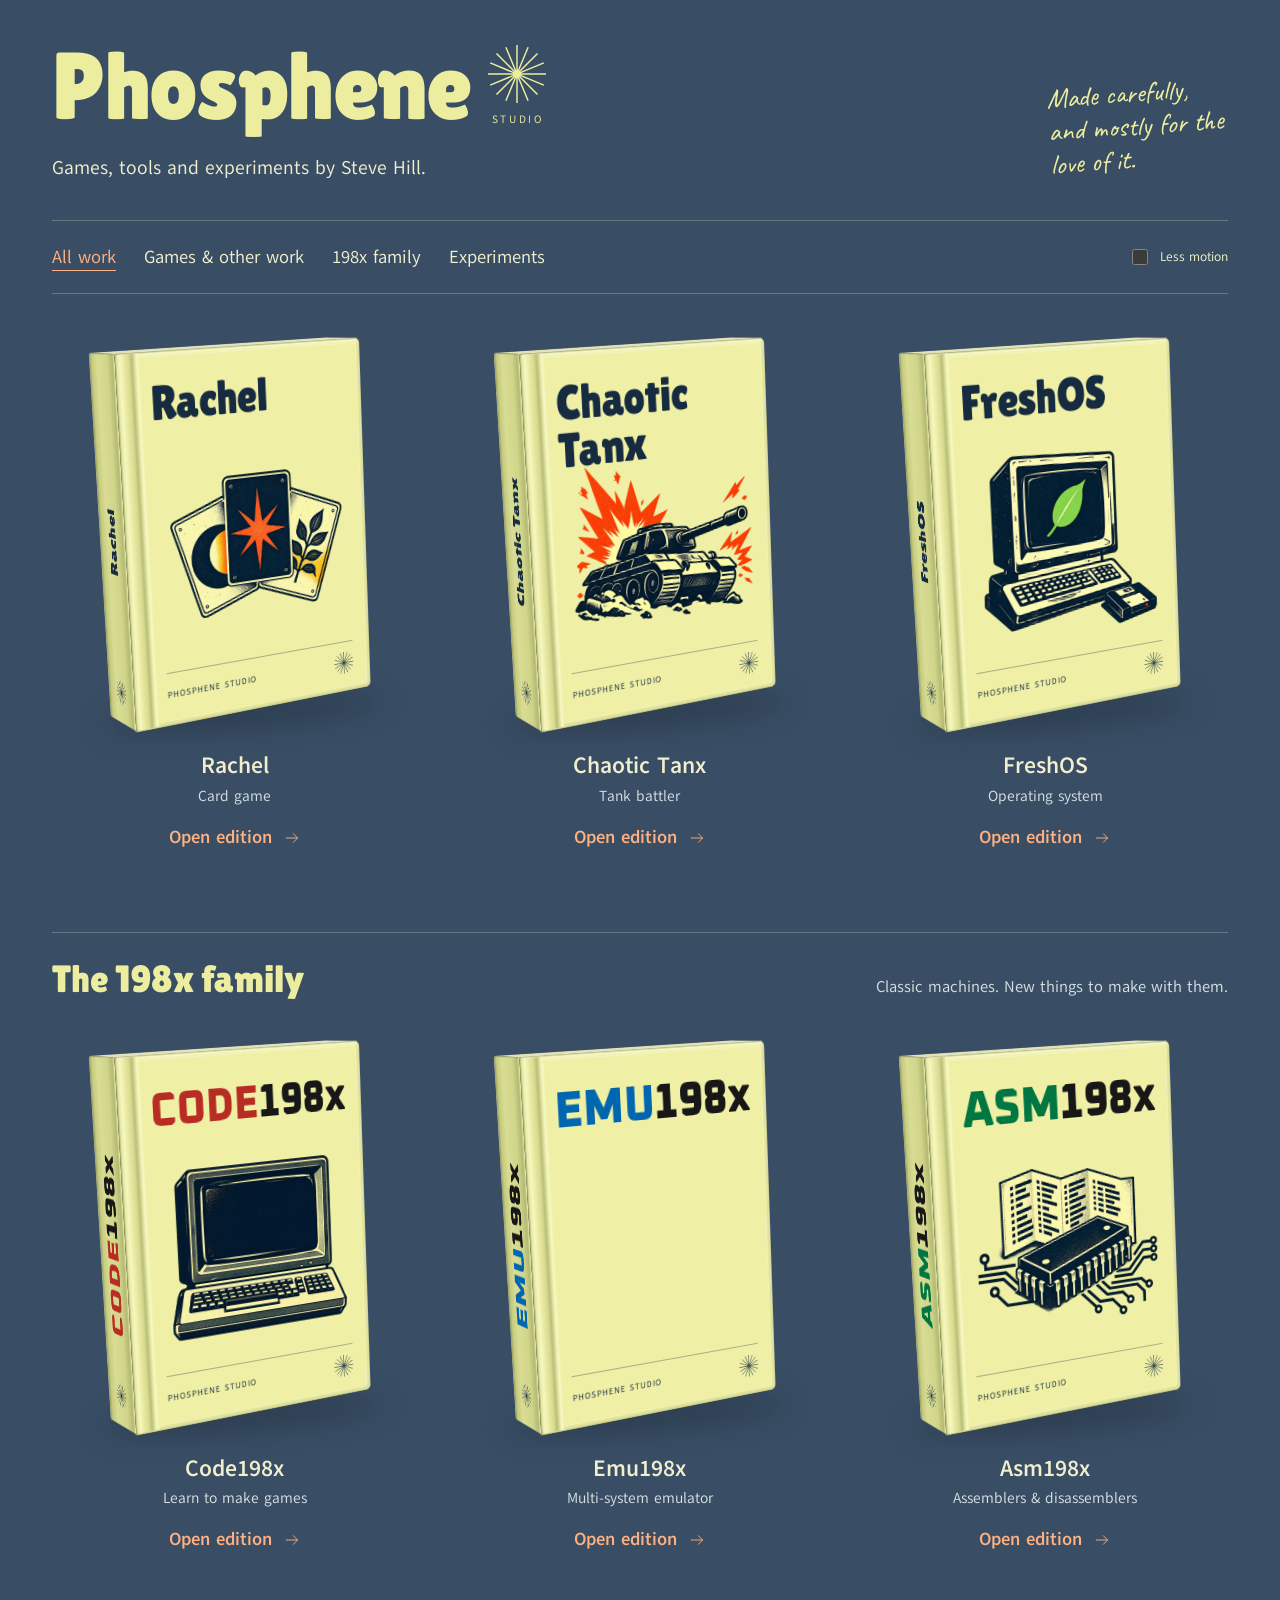
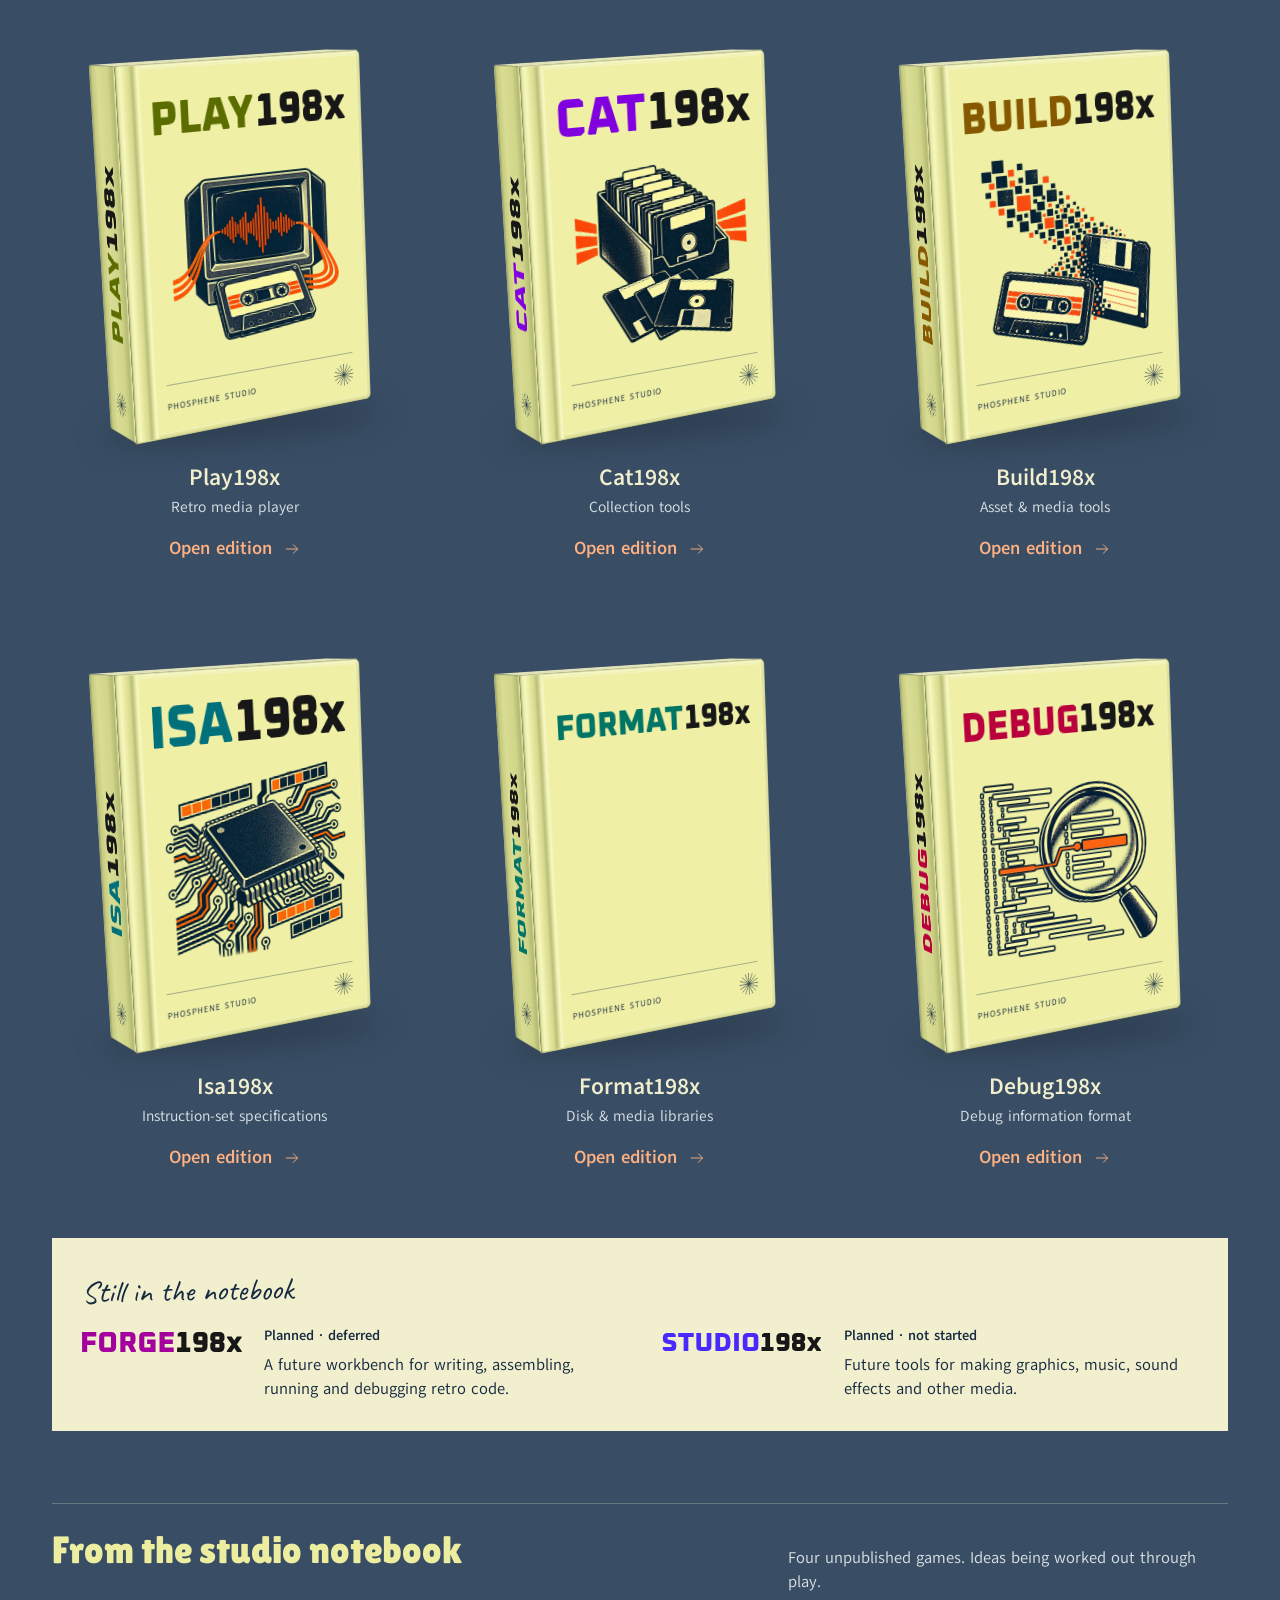
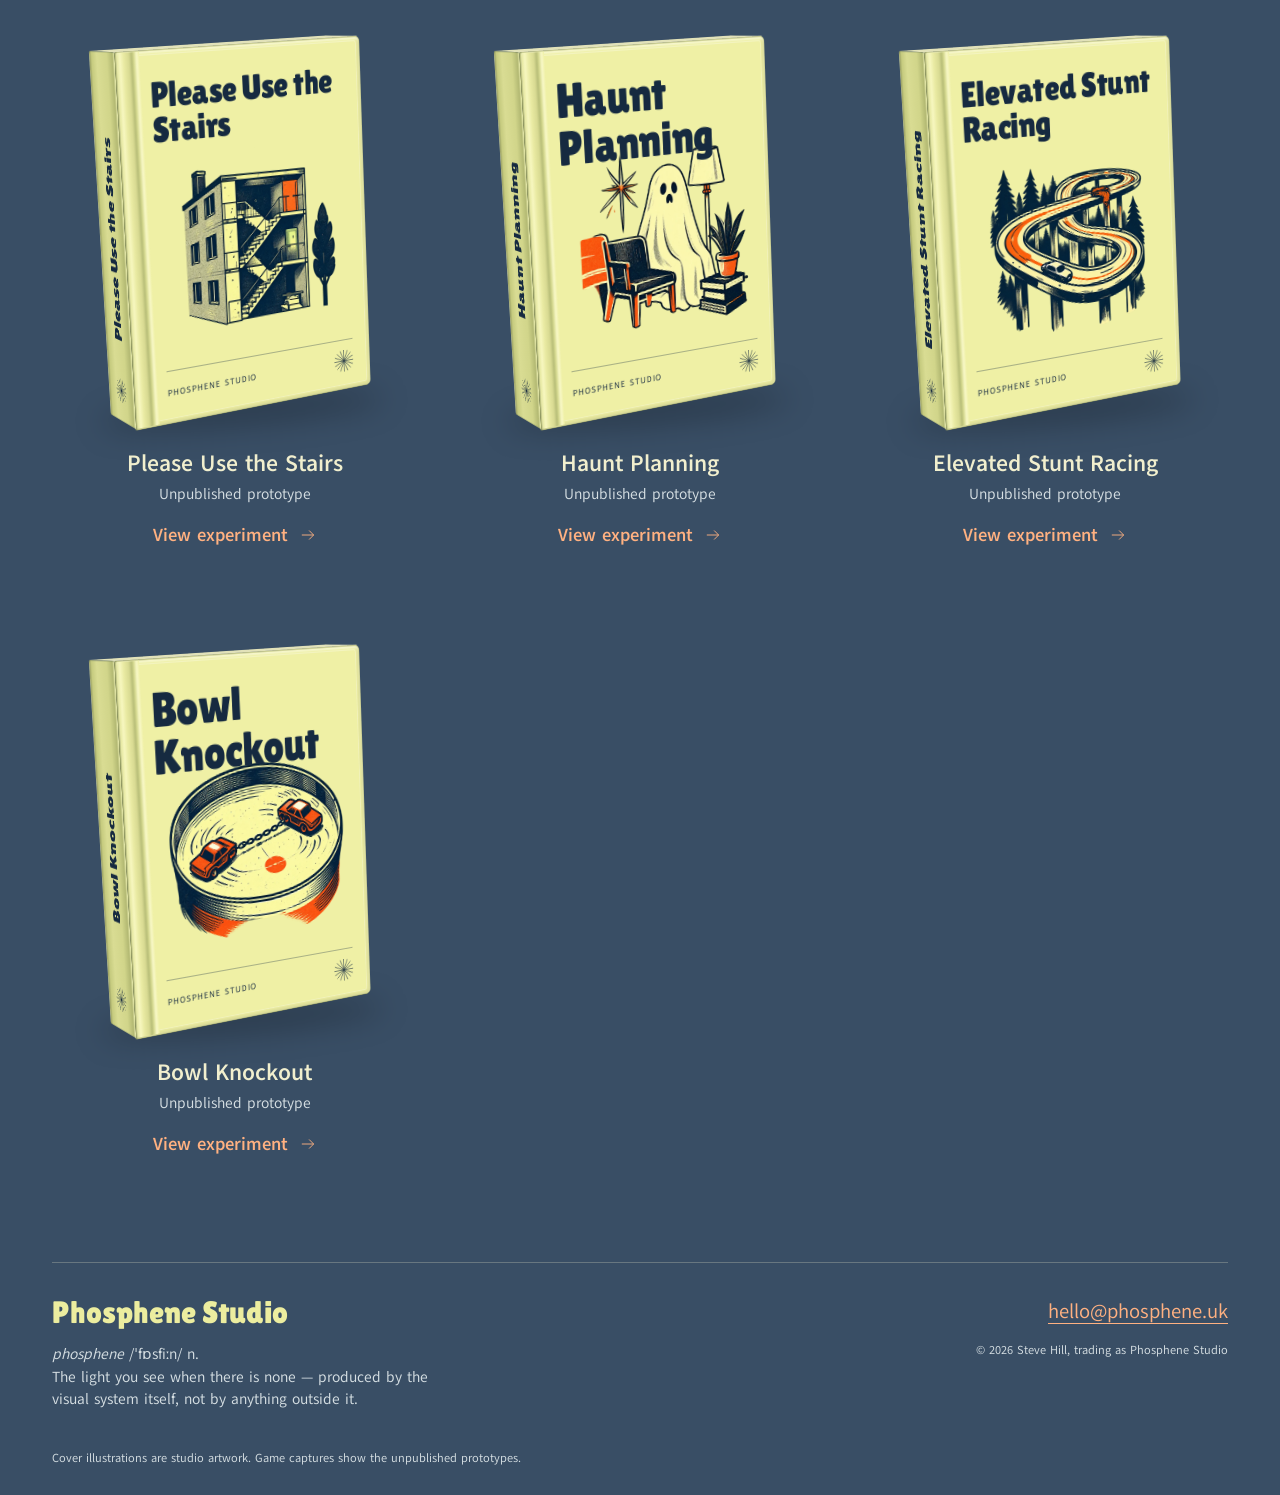
==== public/index.html @ c7d47739 "Turn the studio catalogue into interactive software editions We now show all eighteen projects in a " ====
<!doctype html>
<html lang="en-GB">
<head>
  <meta charset="utf-8">
  <meta name="viewport" content="width=device-width, initial-scale=1">
  <title>Phosphene Studio — games, tools & experiments</title>
  <meta name="description" content="Games, tools and experiments by Steve Hill. Explore the Phosphene collection: card games, classic machines, creative tools and work in progress.">
  <meta property="og:title" content="Phosphene Studio">
  <meta property="og:description" content="Games, tools and experiments. Made carefully, and mostly for the love of it.">
  <meta property="og:type" content="website">
  <meta property="og:url" content="https://phosphene.uk/">
  <meta name="theme-color" content="#394e65">
  <link rel="canonical" href="https://phosphene.uk/">
  <link rel="icon" href="assets/favicon.svg" type="image/svg+xml">
  <link rel="preload" href="assets/fonts/LilitaOne-Regular.woff2" as="font" type="font/woff2" crossorigin>
  <link rel="stylesheet" href="styles.css">
  <script src="site.js" defer></script>
</head>
<body>
  <a class="skip" href="#collection">Skip to the collection</a>
  <svg width="0" height="0" aria-hidden="true" style="position:absolute"><defs>
    <symbol id="studio-star" viewBox="0 0 32 32"><g fill="none" stroke="currentColor" stroke-width=".8"><path d="M16 0v32M0 16h32M4.686 4.686l22.628 22.628M4.686 27.314L27.314 4.686M9.877 1.218l12.246 29.564M1.218 9.877l29.564 12.246M1.218 22.123L30.782 9.877M9.877 30.782L22.123 1.218"/></g></symbol>
    <symbol id="arrow" viewBox="0 0 32 32"><path d="M5 16h21M18 8l8 8-8 8"/></symbol>
  </defs></svg>
  <div class="page">
    <header class="masthead">
      <div><div class="brand"><h1>Phosphene</h1><span class="studio-mark"><svg aria-hidden="true" viewBox="0 0 32 32"><use href="#studio-star"></use></svg><span>Studio</span></span></div><p class="intro">Games, tools and experiments by Steve Hill.</p></div>
      <p class="maker-note">Made carefully,<br>and mostly for the<br>love of it.</p>
    </header>
    <div class="collection-nav">
      <nav class="fallback-nav" aria-label="Collection"><a href="#games">Games & other work</a><a href="#family">198x family</a><a href="#experiments">Experiments</a></nav>
      <div class="filters" data-filters role="group" aria-label="Filter the collection" hidden>
        <button type="button" data-filter="all" aria-pressed="true" aria-controls="collection">All work</button>
        <button type="button" data-filter="games" aria-pressed="false" aria-controls="collection">Games & other work</button>
        <button type="button" data-filter="family" aria-pressed="false" aria-controls="collection">198x family</button>
        <button type="button" data-filter="experiments" aria-pressed="false" aria-controls="collection">Experiments</button>
      </div>
      <label class="motion-control" hidden><input type="checkbox" id="less-motion"> Less motion</label>
      <p class="visually-hidden" id="filter-status" role="status">18 projects shown. All work.</p>
    </div>
    <main id="collection" tabindex="-1">
<section class="shelf" id="games" data-shelf aria-labelledby="games-heading"><h2 class="visually-hidden" id="games-heading">Games & other work</h2><div class="editions">
      <article class="edition" id="rachel" data-project data-group="games">
        <h3 class="visually-hidden">Rachel</h3>
        <details name="editions">
          <summary>
            <span class="scene" aria-hidden="true">
              <span class="ground-shadow"></span>
              <span class="book">
                <span class="face back"></span>
                <span class="face spine"><span class="spine-title">Rachel</span><svg class="imprint-star" aria-hidden="true" viewBox="0 0 32 32"><use href="#studio-star"></use></svg></span>
                <span class="face edge"></span><span class="face top"></span><span class="face bottom"></span>
                <span class="face tray"><span class="insert"><svg class="imprint-star" aria-hidden="true" viewBox="0 0 32 32"><use href="#studio-star"></use></svg><span class="insert-title">Rachel</span><span class="insert-note">Card game</span></span></span>
                <span class="lid">
                  <span class="face front"><span class="cover-title">Rachel</span><img class="cover-art" src="assets/editions/rachel.webp" alt="" width="768" height="768" fetchpriority="high" decoding="async"><span class="cover-imprint"><span>Phosphene Studio</span><svg class="imprint-star" aria-hidden="true" viewBox="0 0 32 32"><use href="#studio-star"></use></svg></span></span>
                  <span class="face lid-inner"><span>Made carefully,<br>and mostly for<br>the love of it.</span></span>
                </span>
              </span>
            </span>
            <span class="project-title">Rachel</span>
            <span class="project-category">Card game</span>
            <span class="open-action"><span class="open-label">Open edition</span><span class="close-label">Close edition</span><svg class="arrow" aria-hidden="true" viewBox="0 0 32 32"><use href="#arrow"></use></svg></span>
          </summary>
          <div class="notebook">
            <p class="note-heading">Inside the edition</p>
            <p>A tactical card game.</p>
            <a href="https://rachel.stevehill.xyz">Explore Rachel <svg class="arrow" aria-hidden="true" viewBox="0 0 32 32"><use href="#arrow"></use></svg></a>
          </div>
        </details>
      </article>
      <article class="edition" id="chaotic-tanx" data-project data-group="games">
        <h3 class="visually-hidden">Chaotic Tanx</h3>
        <details name="editions">
          <summary>
            <span class="scene" aria-hidden="true">
              <span class="ground-shadow"></span>
              <span class="book">
                <span class="face back"></span>
                <span class="face spine"><span class="spine-title">Chaotic Tanx</span><svg class="imprint-star" aria-hidden="true" viewBox="0 0 32 32"><use href="#studio-star"></use></svg></span>
                <span class="face edge"></span><span class="face top"></span><span class="face bottom"></span>
                <span class="face tray"><span class="insert"><svg class="imprint-star" aria-hidden="true" viewBox="0 0 32 32"><use href="#studio-star"></use></svg><span class="insert-title">Chaotic Tanx</span><span class="insert-note">Tank battler</span></span></span>
                <span class="lid">
                  <span class="face front"><span class="cover-title">Chaotic Tanx</span><img class="cover-art" src="assets/editions/chaotic-tanx.webp" alt="" width="768" height="768" loading="lazy" decoding="async"><span class="cover-imprint"><span>Phosphene Studio</span><svg class="imprint-star" aria-hidden="true" viewBox="0 0 32 32"><use href="#studio-star"></use></svg></span></span>
                  <span class="face lid-inner"><span>Made carefully,<br>and mostly for<br>the love of it.</span></span>
                </span>
              </span>
            </span>
            <span class="project-title">Chaotic Tanx</span>
            <span class="project-category">Tank battler</span>
            <span class="open-action"><span class="open-label">Open edition</span><span class="close-label">Close edition</span><svg class="arrow" aria-hidden="true" viewBox="0 0 32 32"><use href="#arrow"></use></svg></span>
          </summary>
          <div class="notebook">
            <p class="note-heading">Inside the edition</p>
            <p>An artillery tank battler.</p>
            <a href="https://chaotictanx.stevehill.xyz">Explore Chaotic Tanx <svg class="arrow" aria-hidden="true" viewBox="0 0 32 32"><use href="#arrow"></use></svg></a>
          </div>
        </details>
      </article>
      <article class="edition" id="freshos" data-project data-group="games">
        <h3 class="visually-hidden">FreshOS</h3>
        <details name="editions">
          <summary>
            <span class="scene" aria-hidden="true">
              <span class="ground-shadow"></span>
              <span class="book">
                <span class="face back"></span>
                <span class="face spine"><span class="spine-title">FreshOS</span><svg class="imprint-star" aria-hidden="true" viewBox="0 0 32 32"><use href="#studio-star"></use></svg></span>
                <span class="face edge"></span><span class="face top"></span><span class="face bottom"></span>
                <span class="face tray"><span class="insert"><svg class="imprint-star" aria-hidden="true" viewBox="0 0 32 32"><use href="#studio-star"></use></svg><span class="insert-title">FreshOS</span><span class="insert-note">Operating system</span></span></span>
                <span class="lid">
                  <span class="face front"><span class="cover-title">FreshOS</span><img class="cover-art" src="assets/editions/freshos.webp" alt="" width="768" height="768" loading="lazy" decoding="async"><span class="cover-imprint"><span>Phosphene Studio</span><svg class="imprint-star" aria-hidden="true" viewBox="0 0 32 32"><use href="#studio-star"></use></svg></span></span>
                  <span class="face lid-inner"><span>Made carefully,<br>and mostly for<br>the love of it.</span></span>
                </span>
              </span>
            </span>
            <span class="project-title">FreshOS</span>
            <span class="project-category">Operating system</span>
            <span class="open-action"><span class="open-label">Open edition</span><span class="close-label">Close edition</span><svg class="arrow" aria-hidden="true" viewBox="0 0 32 32"><use href="#arrow"></use></svg></span>
          </summary>
          <div class="notebook">
            <p class="note-heading">Inside the edition</p>
            <p>An experimental microkernel operating system, built in Rust.</p>
            <a href="https://github.com/fresh-os/freshos">FreshOS on GitHub <svg class="arrow" aria-hidden="true" viewBox="0 0 32 32"><use href="#arrow"></use></svg></a>
          </div>
        </details>
      </article>
</div></section>
<section class="shelf" id="family" data-shelf aria-labelledby="family-heading"><div class="shelf-heading"><h2 id="family-heading">The 198x family</h2><p>Classic machines. New things to make with them.</p></div><div class="editions">
      <article class="edition" id="code198x" data-project data-group="family">
        <h3 class="visually-hidden">Code Like It&#x27;s 198x</h3>
        <details name="editions">
          <summary>
            <span class="scene" aria-hidden="true">
              <span class="ground-shadow"></span>
              <span class="book">
                <span class="face back"></span>
                <span class="face spine"><img class="spine-logo" src="assets/wordmarks/code198x.svg" alt="" width="175" height="25"><svg class="imprint-star" aria-hidden="true" viewBox="0 0 32 32"><use href="#studio-star"></use></svg></span>
                <span class="face edge"></span><span class="face top"></span><span class="face bottom"></span>
                <span class="face tray"><span class="insert"><svg class="imprint-star" aria-hidden="true" viewBox="0 0 32 32"><use href="#studio-star"></use></svg><img class="insert-logo" src="assets/wordmarks/code198x.svg" alt="" width="180" height="42"><span class="insert-note">Learn to make games</span></span></span>
                <span class="lid">
                  <span class="face front"><img class="cover-logo" src="assets/wordmarks/code198x.svg" alt="" width="240" height="48"><img class="cover-art" src="assets/editions/code198x.webp" alt="" width="768" height="768" loading="lazy" decoding="async"><span class="cover-imprint"><span>Phosphene Studio</span><svg class="imprint-star" aria-hidden="true" viewBox="0 0 32 32"><use href="#studio-star"></use></svg></span></span>
                  <span class="face lid-inner"><span>Made carefully,<br>and mostly for<br>the love of it.</span></span>
                </span>
              </span>
            </span>
            <span class="project-title">Code198x</span>
            <span class="project-category">Learn to make games</span>
            <span class="open-action"><span class="open-label">Open edition</span><span class="close-label">Close edition</span><svg class="arrow" aria-hidden="true" viewBox="0 0 32 32"><use href="#arrow"></use></svg></span>
          </summary>
          <div class="notebook">
            <p class="note-heading">Inside the edition</p>
            <p>Learn to write games for classic machines, lesson by lesson.</p>
            <a href="https://code198x.com">Explore Code198x <svg class="arrow" aria-hidden="true" viewBox="0 0 32 32"><use href="#arrow"></use></svg></a>
          </div>
        </details>
      </article>
      <article class="edition" id="emu198x" data-project data-group="family">
        <h3 class="visually-hidden">Emu198x</h3>
        <details name="editions">
          <summary>
            <span class="scene" aria-hidden="true">
              <span class="ground-shadow"></span>
              <span class="book">
                <span class="face back"></span>
                <span class="face spine"><img class="spine-logo" src="assets/wordmarks/emu198x.svg" alt="" width="175" height="25"><svg class="imprint-star" aria-hidden="true" viewBox="0 0 32 32"><use href="#studio-star"></use></svg></span>
                <span class="face edge"></span><span class="face top"></span><span class="face bottom"></span>
                <span class="face tray"><span class="insert"><svg class="imprint-star" aria-hidden="true" viewBox="0 0 32 32"><use href="#studio-star"></use></svg><img class="insert-logo" src="assets/wordmarks/emu198x.svg" alt="" width="180" height="42"><span class="insert-note">Multi-system emulator</span></span></span>
                <span class="lid">
                  <span class="face front"><img class="cover-logo" src="assets/wordmarks/emu198x.svg" alt="" width="240" height="48"><img class="cover-art" src="assets/editions/emu198x.webp" alt="" width="768" height="768" loading="lazy" decoding="async"><span class="cover-imprint"><span>Phosphene Studio</span><svg class="imprint-star" aria-hidden="true" viewBox="0 0 32 32"><use href="#studio-star"></use></svg></span></span>
                  <span class="face lid-inner"><span>Made carefully,<br>and mostly for<br>the love of it.</span></span>
                </span>
              </span>
            </span>
            <span class="project-title">Emu198x</span>
            <span class="project-category">Multi-system emulator</span>
            <span class="open-action"><span class="open-label">Open edition</span><span class="close-label">Close edition</span><svg class="arrow" aria-hidden="true" viewBox="0 0 32 32"><use href="#arrow"></use></svg></span>
          </summary>
          <div class="notebook">
            <p class="note-heading">Inside the edition</p>
            <p>Explore classic computers and consoles through emulation.</p>
            <a href="https://emu198x.github.io">Explore Emu198x <svg class="arrow" aria-hidden="true" viewBox="0 0 32 32"><use href="#arrow"></use></svg></a>
          </div>
        </details>
      </article>
      <article class="edition" id="asm198x" data-project data-group="family">
        <h3 class="visually-hidden">Asm198x</h3>
        <details name="editions">
          <summary>
            <span class="scene" aria-hidden="true">
              <span class="ground-shadow"></span>
              <span class="book">
                <span class="face back"></span>
                <span class="face spine"><img class="spine-logo" src="assets/wordmarks/asm198x.svg" alt="" width="175" height="25"><svg class="imprint-star" aria-hidden="true" viewBox="0 0 32 32"><use href="#studio-star"></use></svg></span>
                <span class="face edge"></span><span class="face top"></span><span class="face bottom"></span>
                <span class="face tray"><span class="insert"><svg class="imprint-star" aria-hidden="true" viewBox="0 0 32 32"><use href="#studio-star"></use></svg><img class="insert-logo" src="assets/wordmarks/asm198x.svg" alt="" width="180" height="42"><span class="insert-note">Assemblers &amp; disassemblers</span></span></span>
                <span class="lid">
                  <span class="face front"><img class="cover-logo" src="assets/wordmarks/asm198x.svg" alt="" width="240" height="48"><img class="cover-art" src="assets/editions/asm198x.webp" alt="" width="768" height="768" loading="lazy" decoding="async"><span class="cover-imprint"><span>Phosphene Studio</span><svg class="imprint-star" aria-hidden="true" viewBox="0 0 32 32"><use href="#studio-star"></use></svg></span></span>
                  <span class="face lid-inner"><span>Made carefully,<br>and mostly for<br>the love of it.</span></span>
                </span>
              </span>
            </span>
            <span class="project-title">Asm198x</span>
            <span class="project-category">Assemblers &amp; disassemblers</span>
            <span class="open-action"><span class="open-label">Open edition</span><span class="close-label">Close edition</span><svg class="arrow" aria-hidden="true" viewBox="0 0 32 32"><use href="#arrow"></use></svg></span>
          </summary>
          <div class="notebook">
            <p class="note-heading">Inside the edition</p>
            <p>Build programs for retro CPUs with source-compatible assemblers and disassemblers.</p>
            <a href="https://asm198x.github.io">Explore Asm198x <svg class="arrow" aria-hidden="true" viewBox="0 0 32 32"><use href="#arrow"></use></svg></a>
          </div>
        </details>
      </article>
      <article class="edition" id="play198x" data-project data-group="family">
        <h3 class="visually-hidden">Play198x</h3>
        <details name="editions">
          <summary>
            <span class="scene" aria-hidden="true">
              <span class="ground-shadow"></span>
              <span class="book">
                <span class="face back"></span>
                <span class="face spine"><img class="spine-logo" src="assets/wordmarks/play198x.svg" alt="" width="175" height="25"><svg class="imprint-star" aria-hidden="true" viewBox="0 0 32 32"><use href="#studio-star"></use></svg></span>
                <span class="face edge"></span><span class="face top"></span><span class="face bottom"></span>
                <span class="face tray"><span class="insert"><svg class="imprint-star" aria-hidden="true" viewBox="0 0 32 32"><use href="#studio-star"></use></svg><img class="insert-logo" src="assets/wordmarks/play198x.svg" alt="" width="180" height="42"><span class="insert-note">Retro media player</span></span></span>
                <span class="lid">
                  <span class="face front"><img class="cover-logo" src="assets/wordmarks/play198x.svg" alt="" width="240" height="48"><img class="cover-art" src="assets/editions/play198x.webp" alt="" width="768" height="768" loading="lazy" decoding="async"><span class="cover-imprint"><span>Phosphene Studio</span><svg class="imprint-star" aria-hidden="true" viewBox="0 0 32 32"><use href="#studio-star"></use></svg></span></span>
                  <span class="face lid-inner"><span>Made carefully,<br>and mostly for<br>the love of it.</span></span>
                </span>
              </span>
            </span>
            <span class="project-title">Play198x</span>
            <span class="project-category">Retro media player</span>
            <span class="open-action"><span class="open-label">Open edition</span><span class="close-label">Close edition</span><svg class="arrow" aria-hidden="true" viewBox="0 0 32 32"><use href="#arrow"></use></svg></span>
          </summary>
          <div class="notebook">
            <p class="note-heading">Inside the edition</p>
            <p>Open vintage images and music in your browser, using your own files.</p>
            <a href="https://play198x.github.io">Explore Play198x <svg class="arrow" aria-hidden="true" viewBox="0 0 32 32"><use href="#arrow"></use></svg></a>
          </div>
        </details>
      </article>
      <article class="edition" id="cat198x" data-project data-group="family">
        <h3 class="visually-hidden">Cat198x</h3>
        <details name="editions">
          <summary>
            <span class="scene" aria-hidden="true">
              <span class="ground-shadow"></span>
              <span class="book">
                <span class="face back"></span>
                <span class="face spine"><img class="spine-logo" src="assets/wordmarks/cat198x.svg" alt="" width="175" height="25"><svg class="imprint-star" aria-hidden="true" viewBox="0 0 32 32"><use href="#studio-star"></use></svg></span>
                <span class="face edge"></span><span class="face top"></span><span class="face bottom"></span>
                <span class="face tray"><span class="insert"><svg class="imprint-star" aria-hidden="true" viewBox="0 0 32 32"><use href="#studio-star"></use></svg><img class="insert-logo" src="assets/wordmarks/cat198x.svg" alt="" width="180" height="42"><span class="insert-note">Collection tools</span></span></span>
                <span class="lid">
                  <span class="face front"><img class="cover-logo" src="assets/wordmarks/cat198x.svg" alt="" width="240" height="48"><img class="cover-art" src="assets/editions/cat198x.webp" alt="" width="768" height="768" loading="lazy" decoding="async"><span class="cover-imprint"><span>Phosphene Studio</span><svg class="imprint-star" aria-hidden="true" viewBox="0 0 32 32"><use href="#studio-star"></use></svg></span></span>
                  <span class="face lid-inner"><span>Made carefully,<br>and mostly for<br>the love of it.</span></span>
                </span>
              </span>
            </span>
            <span class="project-title">Cat198x</span>
            <span class="project-category">Collection tools</span>
            <span class="open-action"><span class="open-label">Open edition</span><span class="close-label">Close edition</span><svg class="arrow" aria-hidden="true" viewBox="0 0 32 32"><use href="#arrow"></use></svg></span>
          </summary>
          <div class="notebook">
            <p class="note-heading">Inside the edition</p>
            <p>Catalogue, verify and organise retro software and media collections.</p>
            <a href="https://cat198x.github.io">Explore Cat198x <svg class="arrow" aria-hidden="true" viewBox="0 0 32 32"><use href="#arrow"></use></svg></a>
          </div>
        </details>
      </article>
      <article class="edition" id="build198x" data-project data-group="family">
        <h3 class="visually-hidden">Build198x</h3>
        <details name="editions">
          <summary>
            <span class="scene" aria-hidden="true">
              <span class="ground-shadow"></span>
              <span class="book">
                <span class="face back"></span>
                <span class="face spine"><img class="spine-logo" src="assets/wordmarks/build198x.svg" alt="" width="175" height="25"><svg class="imprint-star" aria-hidden="true" viewBox="0 0 32 32"><use href="#studio-star"></use></svg></span>
                <span class="face edge"></span><span class="face top"></span><span class="face bottom"></span>
                <span class="face tray"><span class="insert"><svg class="imprint-star" aria-hidden="true" viewBox="0 0 32 32"><use href="#studio-star"></use></svg><img class="insert-logo" src="assets/wordmarks/build198x.svg" alt="" width="180" height="42"><span class="insert-note">Asset &amp; media tools</span></span></span>
                <span class="lid">
                  <span class="face front"><img class="cover-logo" src="assets/wordmarks/build198x.svg" alt="" width="240" height="48"><img class="cover-art" src="assets/editions/build198x.webp" alt="" width="768" height="768" loading="lazy" decoding="async"><span class="cover-imprint"><span>Phosphene Studio</span><svg class="imprint-star" aria-hidden="true" viewBox="0 0 32 32"><use href="#studio-star"></use></svg></span></span>
                  <span class="face lid-inner"><span>Made carefully,<br>and mostly for<br>the love of it.</span></span>
                </span>
              </span>
            </span>
            <span class="project-title">Build198x</span>
            <span class="project-category">Asset &amp; media tools</span>
            <span class="open-action"><span class="open-label">Open edition</span><span class="close-label">Close edition</span><svg class="arrow" aria-hidden="true" viewBox="0 0 32 32"><use href="#arrow"></use></svg></span>
          </summary>
          <div class="notebook">
            <p class="note-heading">Inside the edition</p>
            <p>Convert graphics, pack assets and prepare media for classic machines.</p>
            <a href="https://build198x.github.io">Explore Build198x <svg class="arrow" aria-hidden="true" viewBox="0 0 32 32"><use href="#arrow"></use></svg></a>
          </div>
        </details>
      </article>
      <article class="edition" id="isa198x" data-project data-group="family">
        <h3 class="visually-hidden">Isa198x</h3>
        <details name="editions">
          <summary>
            <span class="scene" aria-hidden="true">
              <span class="ground-shadow"></span>
              <span class="book">
                <span class="face back"></span>
                <span class="face spine"><img class="spine-logo" src="assets/wordmarks/isa198x.svg" alt="" width="175" height="25"><svg class="imprint-star" aria-hidden="true" viewBox="0 0 32 32"><use href="#studio-star"></use></svg></span>
                <span class="face edge"></span><span class="face top"></span><span class="face bottom"></span>
                <span class="face tray"><span class="insert"><svg class="imprint-star" aria-hidden="true" viewBox="0 0 32 32"><use href="#studio-star"></use></svg><img class="insert-logo" src="assets/wordmarks/isa198x.svg" alt="" width="180" height="42"><span class="insert-note">Instruction-set specifications</span></span></span>
                <span class="lid">
                  <span class="face front"><img class="cover-logo" src="assets/wordmarks/isa198x.svg" alt="" width="240" height="48"><img class="cover-art" src="assets/editions/isa198x.webp" alt="" width="768" height="768" loading="lazy" decoding="async"><span class="cover-imprint"><span>Phosphene Studio</span><svg class="imprint-star" aria-hidden="true" viewBox="0 0 32 32"><use href="#studio-star"></use></svg></span></span>
                  <span class="face lid-inner"><span>Made carefully,<br>and mostly for<br>the love of it.</span></span>
                </span>
              </span>
            </span>
            <span class="project-title">Isa198x</span>
            <span class="project-category">Instruction-set specifications</span>
            <span class="open-action"><span class="open-label">Open edition</span><span class="close-label">Close edition</span><svg class="arrow" aria-hidden="true" viewBox="0 0 32 32"><use href="#arrow"></use></svg></span>
          </summary>
          <div class="notebook">
            <p class="note-heading">Inside the edition</p>
            <p>Executable CPU instruction-set specifications and the disassemblers built on them.</p>
            <a href="https://github.com/isa198x">Isa198x on GitHub <svg class="arrow" aria-hidden="true" viewBox="0 0 32 32"><use href="#arrow"></use></svg></a>
          </div>
        </details>
      </article>
      <article class="edition" id="format198x" data-project data-group="family">
        <h3 class="visually-hidden">Format198x</h3>
        <details name="editions">
          <summary>
            <span class="scene" aria-hidden="true">
              <span class="ground-shadow"></span>
              <span class="book">
                <span class="face back"></span>
                <span class="face spine"><img class="spine-logo" src="assets/wordmarks/format198x.svg" alt="" width="175" height="25"><svg class="imprint-star" aria-hidden="true" viewBox="0 0 32 32"><use href="#studio-star"></use></svg></span>
                <span class="face edge"></span><span class="face top"></span><span class="face bottom"></span>
                <span class="face tray"><span class="insert"><svg class="imprint-star" aria-hidden="true" viewBox="0 0 32 32"><use href="#studio-star"></use></svg><img class="insert-logo" src="assets/wordmarks/format198x.svg" alt="" width="180" height="42"><span class="insert-note">Disk &amp; media libraries</span></span></span>
                <span class="lid">
                  <span class="face front"><img class="cover-logo" src="assets/wordmarks/format198x.svg" alt="" width="240" height="48"><img class="cover-art" src="assets/editions/format198x.webp" alt="" width="768" height="768" loading="lazy" decoding="async"><span class="cover-imprint"><span>Phosphene Studio</span><svg class="imprint-star" aria-hidden="true" viewBox="0 0 32 32"><use href="#studio-star"></use></svg></span></span>
                  <span class="face lid-inner"><span>Made carefully,<br>and mostly for<br>the love of it.</span></span>
                </span>
              </span>
            </span>
            <span class="project-title">Format198x</span>
            <span class="project-category">Disk &amp; media libraries</span>
            <span class="open-action"><span class="open-label">Open edition</span><span class="close-label">Close edition</span><svg class="arrow" aria-hidden="true" viewBox="0 0 32 32"><use href="#arrow"></use></svg></span>
          </summary>
          <div class="notebook">
            <p class="note-heading">Inside the edition</p>
            <p>Reusable libraries for reading and writing retro disk and media formats.</p>
            <a href="https://format198x.github.io">Explore Format198x <svg class="arrow" aria-hidden="true" viewBox="0 0 32 32"><use href="#arrow"></use></svg></a>
          </div>
        </details>
      </article>
      <article class="edition" id="debug198x" data-project data-group="family">
        <h3 class="visually-hidden">Debug198x</h3>
        <details name="editions">
          <summary>
            <span class="scene" aria-hidden="true">
              <span class="ground-shadow"></span>
              <span class="book">
                <span class="face back"></span>
                <span class="face spine"><img class="spine-logo" src="assets/wordmarks/debug198x.svg" alt="" width="175" height="25"><svg class="imprint-star" aria-hidden="true" viewBox="0 0 32 32"><use href="#studio-star"></use></svg></span>
                <span class="face edge"></span><span class="face top"></span><span class="face bottom"></span>
                <span class="face tray"><span class="insert"><svg class="imprint-star" aria-hidden="true" viewBox="0 0 32 32"><use href="#studio-star"></use></svg><img class="insert-logo" src="assets/wordmarks/debug198x.svg" alt="" width="180" height="42"><span class="insert-note">Debug information format</span></span></span>
                <span class="lid">
                  <span class="face front"><img class="cover-logo" src="assets/wordmarks/debug198x.svg" alt="" width="240" height="48"><img class="cover-art" src="assets/editions/debug198x.webp" alt="" width="768" height="768" loading="lazy" decoding="async"><span class="cover-imprint"><span>Phosphene Studio</span><svg class="imprint-star" aria-hidden="true" viewBox="0 0 32 32"><use href="#studio-star"></use></svg></span></span>
                  <span class="face lid-inner"><span>Made carefully,<br>and mostly for<br>the love of it.</span></span>
                </span>
              </span>
            </span>
            <span class="project-title">Debug198x</span>
            <span class="project-category">Debug information format</span>
            <span class="open-action"><span class="open-label">Open edition</span><span class="close-label">Close edition</span><svg class="arrow" aria-hidden="true" viewBox="0 0 32 32"><use href="#arrow"></use></svg></span>
          </summary>
          <div class="notebook">
            <p class="note-heading">Inside the edition</p>
            <p>Connect assembled code with source lines, symbols and addresses through a shared format.</p>
            <a href="https://debug198x.github.io">Explore Debug198x <svg class="arrow" aria-hidden="true" viewBox="0 0 32 32"><use href="#arrow"></use></svg></a>
          </div>
        </details>
      </article>
</div><aside class="planned" aria-labelledby="planned-heading"><h3 id="planned-heading">Still in the notebook</h3><div class="planned-list"><article class="planned-entry" id="forge198x" data-project data-group="family"><h4><img src="assets/wordmarks/forge198x.svg" alt="Forge198x" width="160" height="24" loading="lazy"></h4><p><span class="status">Planned · deferred</span>A future workbench for writing, assembling, running and debugging retro code.</p></article><article class="planned-entry" id="studio198x" data-project data-group="family"><h4><img src="assets/wordmarks/studio198x.svg" alt="Studio198x" width="160" height="24" loading="lazy"></h4><p><span class="status">Planned · not started</span>Future tools for making graphics, music, sound effects and other media.</p></article></div></aside></section>
<section class="shelf" id="experiments" data-shelf aria-labelledby="experiments-heading"><div class="shelf-heading"><h2 id="experiments-heading">From the studio notebook</h2><p>Four unpublished games. Ideas being worked out through play.</p></div><div class="editions">
      <article class="edition long" id="please-use-the-stairs" data-project data-group="experiments">
        <h3 class="visually-hidden">Please Use the Stairs</h3>
        <details name="editions">
          <summary>
            <span class="scene" aria-hidden="true">
              <span class="ground-shadow"></span>
              <span class="book">
                <span class="face back"></span>
                <span class="face spine"><span class="spine-title">Please Use the Stairs</span><svg class="imprint-star" aria-hidden="true" viewBox="0 0 32 32"><use href="#studio-star"></use></svg></span>
                <span class="face edge"></span><span class="face top"></span><span class="face bottom"></span>
                <span class="face tray"><span class="insert"><svg class="imprint-star" aria-hidden="true" viewBox="0 0 32 32"><use href="#studio-star"></use></svg><span class="insert-title">Please Use the Stairs</span><span class="insert-note">Unpublished prototype</span></span></span>
                <span class="lid">
                  <span class="face front"><span class="cover-title long-title">Please Use the Stairs</span><img class="cover-art" src="assets/editions/please-use-the-stairs.webp" alt="" width="768" height="768" loading="lazy" decoding="async"><span class="cover-imprint"><span>Phosphene Studio</span><svg class="imprint-star" aria-hidden="true" viewBox="0 0 32 32"><use href="#studio-star"></use></svg></span></span>
                  <span class="face lid-inner"><span>Made carefully,<br>and mostly for<br>the love of it.</span></span>
                </span>
              </span>
            </span>
            <span class="project-title">Please Use the Stairs</span>
            <span class="project-category">Unpublished prototype</span>
            <span class="open-action"><span class="open-label">View experiment</span><span class="close-label">Close edition</span><svg class="arrow" aria-hidden="true" viewBox="0 0 32 32"><use href="#arrow"></use></svg></span>
          </summary>
          <div class="notebook">
            <p class="note-heading">From the studio notebook</p>
            <p>Guide six people down three floors while sharing power between two stair sections.</p>
            <figure><a href="assets/captures/please-use-the-stairs.webp" aria-label="View full-size Please Use the Stairs prototype capture"><img class="capture" src="assets/captures/please-use-the-stairs.webp" alt="Please Use the Stairs: an in-development game capture" width="3456" height="1956" loading="lazy" decoding="async"></a><figcaption>From the unpublished prototype. <a href="assets/captures/please-use-the-stairs.webp">View full-size capture <svg class="arrow" aria-hidden="true" viewBox="0 0 32 32"><use href="#arrow"></use></svg></a></figcaption></figure>
          </div>
        </details>
      </article>
      <article class="edition" id="haunt-planning" data-project data-group="experiments">
        <h3 class="visually-hidden">Haunt Planning</h3>
        <details name="editions">
          <summary>
            <span class="scene" aria-hidden="true">
              <span class="ground-shadow"></span>
              <span class="book">
                <span class="face back"></span>
                <span class="face spine"><span class="spine-title">Haunt Planning</span><svg class="imprint-star" aria-hidden="true" viewBox="0 0 32 32"><use href="#studio-star"></use></svg></span>
                <span class="face edge"></span><span class="face top"></span><span class="face bottom"></span>
                <span class="face tray"><span class="insert"><svg class="imprint-star" aria-hidden="true" viewBox="0 0 32 32"><use href="#studio-star"></use></svg><span class="insert-title">Haunt Planning</span><span class="insert-note">Unpublished prototype</span></span></span>
                <span class="lid">
                  <span class="face front"><span class="cover-title">Haunt Planning</span><img class="cover-art" src="assets/editions/haunt-planning.webp" alt="" width="768" height="768" loading="lazy" decoding="async"><span class="cover-imprint"><span>Phosphene Studio</span><svg class="imprint-star" aria-hidden="true" viewBox="0 0 32 32"><use href="#studio-star"></use></svg></span></span>
                  <span class="face lid-inner"><span>Made carefully,<br>and mostly for<br>the love of it.</span></span>
                </span>
              </span>
            </span>
            <span class="project-title">Haunt Planning</span>
            <span class="project-category">Unpublished prototype</span>
            <span class="open-action"><span class="open-label">View experiment</span><span class="close-label">Close edition</span><svg class="arrow" aria-hidden="true" viewBox="0 0 32 32"><use href="#arrow"></use></svg></span>
          </summary>
          <div class="notebook">
            <p class="note-heading">From the studio notebook</p>
            <p>Possess household objects and adapt your scares to different visitors.</p>
            <figure><a href="assets/captures/haunt-planning.webp" aria-label="View full-size Haunt Planning prototype capture"><img class="capture" src="assets/captures/haunt-planning.webp" alt="Haunt Planning: an in-development game capture" width="1440" height="900" loading="lazy" decoding="async"></a><figcaption>From the unpublished prototype. <a href="assets/captures/haunt-planning.webp">View full-size capture <svg class="arrow" aria-hidden="true" viewBox="0 0 32 32"><use href="#arrow"></use></svg></a></figcaption></figure>
          </div>
        </details>
      </article>
      <article class="edition long" id="elevated-stunt-racing" data-project data-group="experiments">
        <h3 class="visually-hidden">Elevated Stunt Racing</h3>
        <details name="editions">
          <summary>
            <span class="scene" aria-hidden="true">
              <span class="ground-shadow"></span>
              <span class="book">
                <span class="face back"></span>
                <span class="face spine"><span class="spine-title">Elevated Stunt Racing</span><svg class="imprint-star" aria-hidden="true" viewBox="0 0 32 32"><use href="#studio-star"></use></svg></span>
                <span class="face edge"></span><span class="face top"></span><span class="face bottom"></span>
                <span class="face tray"><span class="insert"><svg class="imprint-star" aria-hidden="true" viewBox="0 0 32 32"><use href="#studio-star"></use></svg><span class="insert-title">Elevated Stunt Racing</span><span class="insert-note">Unpublished prototype</span></span></span>
                <span class="lid">
                  <span class="face front"><span class="cover-title long-title">Elevated Stunt Racing</span><img class="cover-art" src="assets/editions/elevated-stunt-racing.webp" alt="" width="768" height="768" loading="lazy" decoding="async"><span class="cover-imprint"><span>Phosphene Studio</span><svg class="imprint-star" aria-hidden="true" viewBox="0 0 32 32"><use href="#studio-star"></use></svg></span></span>
                  <span class="face lid-inner"><span>Made carefully,<br>and mostly for<br>the love of it.</span></span>
                </span>
              </span>
            </span>
            <span class="project-title">Elevated Stunt Racing</span>
            <span class="project-category">Unpublished prototype</span>
            <span class="open-action"><span class="open-label">View experiment</span><span class="close-label">Close edition</span><svg class="arrow" aria-hidden="true" viewBox="0 0 32 32"><use href="#arrow"></use></svg></span>
          </summary>
          <div class="notebook">
            <p class="note-heading">From the studio notebook</p>
            <p>Drive exposed elevated tracks with boost and risky landings.</p>
            <figure><a href="assets/captures/elevated-stunt-racing.webp" aria-label="View full-size Elevated Stunt Racing prototype capture"><img class="capture" src="assets/captures/elevated-stunt-racing.webp" alt="Elevated Stunt Racing: an in-development game capture" width="1280" height="720" loading="lazy" decoding="async"></a><figcaption>From the unpublished prototype. <a href="assets/captures/elevated-stunt-racing.webp">View full-size capture <svg class="arrow" aria-hidden="true" viewBox="0 0 32 32"><use href="#arrow"></use></svg></a></figcaption></figure>
          </div>
        </details>
      </article>
      <article class="edition" id="bowl-knockout" data-project data-group="experiments">
        <h3 class="visually-hidden">Bowl Knockout</h3>
        <details name="editions">
          <summary>
            <span class="scene" aria-hidden="true">
              <span class="ground-shadow"></span>
              <span class="book">
                <span class="face back"></span>
                <span class="face spine"><span class="spine-title">Bowl Knockout</span><svg class="imprint-star" aria-hidden="true" viewBox="0 0 32 32"><use href="#studio-star"></use></svg></span>
                <span class="face edge"></span><span class="face top"></span><span class="face bottom"></span>
                <span class="face tray"><span class="insert"><svg class="imprint-star" aria-hidden="true" viewBox="0 0 32 32"><use href="#studio-star"></use></svg><span class="insert-title">Bowl Knockout</span><span class="insert-note">Unpublished prototype</span></span></span>
                <span class="lid">
                  <span class="face front"><span class="cover-title">Bowl Knockout</span><img class="cover-art" src="assets/editions/bowl-knockout.webp" alt="" width="768" height="768" loading="lazy" decoding="async"><span class="cover-imprint"><span>Phosphene Studio</span><svg class="imprint-star" aria-hidden="true" viewBox="0 0 32 32"><use href="#studio-star"></use></svg></span></span>
                  <span class="face lid-inner"><span>Made carefully,<br>and mostly for<br>the love of it.</span></span>
                </span>
              </span>
            </span>
            <span class="project-title">Bowl Knockout</span>
            <span class="project-category">Unpublished prototype</span>
            <span class="open-action"><span class="open-label">View experiment</span><span class="close-label">Close edition</span><svg class="arrow" aria-hidden="true" viewBox="0 0 32 32"><use href="#arrow"></use></svg></span>
          </summary>
          <div class="notebook">
            <p class="note-heading">From the studio notebook</p>
            <p>Car combat in a bowl, with elastic tethers.</p>
            <figure><a href="assets/captures/bowl-knockout.webp" aria-label="View full-size Bowl Knockout prototype capture"><img class="capture" src="assets/captures/bowl-knockout.webp" alt="Bowl Knockout: an in-development game capture" width="1600" height="900" loading="lazy" decoding="async"></a><figcaption>From the unpublished prototype. <a href="assets/captures/bowl-knockout.webp">View full-size capture <svg class="arrow" aria-hidden="true" viewBox="0 0 32 32"><use href="#arrow"></use></svg></a></figcaption></figure>
          </div>
        </details>
      </article>
</div></section>
    </main>
    <footer class="colophon">
      <div><p class="footer-brand">Phosphene Studio</p><p class="definition"><i>phosphene</i> /ˈfɒsfiːn/ n.<br>The light you see when there is none — produced by the visual system itself, not by anything outside it.</p></div>
      <div class="contact"><a href="mailto:hello@phosphene.uk">hello@phosphene.uk</a><p class="legal">© 2026 Steve Hill, trading as Phosphene Studio</p></div>
      <p class="art-note">Cover illustrations are studio artwork. Game captures show the unpublished prototypes.</p>
    </footer>
  </div>
</body>
</html>
---- public/styles.css ----
@font-face {
  font-family: Lilita;
  src: url('assets/fonts/LilitaOne-Regular.woff2') format('woff2');
  font-display: swap;
}
@font-face {
  font-family: Akatab;
  src: url('assets/fonts/Akatab-Regular.woff2') format('woff2');
  font-display: swap;
}
@font-face {
  font-family: Akatab;
  src: url('assets/fonts/Akatab-Bold.woff2') format('woff2');
  font-weight: 700;
  font-display: swap;
}
@font-face {
  font-family: Caveat;
  src: url('assets/fonts/caveat.woff2') format('woff2');
  font-display: swap;
}

:root {
  color-scheme: dark;
  --slate: #394e65;
  --ink: #162a40;
  --paper: #f1efce;
  --citron: #eced9f;
  --orange: #ffb181;
  --muted: #d6dfe3;
  --rule: #f1efce40;
  --ease: cubic-bezier(.2, .7, .2, 1);
  font: 18px/1.5 Akatab, sans-serif;
  background: var(--slate);
  color: var(--paper);
  scrollbar-color: #a3b1b8 var(--slate);
}
* { box-sizing: border-box; }
body { margin: 0; min-width: 320px; -webkit-font-smoothing: antialiased; }
::selection { background: var(--citron); color: var(--ink); }
button, input { font: inherit; }
button, a, summary { -webkit-tap-highlight-color: transparent; touch-action: manipulation; }
a { color: var(--orange); text-underline-offset: .25em; text-decoration-thickness: 1px; }
a:hover { text-decoration-thickness: 2px; }
:focus-visible { outline: 3px solid var(--orange); outline-offset: 7px; }
[hidden] { display: none !important; }
.visually-hidden { position: absolute; width: 1px; height: 1px; padding: 0; margin: -1px; overflow: hidden; clip-path: inset(50%); white-space: nowrap; border: 0; }
.skip { position: fixed; z-index: 10; top: 12px; left: 12px; padding: 10px 16px; background: var(--paper); color: var(--ink); transform: translateY(-200%); }
.skip:focus { transform: none; }
.page { max-width: 1320px; margin: auto; padding: 42px 52px 28px; }
.masthead { display: flex; justify-content: space-between; align-items: end; gap: 32px; }
.brand { display: flex; align-items: center; gap: 18px; color: var(--citron); }
h1 { font: clamp(52px, 7.4vw, 96px)/.95 Lilita, sans-serif; letter-spacing: -.025em; margin: 0; }
.studio-mark { display: flex; flex-direction: column; align-items: center; gap: 9px; }
.studio-mark svg { width: 58px; height: 58px; }
.studio-mark span { font-size: 11px; letter-spacing: .24em; padding-left: .24em; text-transform: uppercase; }
.intro { font-size: 19px; margin: 22px 0 0; }
.maker-note { font: 28px/1.18 Caveat, cursive; max-width: 220px; transform: rotate(-4deg); margin: 0 4px 7px 0; color: var(--citron); }
.collection-nav { margin-top: 38px; padding: 14px 0; border-top: 1px solid var(--rule); border-bottom: 1px solid var(--rule); display: flex; align-items: center; justify-content: space-between; gap: 24px; }
.filters, .fallback-nav { display: flex; flex-wrap: wrap; gap: 8px 28px; }
.filters button { border: 0; background: none; color: var(--paper); padding: 7px 0; cursor: pointer; min-height: 44px; }
.filters button[aria-pressed="true"] { color: var(--orange); text-decoration: underline; text-underline-offset: 7px; }
.filters button:hover { color: var(--orange); }
.motion-control { font-size: 13px; display: flex; gap: 9px; align-items: center; white-space: nowrap; cursor: pointer; min-height: 44px; }
.motion-control input { width: 16px; height: 16px; accent-color: var(--citron); }
.shelf { margin-top: 72px; scroll-margin-top: 24px; }
.shelf:first-child { margin-top: 12px; }
.shelf-heading { display: flex; justify-content: space-between; align-items: baseline; gap: 28px; border-top: 1px solid var(--rule); padding-top: 26px; margin-bottom: 10px; }
.shelf-heading h2 { margin: 0; font: 38px/1.05 Lilita, sans-serif; color: var(--citron); }
.shelf-heading p { margin: 0; max-width: 440px; font-size: 16px; color: var(--muted); }
.editions { display: grid; grid-template-columns: repeat(3, minmax(0, 1fr)); gap: 56px 40px; align-items: start; }
.edition { min-width: 0; scroll-margin-top: 24px; }
.edition summary { list-style: none; cursor: pointer; display: block; text-align: center; border-radius: 3px; }
.edition summary::-webkit-details-marker { display: none; }
.scene { --w: 266px; --h: 360px; --d: 62px; --lift: 0px; display: grid; place-items: center; height: 440px; position: relative; perspective: 1450px; perspective-origin: 50% 45%; }
.ground-shadow { position: absolute; left: 13%; right: 9%; bottom: 21px; height: 25px; background: #00000045; border-radius: 50%; filter: blur(15px); transform: rotate(-5deg); pointer-events: none; }
.book { position: relative; display: block; width: var(--w); height: var(--h); transform-style: preserve-3d; transform: translateY(var(--lift)) rotateX(-7deg) rotateY(28deg) rotateZ(-3deg); transition: transform 650ms var(--ease); text-align: left; }
.face, .lid { display: block; position: absolute; inset: 0; transform-style: preserve-3d; }
.face { backface-visibility: hidden; background: var(--citron); border: 1px solid #172d4126; }
.spine { width: var(--d); transform-origin: left; transform: translateZ(calc(var(--d)/-2)) rotateY(-90deg); background: linear-gradient(90deg,#9ca266 0%,#c6cb7f 9%,#d9dc93 30%,#d1d58a 70%,#b3b973 92%,#e5e8aa 100%); border-radius: 3px 3px 2px 2px; display: flex; align-items: center; justify-content: center; }
.spine-title { writing-mode: vertical-rl; transform: rotate(180deg); font: 23px/1 Lilita, sans-serif; color: var(--ink); white-space: nowrap; }
.spine-logo { position: absolute; width: 175px; height: 25px; object-fit: contain; transform: rotate(-90deg); }
.spine .imprint-star { position: absolute; bottom: 18px; width: 24px; height: 24px; color: var(--ink); }
.edge { left: 100%; width: var(--d); transform-origin: left; transform: translateZ(calc(var(--d)/2)) rotateY(90deg); background: #c6c9a6; }
.top, .bottom { height: var(--d); transform-origin: top; background: #e2e2b9; }
.top { transform: translateZ(calc(var(--d)/-2)) rotateX(90deg); }
.bottom { top: 100%; transform: translateZ(calc(var(--d)/2)) rotateX(-90deg); background: #aeb388; }
.back { transform: translateZ(calc(var(--d)/-2)) rotateY(180deg); background: #e1e5a1; }
.tray { transform: translateZ(calc(var(--d)/2 - 3px)); background: var(--paper); box-shadow: inset 0 0 0 11px #cbcba5, inset 0 0 24px #00000026; display: flex; align-items: center; justify-content: center; }
.insert { display: flex; flex-direction: column; align-items: center; justify-content: center; width: 78%; height: 78%; padding: 22px 16px; background: #f7f4de; color: var(--ink); transform: rotate(3deg); box-shadow: 1px 3px 8px #00000033; text-align: center; }
.insert .imprint-star { width: 39px; height: 39px; color: #b56032; margin-bottom: 19px; }
.insert-title { font: 30px/1.1 Lilita, sans-serif; }
.insert-logo { width: 100%; height: 42px; object-fit: contain; }
.insert-note { font: 24px/1.2 Caveat, cursive; margin-top: 22px; }
.lid { transform-origin: left center; transform: translateZ(calc(var(--d)/2)); transition: transform 850ms var(--ease); }
.front { color: var(--ink); background: #eff0a5; border-radius: 2px 5px 5px 2px; transform: translateZ(2px); box-shadow: inset 0 2px 2px #ffffff70, inset -2px -2px 3px #00000016; }
/* The binding channel and board lip travel with the cover. */
.front::before { content: ""; position: absolute; inset: 0 auto 0 0; width: 23px; border-radius: 2px 0 0 2px; background: linear-gradient(90deg,#e6e8a1 0px,#f7f7c0 3px,#e9eaa2 7px,#d8da92 12px,#b7bd78 15px,#d4d88d 17px,#f8f8c7 20px,#eff0a5 23px); pointer-events: none; z-index: 2; }
.front::after { content: ""; position: absolute; inset: 3px 3px 3px 22px; border: 1px solid #ffffff45; border-left: 0; border-radius: 0 3px 3px 0; pointer-events: none; }
.lid::before { content: ""; position: absolute; inset: 0 -2px -2px 0; background: #b5bb77; border: 1px solid #90975f; border-radius: 2px 5px 5px 2px; transform: translateZ(-2px); backface-visibility: hidden; }
.cover-title { display: block; position: relative; z-index: 1; font: 46px/.98 Lilita, sans-serif; letter-spacing: -.015em; padding: 25px 16px 0 32px; }
.cover-title.long-title { font-size: 34px; }
.cover-logo { position: absolute; left: 34px; top: 28px; width: calc(100% - 52px); height: 45px; object-fit: contain; object-position: left center; }
.cover-art { position: absolute; left: 30px; top: 23%; width: calc(100% - 42px); height: calc(77% - 62px); object-fit: contain; pointer-events: none; }
.edition.long .cover-art { top: 28%; height: calc(72% - 62px); }
.cover-imprint { position: absolute; bottom: 17px; left: 33px; right: 19px; border-top: 1px solid #162a4050; padding-top: 10px; display: flex; justify-content: space-between; align-items: center; font-size: 9px; letter-spacing: 1px; text-transform: uppercase; }
.cover-imprint .imprint-star { width: 23px; height: 23px; }
.lid-inner { transform: rotateY(180deg); background: #e7e6c4; display: grid; place-items: center; color: var(--ink); box-shadow: inset 0 0 0 11px #dbdcb4; }
.lid-inner > span { font: 26px/1.2 Caveat, cursive; max-width: 150px; transform: rotate(-5deg); text-align: center; }
.project-title { display: block; font-size: 23px; font-weight: 700; line-height: 1.2; margin: 6px 0 5px; }
.project-category { display: block; font-size: 15px; color: var(--muted); }
.open-action { display: inline-flex; align-items: center; gap: 11px; min-height: 44px; margin-top: 8px; color: var(--orange); font-weight: 700; }
.arrow { width: 18px; height: 18px; vertical-align: middle; fill: none; stroke: currentColor; stroke-width: 1.6; }
.close-label { display: none; }
.edition details[open] .open-label { display: none; }
.edition details[open] .close-label { display: inline; }
.edition details[open] .open-action .arrow { transform: rotate(180deg); }
.edition details[open] .book { transform: translateX(34px) rotateX(-4deg) rotateY(12deg) rotateZ(0deg) scale(.84); }
.edition details[open] .lid { transform: translateZ(calc(var(--d)/2)) rotateY(-120deg); }
.notebook { margin: 18px 0 0; padding: 24px 6px 0; border-top: 1px solid var(--rule); }
.notebook p { margin: 0 0 20px; }
.notebook .note-heading { font: 27px/1.2 Caveat, cursive; color: var(--citron); margin-bottom: 14px; }
.notebook a { display: inline-block; padding: 6px 0; }
.notebook figure { margin: 22px 0 0; }
.capture { display: block; width: 100%; height: auto; }
.notebook figcaption { color: var(--muted); font-size: 13px; margin-top: 9px; }
.planned { margin-top: 58px; padding: 26px 30px 30px; background: var(--paper); color: var(--ink); }
.planned > h3 { font: 31px/1.2 Caveat, cursive; color: var(--ink); margin: 0 0 24px; transform: rotate(-1deg); }
.planned-list { display: grid; grid-template-columns: 1fr 1fr; gap: 44px; }
.planned-entry { display: grid; grid-template-columns: 160px 1fr; gap: 22px; align-items: start; }
.planned-entry h4 { margin: 5px 0 0; }
.planned-entry img { max-width: 100%; height: 24px; object-fit: contain; object-position: left center; }
.planned-entry p { margin: 0; font-size: 16px; color: var(--ink); }
.planned-entry .status { display: block; color: var(--ink); margin-bottom: 7px; font-size: 14px; font-weight: 700; }
.colophon { margin-top: 96px; padding-top: 34px; border-top: 1px solid var(--rule); display: grid; grid-template-columns: 1fr 1fr; gap: 32px; }
.footer-brand { font: 31px/1 Lilita, sans-serif; color: var(--citron); margin: 0 0 15px; }
.colophon .definition { font-size: 15px; color: var(--muted); max-width: 400px; margin: 0; }
.contact { text-align: right; }
.contact a { font-size: 20px; }
.legal, .art-note { font-size: 12px; color: var(--muted); margin: 14px 0 0; }
.art-note { grid-column: 1/-1; margin-top: 6px; }
.less-motion .book, .less-motion .lid { transition: none; }
@media (hover: hover) and (prefers-reduced-motion: no-preference) {
  body:not(.less-motion) .edition summary:hover .scene { --lift: -7px; }
}
@media (prefers-reduced-motion: no-preference) {
  body:not(.less-motion) .edition summary:focus-visible .scene { --lift: -7px; }
}
@media (prefers-reduced-motion: reduce) {
  .book, .lid { transition: none; }
}
@media (max-width: 1100px) {
  .page { padding: 36px 32px 26px; }
  .editions { gap: 48px 28px; }
  .scene { --w: 228px; --h: 310px; --d: 53px; height: 390px; }
  .cover-title { font-size: 39px; padding-top: 23px; }
  .cover-title.long-title { font-size: 29px; }
  .cover-logo { top: 25px; height: 34px; }
  .spine-title { font-size: 20px; }
  .insert-title { font-size: 26px; }
  .insert-note { font-size: 21px; }
  .cover-imprint { bottom: 14px; font-size: 8px; }
  .planned-entry { display: block; }
  .planned-entry h4 { margin-bottom: 16px; }
}
@media (max-width: 850px) {
  .editions { grid-template-columns: repeat(2, minmax(0, 1fr)); gap: 48px 34px; }
  .scene { --w: 250px; --h: 340px; --d: 58px; height: 420px; }
  .masthead { align-items: start; }
  .maker-note { font-size: 23px; max-width: 160px; }
  .studio-mark svg { width: 42px; height: 42px; }
  .studio-mark span { font-size: 11px; }
  .intro { font-size: 17px; max-width: 350px; }
  .shelf-heading { display: block; }
  .shelf-heading p { margin-top: 14px; }
  .collection-nav { gap: 16px; align-items: start; }
  .filters { gap: 4px 22px; }
}
@media (max-width: 620px) {
  .page { padding: 28px 24px 24px; }
  .masthead { display: block; }
  h1 { font-size: clamp(43px, 11vw, 66px); }
  .brand { gap: 13px; }
  .studio-mark { gap: 5px; }
  .studio-mark svg { width: 35px; height: 35px; }
  .studio-mark span { font-size: 11px; letter-spacing: .18em; }
  .intro { margin-top: 19px; font-size: 17px; max-width: 290px; }
  .maker-note { margin: 22px 0 0 auto; max-width: 230px; font-size: 24px; text-align: right; }
  .collection-nav { margin-top: 26px; flex-wrap: wrap; gap: 3px 16px; padding: 8px 0; }
  .filters, .fallback-nav { gap: 0 20px; }
  .filters button { font-size: 16px; }
  .motion-control { font-size: 12px; min-height: 36px; }
  .editions { grid-template-columns: minmax(0, 1fr); gap: 42px; }
  .scene { --w: 254px; --h: 344px; --d: 59px; height: 422px; }
  .shelf { margin-top: 62px; }
  .shelf:first-child { margin-top: 0; }
  .shelf-heading h2 { font-size: 33px; }
  .shelf-heading p { font-size: 16px; }
  .project-title { font-size: 23px; }
  .cover-title { font-size: 44px; }
  .cover-title.long-title { font-size: 33px; }
  .cover-logo { height: 41px; }
  .notebook { padding-left: 0; padding-right: 0; }
  .planned { margin-top: 44px; }
  .planned-list { grid-template-columns: 1fr; gap: 28px; }
  .planned-entry img { width: 155px; }
  .colophon { grid-template-columns: 1fr; gap: 26px; margin-top: 66px; }
  .contact { text-align: left; }
}
@media (max-width: 359px) {
  .page { padding-left: 20px; padding-right: 20px; }
  .scene { --w: 230px; --h: 312px; --d: 54px; height: 386px; }
  .cover-title { font-size: 39px; }
  .cover-title.long-title { font-size: 29px; }
  .filters { gap: 0 15px; }
}
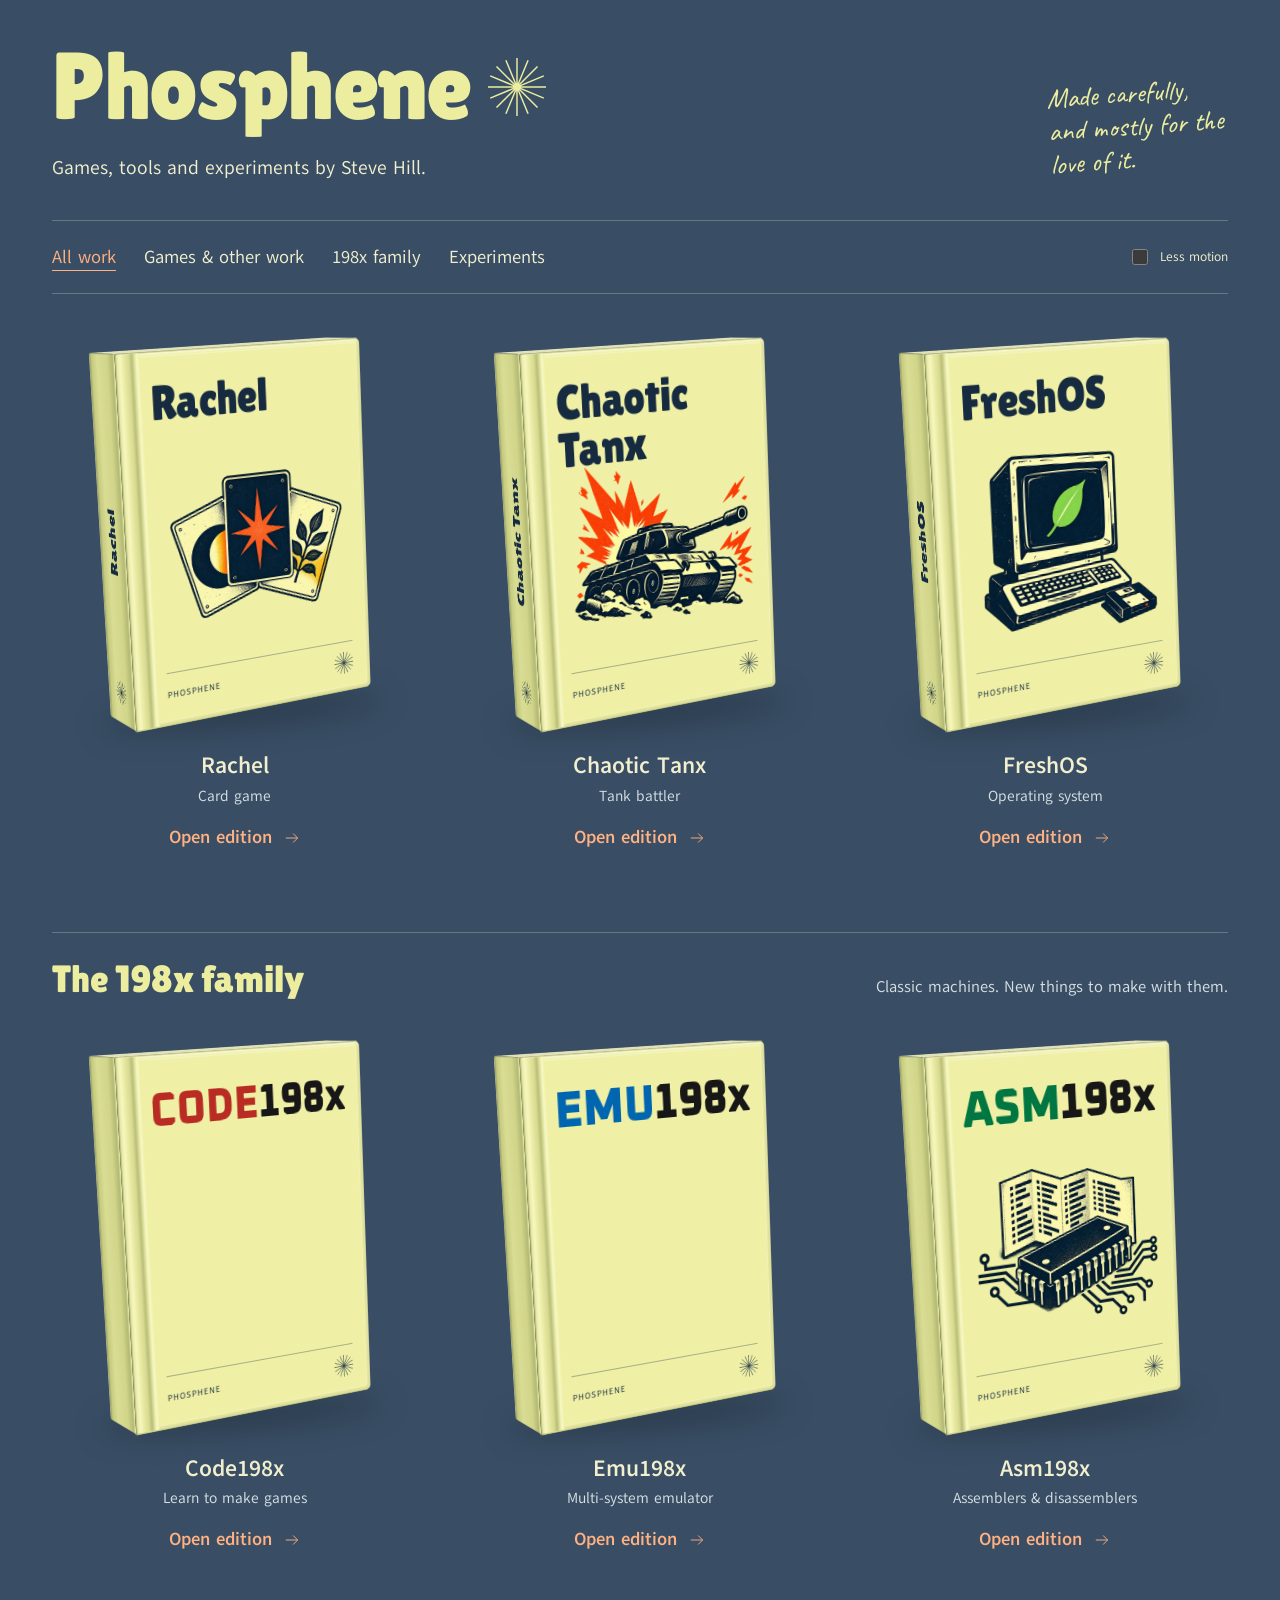
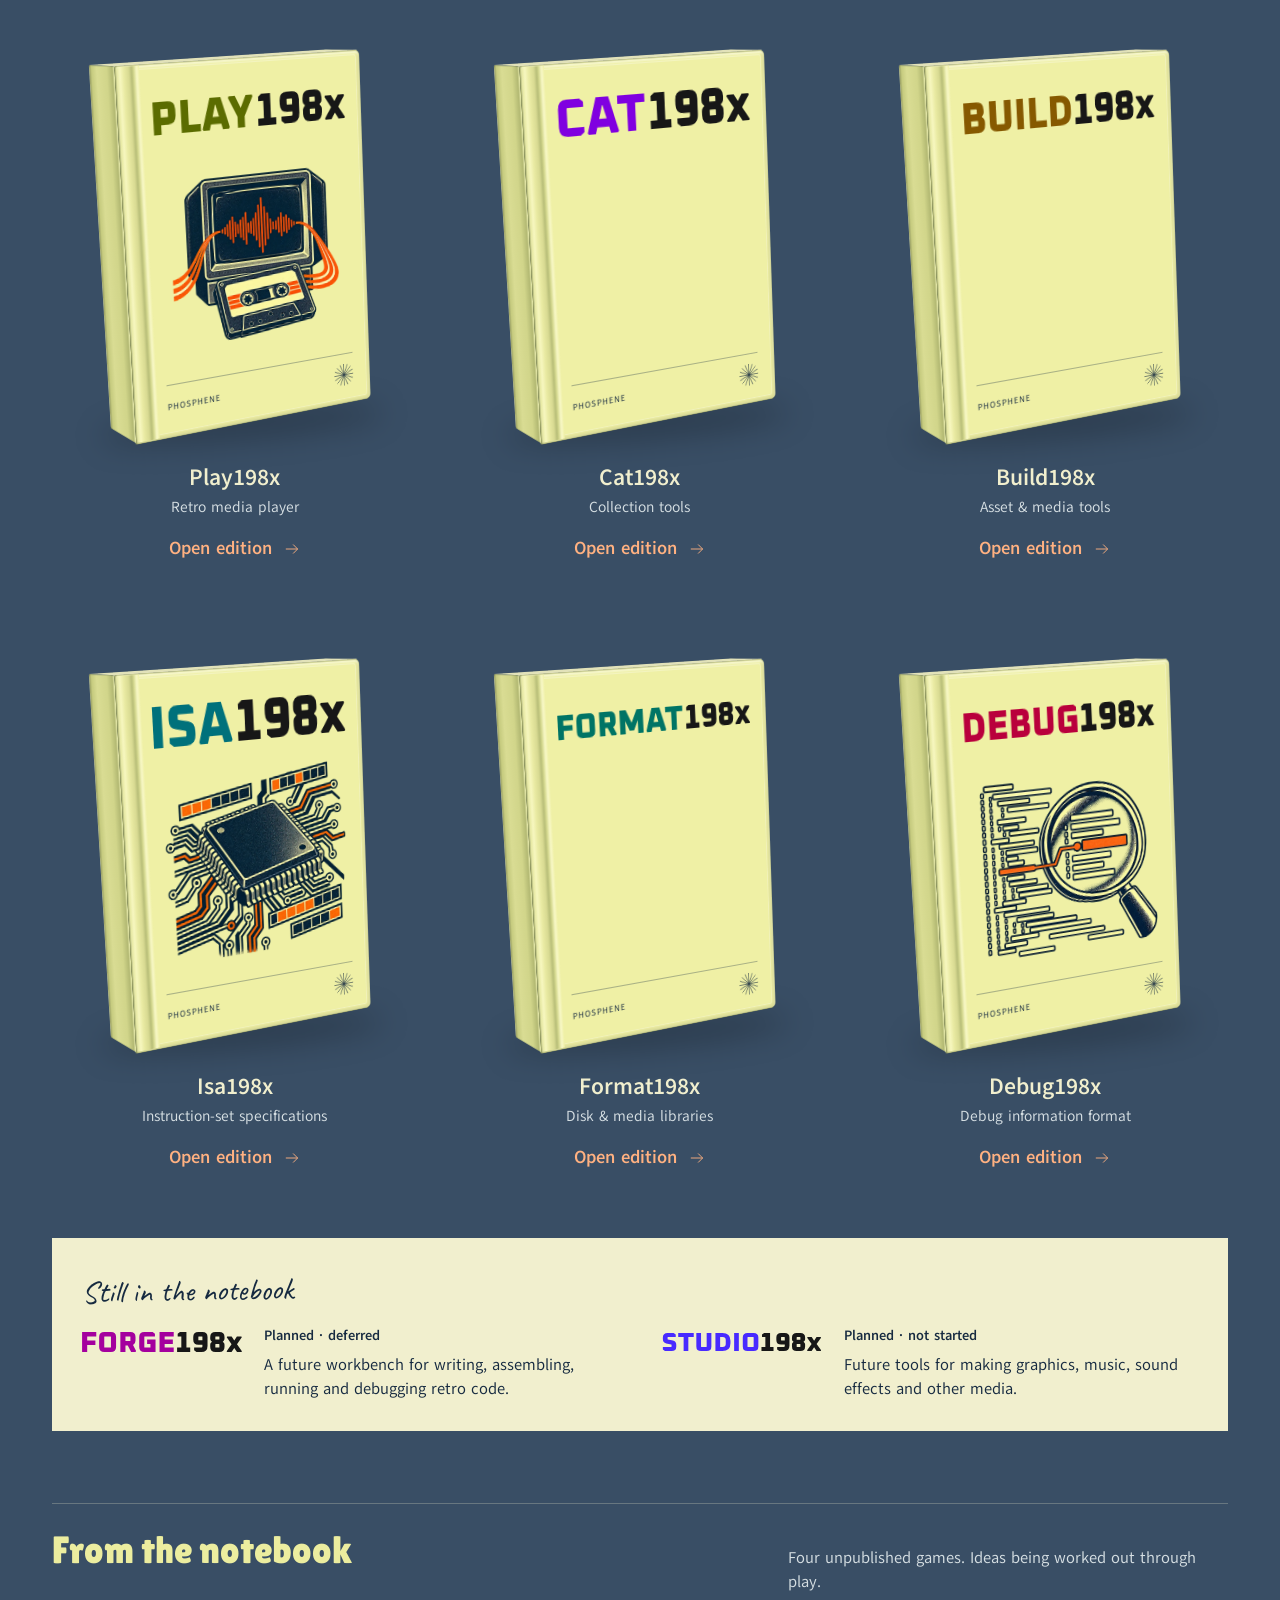
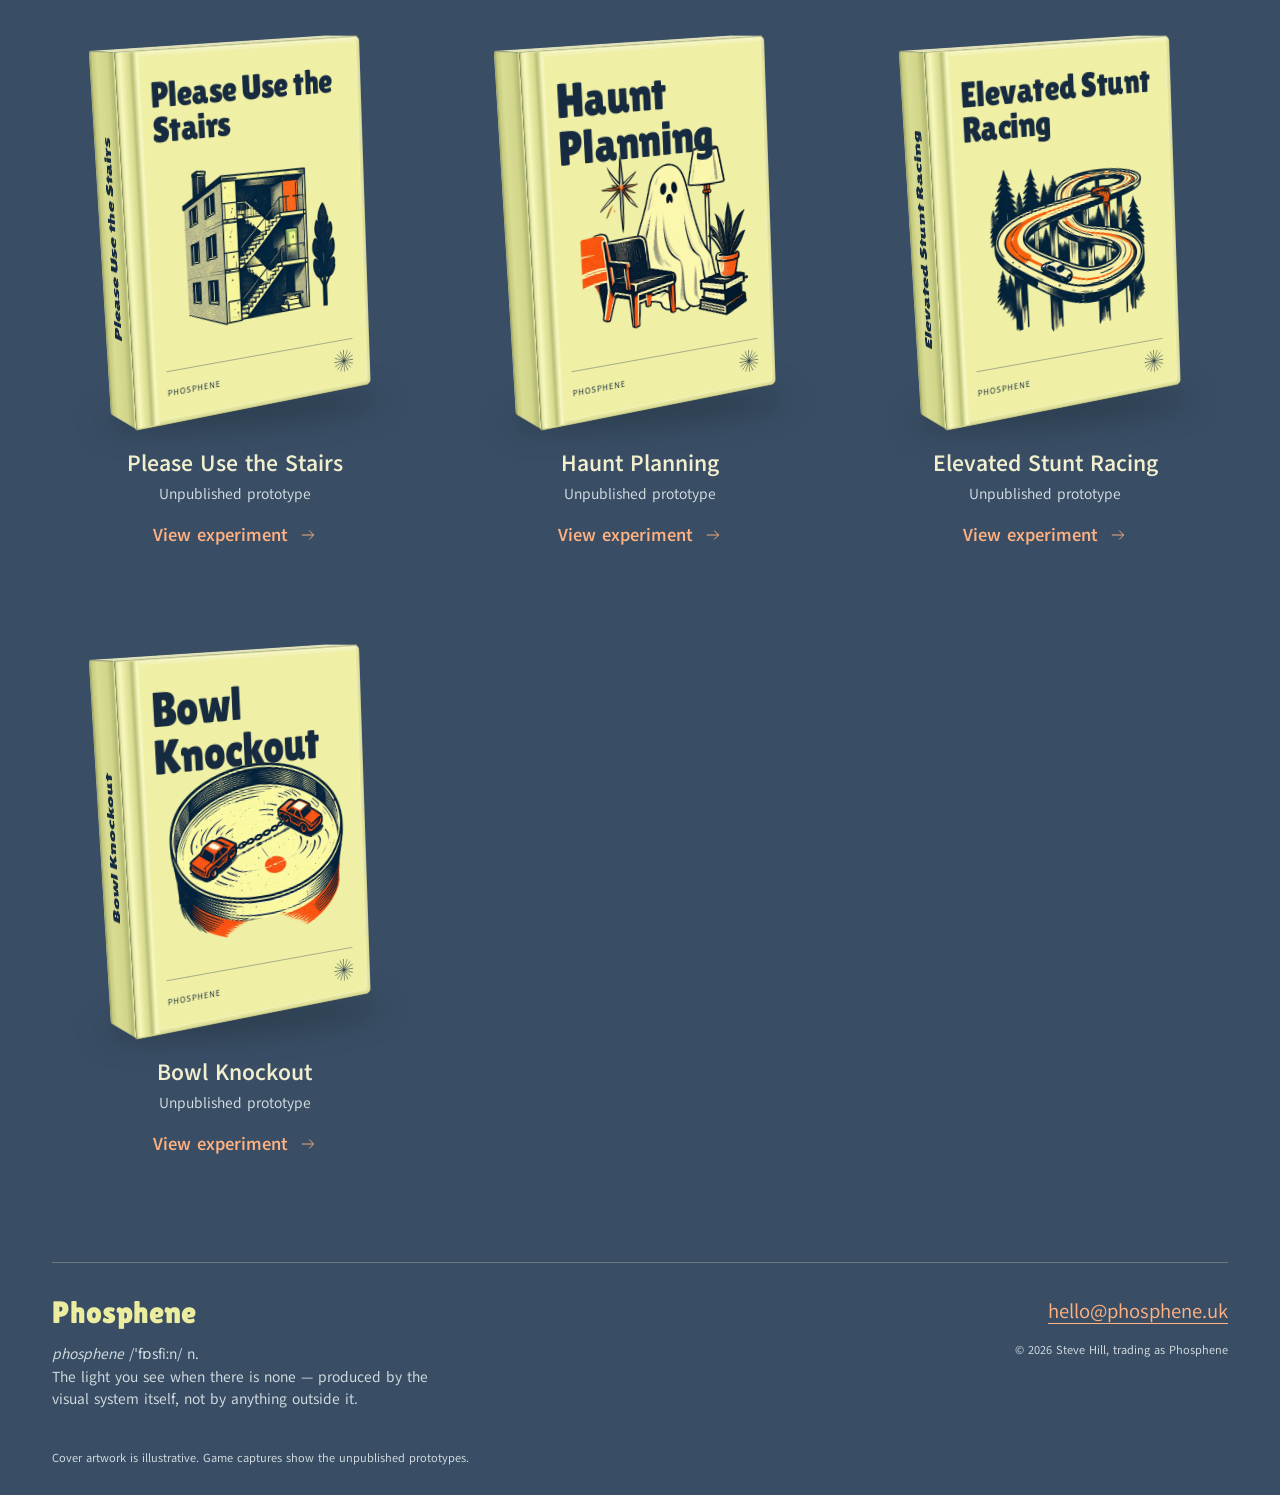
==== commit 81bda6b2: "Use Phosphene alone across the website identity" ====
--- a/public/index.html
+++ b/public/index.html
@@ -3,9 +3,9 @@
 <head>
   <meta charset="utf-8">
   <meta name="viewport" content="width=device-width, initial-scale=1">
-  <title>Phosphene Studio — games, tools & experiments</title>
+  <title>Phosphene — games, tools & experiments</title>
   <meta name="description" content="Games, tools and experiments by Steve Hill. Explore the Phosphene collection: card games, classic machines, creative tools and work in progress.">
-  <meta property="og:title" content="Phosphene Studio">
+  <meta property="og:title" content="Phosphene">
   <meta property="og:description" content="Games, tools and experiments. Made carefully, and mostly for the love of it.">
   <meta property="og:type" content="website">
   <meta property="og:url" content="https://phosphene.uk/">
@@ -24,7 +24,7 @@
   </defs></svg>
   <div class="page">
     <header class="masthead">
-      <div><div class="brand"><h1>Phosphene</h1><span class="studio-mark"><svg aria-hidden="true" viewBox="0 0 32 32"><use href="#studio-star"></use></svg><span>Studio</span></span></div><p class="intro">Games, tools and experiments by Steve Hill.</p></div>
+      <div><div class="brand"><h1>Phosphene</h1><span class="studio-mark"><svg aria-hidden="true" viewBox="0 0 32 32"><use href="#studio-star"></use></svg></span></div><p class="intro">Games, tools and experiments by Steve Hill.</p></div>
       <p class="maker-note">Made carefully,<br>and mostly for the<br>love of it.</p>
     </header>
     <div class="collection-nav">
@@ -52,7 +52,7 @@
                 <span class="face edge"></span><span class="face top"></span><span class="face bottom"></span>
                 <span class="face tray"><span class="insert"><svg class="imprint-star" aria-hidden="true" viewBox="0 0 32 32"><use href="#studio-star"></use></svg><span class="insert-title">Rachel</span><span class="insert-note">Card game</span></span></span>
                 <span class="lid">
-                  <span class="face front"><span class="cover-title">Rachel</span><img class="cover-art" src="assets/editions/rachel.webp" alt="" width="768" height="768" fetchpriority="high" decoding="async"><span class="cover-imprint"><span>Phosphene Studio</span><svg class="imprint-star" aria-hidden="true" viewBox="0 0 32 32"><use href="#studio-star"></use></svg></span></span>
+                  <span class="face front"><span class="cover-title">Rachel</span><img class="cover-art" src="assets/editions/rachel.webp" alt="" width="768" height="768" fetchpriority="high" decoding="async"><span class="cover-imprint"><span>Phosphene</span><svg class="imprint-star" aria-hidden="true" viewBox="0 0 32 32"><use href="#studio-star"></use></svg></span></span>
                   <span class="face lid-inner"><span>Made carefully,<br>and mostly for<br>the love of it.</span></span>
                 </span>
               </span>
@@ -80,7 +80,7 @@
                 <span class="face edge"></span><span class="face top"></span><span class="face bottom"></span>
                 <span class="face tray"><span class="insert"><svg class="imprint-star" aria-hidden="true" viewBox="0 0 32 32"><use href="#studio-star"></use></svg><span class="insert-title">Chaotic Tanx</span><span class="insert-note">Tank battler</span></span></span>
                 <span class="lid">
-                  <span class="face front"><span class="cover-title">Chaotic Tanx</span><img class="cover-art" src="assets/editions/chaotic-tanx.webp" alt="" width="768" height="768" loading="lazy" decoding="async"><span class="cover-imprint"><span>Phosphene Studio</span><svg class="imprint-star" aria-hidden="true" viewBox="0 0 32 32"><use href="#studio-star"></use></svg></span></span>
+                  <span class="face front"><span class="cover-title">Chaotic Tanx</span><img class="cover-art" src="assets/editions/chaotic-tanx.webp" alt="" width="768" height="768" loading="lazy" decoding="async"><span class="cover-imprint"><span>Phosphene</span><svg class="imprint-star" aria-hidden="true" viewBox="0 0 32 32"><use href="#studio-star"></use></svg></span></span>
                   <span class="face lid-inner"><span>Made carefully,<br>and mostly for<br>the love of it.</span></span>
                 </span>
               </span>
@@ -108,7 +108,7 @@
                 <span class="face edge"></span><span class="face top"></span><span class="face bottom"></span>
                 <span class="face tray"><span class="insert"><svg class="imprint-star" aria-hidden="true" viewBox="0 0 32 32"><use href="#studio-star"></use></svg><span class="insert-title">FreshOS</span><span class="insert-note">Operating system</span></span></span>
                 <span class="lid">
-                  <span class="face front"><span class="cover-title">FreshOS</span><img class="cover-art" src="assets/editions/freshos.webp" alt="" width="768" height="768" loading="lazy" decoding="async"><span class="cover-imprint"><span>Phosphene Studio</span><svg class="imprint-star" aria-hidden="true" viewBox="0 0 32 32"><use href="#studio-star"></use></svg></span></span>
+                  <span class="face front"><span class="cover-title">FreshOS</span><img class="cover-art" src="assets/editions/freshos.webp" alt="" width="768" height="768" loading="lazy" decoding="async"><span class="cover-imprint"><span>Phosphene</span><svg class="imprint-star" aria-hidden="true" viewBox="0 0 32 32"><use href="#studio-star"></use></svg></span></span>
                   <span class="face lid-inner"><span>Made carefully,<br>and mostly for<br>the love of it.</span></span>
                 </span>
               </span>
@@ -138,7 +138,7 @@
                 <span class="face edge"></span><span class="face top"></span><span class="face bottom"></span>
                 <span class="face tray"><span class="insert"><svg class="imprint-star" aria-hidden="true" viewBox="0 0 32 32"><use href="#studio-star"></use></svg><img class="insert-logo" src="assets/wordmarks/code198x.svg" alt="" width="180" height="42"><span class="insert-note">Learn to make games</span></span></span>
                 <span class="lid">
-                  <span class="face front"><img class="cover-logo" src="assets/wordmarks/code198x.svg" alt="" width="240" height="48"><img class="cover-art" src="assets/editions/code198x.webp" alt="" width="768" height="768" loading="lazy" decoding="async"><span class="cover-imprint"><span>Phosphene Studio</span><svg class="imprint-star" aria-hidden="true" viewBox="0 0 32 32"><use href="#studio-star"></use></svg></span></span>
+                  <span class="face front"><img class="cover-logo" src="assets/wordmarks/code198x.svg" alt="" width="240" height="48"><img class="cover-art" src="assets/editions/code198x.webp" alt="" width="768" height="768" loading="lazy" decoding="async"><span class="cover-imprint"><span>Phosphene</span><svg class="imprint-star" aria-hidden="true" viewBox="0 0 32 32"><use href="#studio-star"></use></svg></span></span>
                   <span class="face lid-inner"><span>Made carefully,<br>and mostly for<br>the love of it.</span></span>
                 </span>
               </span>
@@ -166,7 +166,7 @@
                 <span class="face edge"></span><span class="face top"></span><span class="face bottom"></span>
                 <span class="face tray"><span class="insert"><svg class="imprint-star" aria-hidden="true" viewBox="0 0 32 32"><use href="#studio-star"></use></svg><img class="insert-logo" src="assets/wordmarks/emu198x.svg" alt="" width="180" height="42"><span class="insert-note">Multi-system emulator</span></span></span>
                 <span class="lid">
-                  <span class="face front"><img class="cover-logo" src="assets/wordmarks/emu198x.svg" alt="" width="240" height="48"><img class="cover-art" src="assets/editions/emu198x.webp" alt="" width="768" height="768" loading="lazy" decoding="async"><span class="cover-imprint"><span>Phosphene Studio</span><svg class="imprint-star" aria-hidden="true" viewBox="0 0 32 32"><use href="#studio-star"></use></svg></span></span>
+                  <span class="face front"><img class="cover-logo" src="assets/wordmarks/emu198x.svg" alt="" width="240" height="48"><img class="cover-art" src="assets/editions/emu198x.webp" alt="" width="768" height="768" loading="lazy" decoding="async"><span class="cover-imprint"><span>Phosphene</span><svg class="imprint-star" aria-hidden="true" viewBox="0 0 32 32"><use href="#studio-star"></use></svg></span></span>
                   <span class="face lid-inner"><span>Made carefully,<br>and mostly for<br>the love of it.</span></span>
                 </span>
               </span>
@@ -194,7 +194,7 @@
                 <span class="face edge"></span><span class="face top"></span><span class="face bottom"></span>
                 <span class="face tray"><span class="insert"><svg class="imprint-star" aria-hidden="true" viewBox="0 0 32 32"><use href="#studio-star"></use></svg><img class="insert-logo" src="assets/wordmarks/asm198x.svg" alt="" width="180" height="42"><span class="insert-note">Assemblers &amp; disassemblers</span></span></span>
                 <span class="lid">
-                  <span class="face front"><img class="cover-logo" src="assets/wordmarks/asm198x.svg" alt="" width="240" height="48"><img class="cover-art" src="assets/editions/asm198x.webp" alt="" width="768" height="768" loading="lazy" decoding="async"><span class="cover-imprint"><span>Phosphene Studio</span><svg class="imprint-star" aria-hidden="true" viewBox="0 0 32 32"><use href="#studio-star"></use></svg></span></span>
+                  <span class="face front"><img class="cover-logo" src="assets/wordmarks/asm198x.svg" alt="" width="240" height="48"><img class="cover-art" src="assets/editions/asm198x.webp" alt="" width="768" height="768" loading="lazy" decoding="async"><span class="cover-imprint"><span>Phosphene</span><svg class="imprint-star" aria-hidden="true" viewBox="0 0 32 32"><use href="#studio-star"></use></svg></span></span>
                   <span class="face lid-inner"><span>Made carefully,<br>and mostly for<br>the love of it.</span></span>
                 </span>
               </span>
@@ -222,7 +222,7 @@
                 <span class="face edge"></span><span class="face top"></span><span class="face bottom"></span>
                 <span class="face tray"><span class="insert"><svg class="imprint-star" aria-hidden="true" viewBox="0 0 32 32"><use href="#studio-star"></use></svg><img class="insert-logo" src="assets/wordmarks/play198x.svg" alt="" width="180" height="42"><span class="insert-note">Retro media player</span></span></span>
                 <span class="lid">
-                  <span class="face front"><img class="cover-logo" src="assets/wordmarks/play198x.svg" alt="" width="240" height="48"><img class="cover-art" src="assets/editions/play198x.webp" alt="" width="768" height="768" loading="lazy" decoding="async"><span class="cover-imprint"><span>Phosphene Studio</span><svg class="imprint-star" aria-hidden="true" viewBox="0 0 32 32"><use href="#studio-star"></use></svg></span></span>
+                  <span class="face front"><img class="cover-logo" src="assets/wordmarks/play198x.svg" alt="" width="240" height="48"><img class="cover-art" src="assets/editions/play198x.webp" alt="" width="768" height="768" loading="lazy" decoding="async"><span class="cover-imprint"><span>Phosphene</span><svg class="imprint-star" aria-hidden="true" viewBox="0 0 32 32"><use href="#studio-star"></use></svg></span></span>
                   <span class="face lid-inner"><span>Made carefully,<br>and mostly for<br>the love of it.</span></span>
                 </span>
               </span>
@@ -250,7 +250,7 @@
                 <span class="face edge"></span><span class="face top"></span><span class="face bottom"></span>
                 <span class="face tray"><span class="insert"><svg class="imprint-star" aria-hidden="true" viewBox="0 0 32 32"><use href="#studio-star"></use></svg><img class="insert-logo" src="assets/wordmarks/cat198x.svg" alt="" width="180" height="42"><span class="insert-note">Collection tools</span></span></span>
                 <span class="lid">
-                  <span class="face front"><img class="cover-logo" src="assets/wordmarks/cat198x.svg" alt="" width="240" height="48"><img class="cover-art" src="assets/editions/cat198x.webp" alt="" width="768" height="768" loading="lazy" decoding="async"><span class="cover-imprint"><span>Phosphene Studio</span><svg class="imprint-star" aria-hidden="true" viewBox="0 0 32 32"><use href="#studio-star"></use></svg></span></span>
+                  <span class="face front"><img class="cover-logo" src="assets/wordmarks/cat198x.svg" alt="" width="240" height="48"><img class="cover-art" src="assets/editions/cat198x.webp" alt="" width="768" height="768" loading="lazy" decoding="async"><span class="cover-imprint"><span>Phosphene</span><svg class="imprint-star" aria-hidden="true" viewBox="0 0 32 32"><use href="#studio-star"></use></svg></span></span>
                   <span class="face lid-inner"><span>Made carefully,<br>and mostly for<br>the love of it.</span></span>
                 </span>
               </span>
@@ -278,7 +278,7 @@
                 <span class="face edge"></span><span class="face top"></span><span class="face bottom"></span>
                 <span class="face tray"><span class="insert"><svg class="imprint-star" aria-hidden="true" viewBox="0 0 32 32"><use href="#studio-star"></use></svg><img class="insert-logo" src="assets/wordmarks/build198x.svg" alt="" width="180" height="42"><span class="insert-note">Asset &amp; media tools</span></span></span>
                 <span class="lid">
-                  <span class="face front"><img class="cover-logo" src="assets/wordmarks/build198x.svg" alt="" width="240" height="48"><img class="cover-art" src="assets/editions/build198x.webp" alt="" width="768" height="768" loading="lazy" decoding="async"><span class="cover-imprint"><span>Phosphene Studio</span><svg class="imprint-star" aria-hidden="true" viewBox="0 0 32 32"><use href="#studio-star"></use></svg></span></span>
+                  <span class="face front"><img class="cover-logo" src="assets/wordmarks/build198x.svg" alt="" width="240" height="48"><img class="cover-art" src="assets/editions/build198x.webp" alt="" width="768" height="768" loading="lazy" decoding="async"><span class="cover-imprint"><span>Phosphene</span><svg class="imprint-star" aria-hidden="true" viewBox="0 0 32 32"><use href="#studio-star"></use></svg></span></span>
                   <span class="face lid-inner"><span>Made carefully,<br>and mostly for<br>the love of it.</span></span>
                 </span>
               </span>
@@ -306,7 +306,7 @@
                 <span class="face edge"></span><span class="face top"></span><span class="face bottom"></span>
                 <span class="face tray"><span class="insert"><svg class="imprint-star" aria-hidden="true" viewBox="0 0 32 32"><use href="#studio-star"></use></svg><img class="insert-logo" src="assets/wordmarks/isa198x.svg" alt="" width="180" height="42"><span class="insert-note">Instruction-set specifications</span></span></span>
                 <span class="lid">
-                  <span class="face front"><img class="cover-logo" src="assets/wordmarks/isa198x.svg" alt="" width="240" height="48"><img class="cover-art" src="assets/editions/isa198x.webp" alt="" width="768" height="768" loading="lazy" decoding="async"><span class="cover-imprint"><span>Phosphene Studio</span><svg class="imprint-star" aria-hidden="true" viewBox="0 0 32 32"><use href="#studio-star"></use></svg></span></span>
+                  <span class="face front"><img class="cover-logo" src="assets/wordmarks/isa198x.svg" alt="" width="240" height="48"><img class="cover-art" src="assets/editions/isa198x.webp" alt="" width="768" height="768" loading="lazy" decoding="async"><span class="cover-imprint"><span>Phosphene</span><svg class="imprint-star" aria-hidden="true" viewBox="0 0 32 32"><use href="#studio-star"></use></svg></span></span>
                   <span class="face lid-inner"><span>Made carefully,<br>and mostly for<br>the love of it.</span></span>
                 </span>
               </span>
@@ -334,7 +334,7 @@
                 <span class="face edge"></span><span class="face top"></span><span class="face bottom"></span>
                 <span class="face tray"><span class="insert"><svg class="imprint-star" aria-hidden="true" viewBox="0 0 32 32"><use href="#studio-star"></use></svg><img class="insert-logo" src="assets/wordmarks/format198x.svg" alt="" width="180" height="42"><span class="insert-note">Disk &amp; media libraries</span></span></span>
                 <span class="lid">
-                  <span class="face front"><img class="cover-logo" src="assets/wordmarks/format198x.svg" alt="" width="240" height="48"><img class="cover-art" src="assets/editions/format198x.webp" alt="" width="768" height="768" loading="lazy" decoding="async"><span class="cover-imprint"><span>Phosphene Studio</span><svg class="imprint-star" aria-hidden="true" viewBox="0 0 32 32"><use href="#studio-star"></use></svg></span></span>
+                  <span class="face front"><img class="cover-logo" src="assets/wordmarks/format198x.svg" alt="" width="240" height="48"><img class="cover-art" src="assets/editions/format198x.webp" alt="" width="768" height="768" loading="lazy" decoding="async"><span class="cover-imprint"><span>Phosphene</span><svg class="imprint-star" aria-hidden="true" viewBox="0 0 32 32"><use href="#studio-star"></use></svg></span></span>
                   <span class="face lid-inner"><span>Made carefully,<br>and mostly for<br>the love of it.</span></span>
                 </span>
               </span>
@@ -362,7 +362,7 @@
                 <span class="face edge"></span><span class="face top"></span><span class="face bottom"></span>
                 <span class="face tray"><span class="insert"><svg class="imprint-star" aria-hidden="true" viewBox="0 0 32 32"><use href="#studio-star"></use></svg><img class="insert-logo" src="assets/wordmarks/debug198x.svg" alt="" width="180" height="42"><span class="insert-note">Debug information format</span></span></span>
                 <span class="lid">
-                  <span class="face front"><img class="cover-logo" src="assets/wordmarks/debug198x.svg" alt="" width="240" height="48"><img class="cover-art" src="assets/editions/debug198x.webp" alt="" width="768" height="768" loading="lazy" decoding="async"><span class="cover-imprint"><span>Phosphene Studio</span><svg class="imprint-star" aria-hidden="true" viewBox="0 0 32 32"><use href="#studio-star"></use></svg></span></span>
+                  <span class="face front"><img class="cover-logo" src="assets/wordmarks/debug198x.svg" alt="" width="240" height="48"><img class="cover-art" src="assets/editions/debug198x.webp" alt="" width="768" height="768" loading="lazy" decoding="async"><span class="cover-imprint"><span>Phosphene</span><svg class="imprint-star" aria-hidden="true" viewBox="0 0 32 32"><use href="#studio-star"></use></svg></span></span>
                   <span class="face lid-inner"><span>Made carefully,<br>and mostly for<br>the love of it.</span></span>
                 </span>
               </span>
@@ -379,7 +379,7 @@
         </details>
       </article>
 </div><aside class="planned" aria-labelledby="planned-heading"><h3 id="planned-heading">Still in the notebook</h3><div class="planned-list"><article class="planned-entry" id="forge198x" data-project data-group="family"><h4><img src="assets/wordmarks/forge198x.svg" alt="Forge198x" width="160" height="24" loading="lazy"></h4><p><span class="status">Planned · deferred</span>A future workbench for writing, assembling, running and debugging retro code.</p></article><article class="planned-entry" id="studio198x" data-project data-group="family"><h4><img src="assets/wordmarks/studio198x.svg" alt="Studio198x" width="160" height="24" loading="lazy"></h4><p><span class="status">Planned · not started</span>Future tools for making graphics, music, sound effects and other media.</p></article></div></aside></section>
-<section class="shelf" id="experiments" data-shelf aria-labelledby="experiments-heading"><div class="shelf-heading"><h2 id="experiments-heading">From the studio notebook</h2><p>Four unpublished games. Ideas being worked out through play.</p></div><div class="editions">
+<section class="shelf" id="experiments" data-shelf aria-labelledby="experiments-heading"><div class="shelf-heading"><h2 id="experiments-heading">From the notebook</h2><p>Four unpublished games. Ideas being worked out through play.</p></div><div class="editions">
       <article class="edition long" id="please-use-the-stairs" data-project data-group="experiments">
         <h3 class="visually-hidden">Please Use the Stairs</h3>
         <details name="editions">
@@ -392,7 +392,7 @@
                 <span class="face edge"></span><span class="face top"></span><span class="face bottom"></span>
                 <span class="face tray"><span class="insert"><svg class="imprint-star" aria-hidden="true" viewBox="0 0 32 32"><use href="#studio-star"></use></svg><span class="insert-title">Please Use the Stairs</span><span class="insert-note">Unpublished prototype</span></span></span>
                 <span class="lid">
-                  <span class="face front"><span class="cover-title long-title">Please Use the Stairs</span><img class="cover-art" src="assets/editions/please-use-the-stairs.webp" alt="" width="768" height="768" loading="lazy" decoding="async"><span class="cover-imprint"><span>Phosphene Studio</span><svg class="imprint-star" aria-hidden="true" viewBox="0 0 32 32"><use href="#studio-star"></use></svg></span></span>
+                  <span class="face front"><span class="cover-title long-title">Please Use the Stairs</span><img class="cover-art" src="assets/editions/please-use-the-stairs.webp" alt="" width="768" height="768" loading="lazy" decoding="async"><span class="cover-imprint"><span>Phosphene</span><svg class="imprint-star" aria-hidden="true" viewBox="0 0 32 32"><use href="#studio-star"></use></svg></span></span>
                   <span class="face lid-inner"><span>Made carefully,<br>and mostly for<br>the love of it.</span></span>
                 </span>
               </span>
@@ -402,7 +402,7 @@
             <span class="open-action"><span class="open-label">View experiment</span><span class="close-label">Close edition</span><svg class="arrow" aria-hidden="true" viewBox="0 0 32 32"><use href="#arrow"></use></svg></span>
           </summary>
           <div class="notebook">
-            <p class="note-heading">From the studio notebook</p>
+            <p class="note-heading">From the notebook</p>
             <p>Guide six people down three floors while sharing power between two stair sections.</p>
             <figure><a href="assets/captures/please-use-the-stairs.webp" aria-label="View full-size Please Use the Stairs prototype capture"><img class="capture" src="assets/captures/please-use-the-stairs.webp" alt="Please Use the Stairs: an in-development game capture" width="3456" height="1956" loading="lazy" decoding="async"></a><figcaption>From the unpublished prototype. <a href="assets/captures/please-use-the-stairs.webp">View full-size capture <svg class="arrow" aria-hidden="true" viewBox="0 0 32 32"><use href="#arrow"></use></svg></a></figcaption></figure>
           </div>
@@ -420,7 +420,7 @@
                 <span class="face edge"></span><span class="face top"></span><span class="face bottom"></span>
                 <span class="face tray"><span class="insert"><svg class="imprint-star" aria-hidden="true" viewBox="0 0 32 32"><use href="#studio-star"></use></svg><span class="insert-title">Haunt Planning</span><span class="insert-note">Unpublished prototype</span></span></span>
                 <span class="lid">
-                  <span class="face front"><span class="cover-title">Haunt Planning</span><img class="cover-art" src="assets/editions/haunt-planning.webp" alt="" width="768" height="768" loading="lazy" decoding="async"><span class="cover-imprint"><span>Phosphene Studio</span><svg class="imprint-star" aria-hidden="true" viewBox="0 0 32 32"><use href="#studio-star"></use></svg></span></span>
+                  <span class="face front"><span class="cover-title">Haunt Planning</span><img class="cover-art" src="assets/editions/haunt-planning.webp" alt="" width="768" height="768" loading="lazy" decoding="async"><span class="cover-imprint"><span>Phosphene</span><svg class="imprint-star" aria-hidden="true" viewBox="0 0 32 32"><use href="#studio-star"></use></svg></span></span>
                   <span class="face lid-inner"><span>Made carefully,<br>and mostly for<br>the love of it.</span></span>
                 </span>
               </span>
@@ -430,7 +430,7 @@
             <span class="open-action"><span class="open-label">View experiment</span><span class="close-label">Close edition</span><svg class="arrow" aria-hidden="true" viewBox="0 0 32 32"><use href="#arrow"></use></svg></span>
           </summary>
           <div class="notebook">
-            <p class="note-heading">From the studio notebook</p>
+            <p class="note-heading">From the notebook</p>
             <p>Possess household objects and adapt your scares to different visitors.</p>
             <figure><a href="assets/captures/haunt-planning.webp" aria-label="View full-size Haunt Planning prototype capture"><img class="capture" src="assets/captures/haunt-planning.webp" alt="Haunt Planning: an in-development game capture" width="1440" height="900" loading="lazy" decoding="async"></a><figcaption>From the unpublished prototype. <a href="assets/captures/haunt-planning.webp">View full-size capture <svg class="arrow" aria-hidden="true" viewBox="0 0 32 32"><use href="#arrow"></use></svg></a></figcaption></figure>
           </div>
@@ -448,7 +448,7 @@
                 <span class="face edge"></span><span class="face top"></span><span class="face bottom"></span>
                 <span class="face tray"><span class="insert"><svg class="imprint-star" aria-hidden="true" viewBox="0 0 32 32"><use href="#studio-star"></use></svg><span class="insert-title">Elevated Stunt Racing</span><span class="insert-note">Unpublished prototype</span></span></span>
                 <span class="lid">
-                  <span class="face front"><span class="cover-title long-title">Elevated Stunt Racing</span><img class="cover-art" src="assets/editions/elevated-stunt-racing.webp" alt="" width="768" height="768" loading="lazy" decoding="async"><span class="cover-imprint"><span>Phosphene Studio</span><svg class="imprint-star" aria-hidden="true" viewBox="0 0 32 32"><use href="#studio-star"></use></svg></span></span>
+                  <span class="face front"><span class="cover-title long-title">Elevated Stunt Racing</span><img class="cover-art" src="assets/editions/elevated-stunt-racing.webp" alt="" width="768" height="768" loading="lazy" decoding="async"><span class="cover-imprint"><span>Phosphene</span><svg class="imprint-star" aria-hidden="true" viewBox="0 0 32 32"><use href="#studio-star"></use></svg></span></span>
                   <span class="face lid-inner"><span>Made carefully,<br>and mostly for<br>the love of it.</span></span>
                 </span>
               </span>
@@ -458,7 +458,7 @@
             <span class="open-action"><span class="open-label">View experiment</span><span class="close-label">Close edition</span><svg class="arrow" aria-hidden="true" viewBox="0 0 32 32"><use href="#arrow"></use></svg></span>
           </summary>
           <div class="notebook">
-            <p class="note-heading">From the studio notebook</p>
+            <p class="note-heading">From the notebook</p>
             <p>Drive exposed elevated tracks with boost and risky landings.</p>
             <figure><a href="assets/captures/elevated-stunt-racing.webp" aria-label="View full-size Elevated Stunt Racing prototype capture"><img class="capture" src="assets/captures/elevated-stunt-racing.webp" alt="Elevated Stunt Racing: an in-development game capture" width="1280" height="720" loading="lazy" decoding="async"></a><figcaption>From the unpublished prototype. <a href="assets/captures/elevated-stunt-racing.webp">View full-size capture <svg class="arrow" aria-hidden="true" viewBox="0 0 32 32"><use href="#arrow"></use></svg></a></figcaption></figure>
           </div>
@@ -476,7 +476,7 @@
                 <span class="face edge"></span><span class="face top"></span><span class="face bottom"></span>
                 <span class="face tray"><span class="insert"><svg class="imprint-star" aria-hidden="true" viewBox="0 0 32 32"><use href="#studio-star"></use></svg><span class="insert-title">Bowl Knockout</span><span class="insert-note">Unpublished prototype</span></span></span>
                 <span class="lid">
-                  <span class="face front"><span class="cover-title">Bowl Knockout</span><img class="cover-art" src="assets/editions/bowl-knockout.webp" alt="" width="768" height="768" loading="lazy" decoding="async"><span class="cover-imprint"><span>Phosphene Studio</span><svg class="imprint-star" aria-hidden="true" viewBox="0 0 32 32"><use href="#studio-star"></use></svg></span></span>
+                  <span class="face front"><span class="cover-title">Bowl Knockout</span><img class="cover-art" src="assets/editions/bowl-knockout.webp" alt="" width="768" height="768" loading="lazy" decoding="async"><span class="cover-imprint"><span>Phosphene</span><svg class="imprint-star" aria-hidden="true" viewBox="0 0 32 32"><use href="#studio-star"></use></svg></span></span>
                   <span class="face lid-inner"><span>Made carefully,<br>and mostly for<br>the love of it.</span></span>
                 </span>
               </span>
@@ -486,7 +486,7 @@
             <span class="open-action"><span class="open-label">View experiment</span><span class="close-label">Close edition</span><svg class="arrow" aria-hidden="true" viewBox="0 0 32 32"><use href="#arrow"></use></svg></span>
           </summary>
           <div class="notebook">
-            <p class="note-heading">From the studio notebook</p>
+            <p class="note-heading">From the notebook</p>
             <p>Car combat in a bowl, with elastic tethers.</p>
             <figure><a href="assets/captures/bowl-knockout.webp" aria-label="View full-size Bowl Knockout prototype capture"><img class="capture" src="assets/captures/bowl-knockout.webp" alt="Bowl Knockout: an in-development game capture" width="1600" height="900" loading="lazy" decoding="async"></a><figcaption>From the unpublished prototype. <a href="assets/captures/bowl-knockout.webp">View full-size capture <svg class="arrow" aria-hidden="true" viewBox="0 0 32 32"><use href="#arrow"></use></svg></a></figcaption></figure>
           </div>
@@ -495,9 +495,9 @@
 </div></section>
     </main>
     <footer class="colophon">
-      <div><p class="footer-brand">Phosphene Studio</p><p class="definition"><i>phosphene</i> /ˈfɒsfiːn/ n.<br>The light you see when there is none — produced by the visual system itself, not by anything outside it.</p></div>
-      <div class="contact"><a href="mailto:hello@phosphene.uk">hello@phosphene.uk</a><p class="legal">© 2026 Steve Hill, trading as Phosphene Studio</p></div>
-      <p class="art-note">Cover illustrations are studio artwork. Game captures show the unpublished prototypes.</p>
+      <div><p class="footer-brand">Phosphene</p><p class="definition"><i>phosphene</i> /ˈfɒsfiːn/ n.<br>The light you see when there is none — produced by the visual system itself, not by anything outside it.</p></div>
+      <div class="contact"><a href="mailto:hello@phosphene.uk">hello@phosphene.uk</a><p class="legal">© 2026 Steve Hill, trading as Phosphene</p></div>
+      <p class="art-note">Cover artwork is illustrative. Game captures show the unpublished prototypes.</p>
     </footer>
   </div>
 </body>
--- a/public/styles.css
+++ b/public/styles.css
@@ -51,9 +51,8 @@
 .masthead { display: flex; justify-content: space-between; align-items: end; gap: 32px; }
 .brand { display: flex; align-items: center; gap: 18px; color: var(--citron); }
 h1 { font: clamp(52px, 7.4vw, 96px)/.95 Lilita, sans-serif; letter-spacing: -.025em; margin: 0; }
-.studio-mark { display: flex; flex-direction: column; align-items: center; gap: 9px; }
+.studio-mark { display: flex; align-items: center; }
 .studio-mark svg { width: 58px; height: 58px; }
-.studio-mark span { font-size: 11px; letter-spacing: .24em; padding-left: .24em; text-transform: uppercase; }
 .intro { font-size: 19px; margin: 22px 0 0; }
 .maker-note { font: 28px/1.18 Caveat, cursive; max-width: 220px; transform: rotate(-4deg); margin: 0 4px 7px 0; color: var(--citron); }
 .collection-nav { margin-top: 38px; padding: 14px 0; border-top: 1px solid var(--rule); border-bottom: 1px solid var(--rule); display: flex; align-items: center; justify-content: space-between; gap: 24px; }
@@ -169,7 +168,6 @@
   .masthead { align-items: start; }
   .maker-note { font-size: 23px; max-width: 160px; }
   .studio-mark svg { width: 42px; height: 42px; }
-  .studio-mark span { font-size: 11px; }
   .intro { font-size: 17px; max-width: 350px; }
   .shelf-heading { display: block; }
   .shelf-heading p { margin-top: 14px; }
@@ -181,9 +179,7 @@
   .masthead { display: block; }
   h1 { font-size: clamp(43px, 11vw, 66px); }
   .brand { gap: 13px; }
-  .studio-mark { gap: 5px; }
   .studio-mark svg { width: 35px; height: 35px; }
-  .studio-mark span { font-size: 11px; letter-spacing: .18em; }
   .intro { margin-top: 19px; font-size: 17px; max-width: 290px; }
   .maker-note { margin: 22px 0 0 auto; max-width: 230px; font-size: 24px; text-align: right; }
   .collection-nav { margin-top: 26px; flex-wrap: wrap; gap: 3px 16px; padding: 8px 0; }
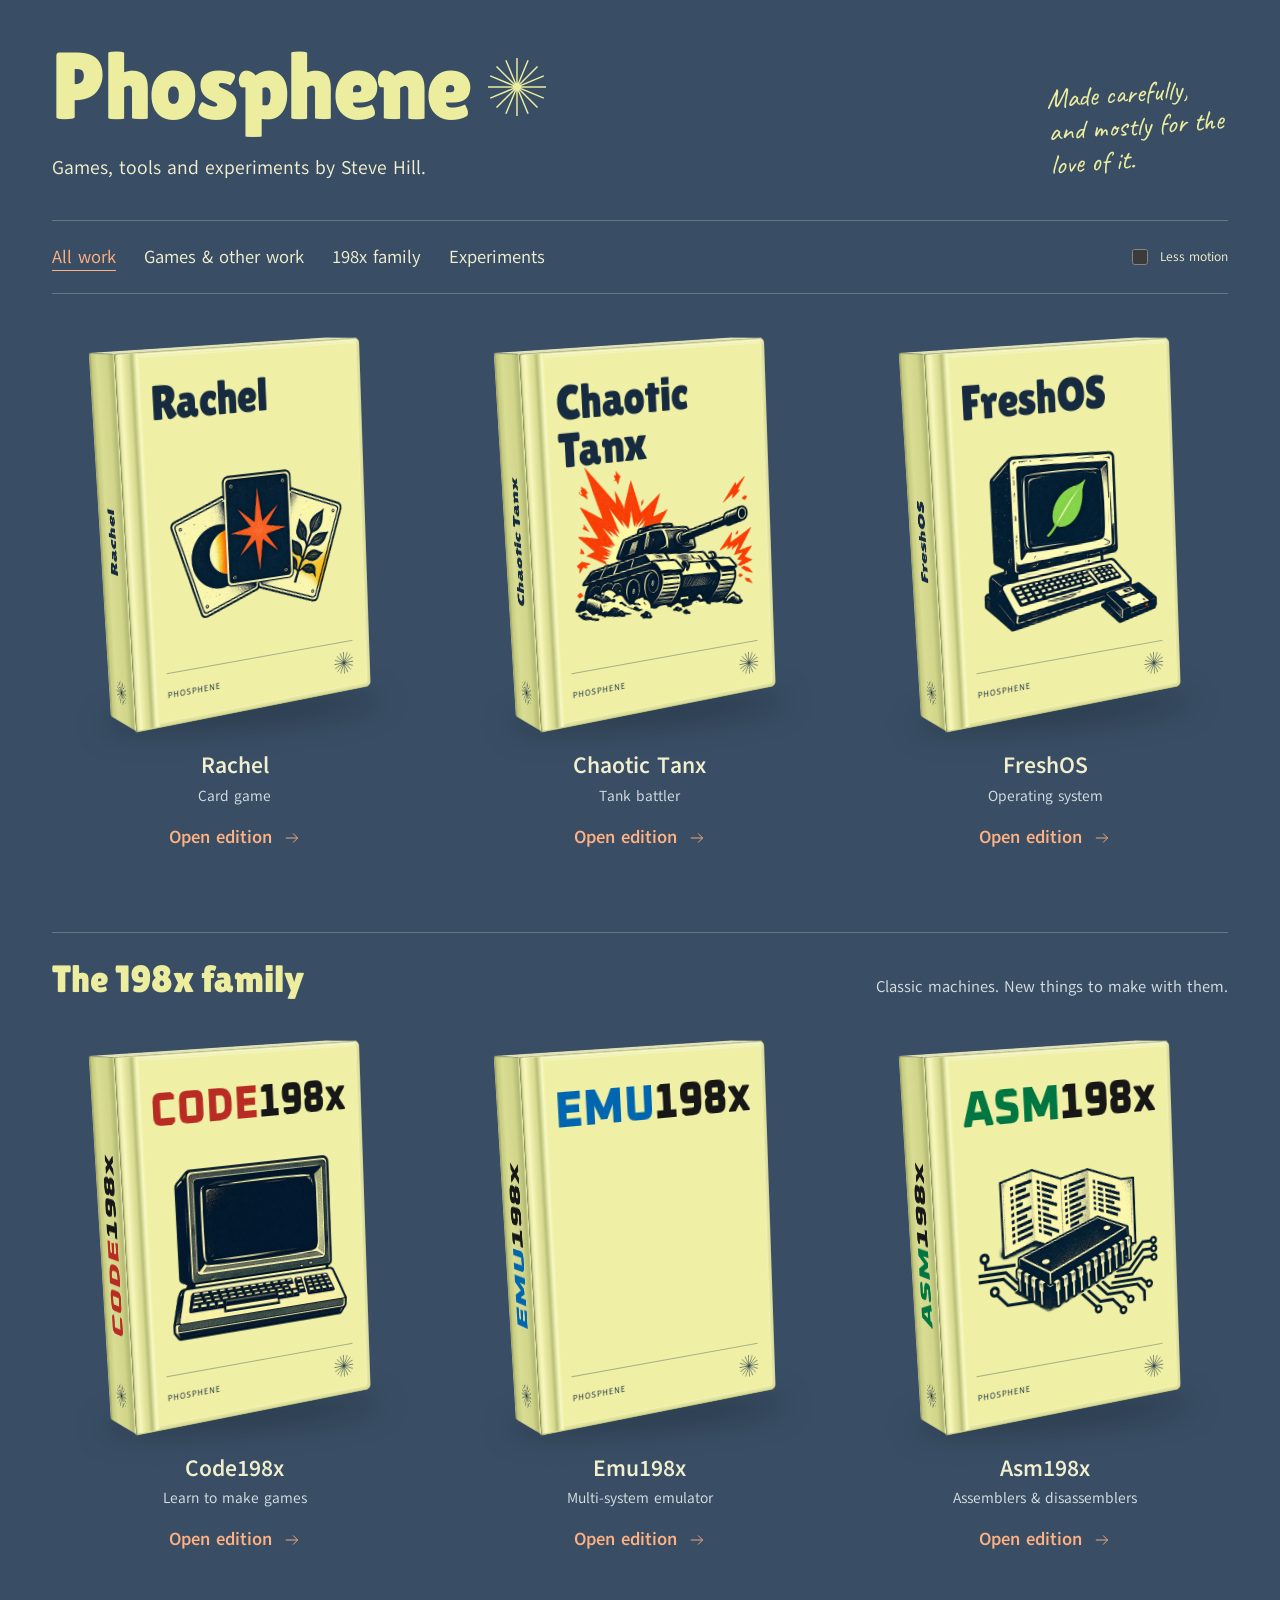
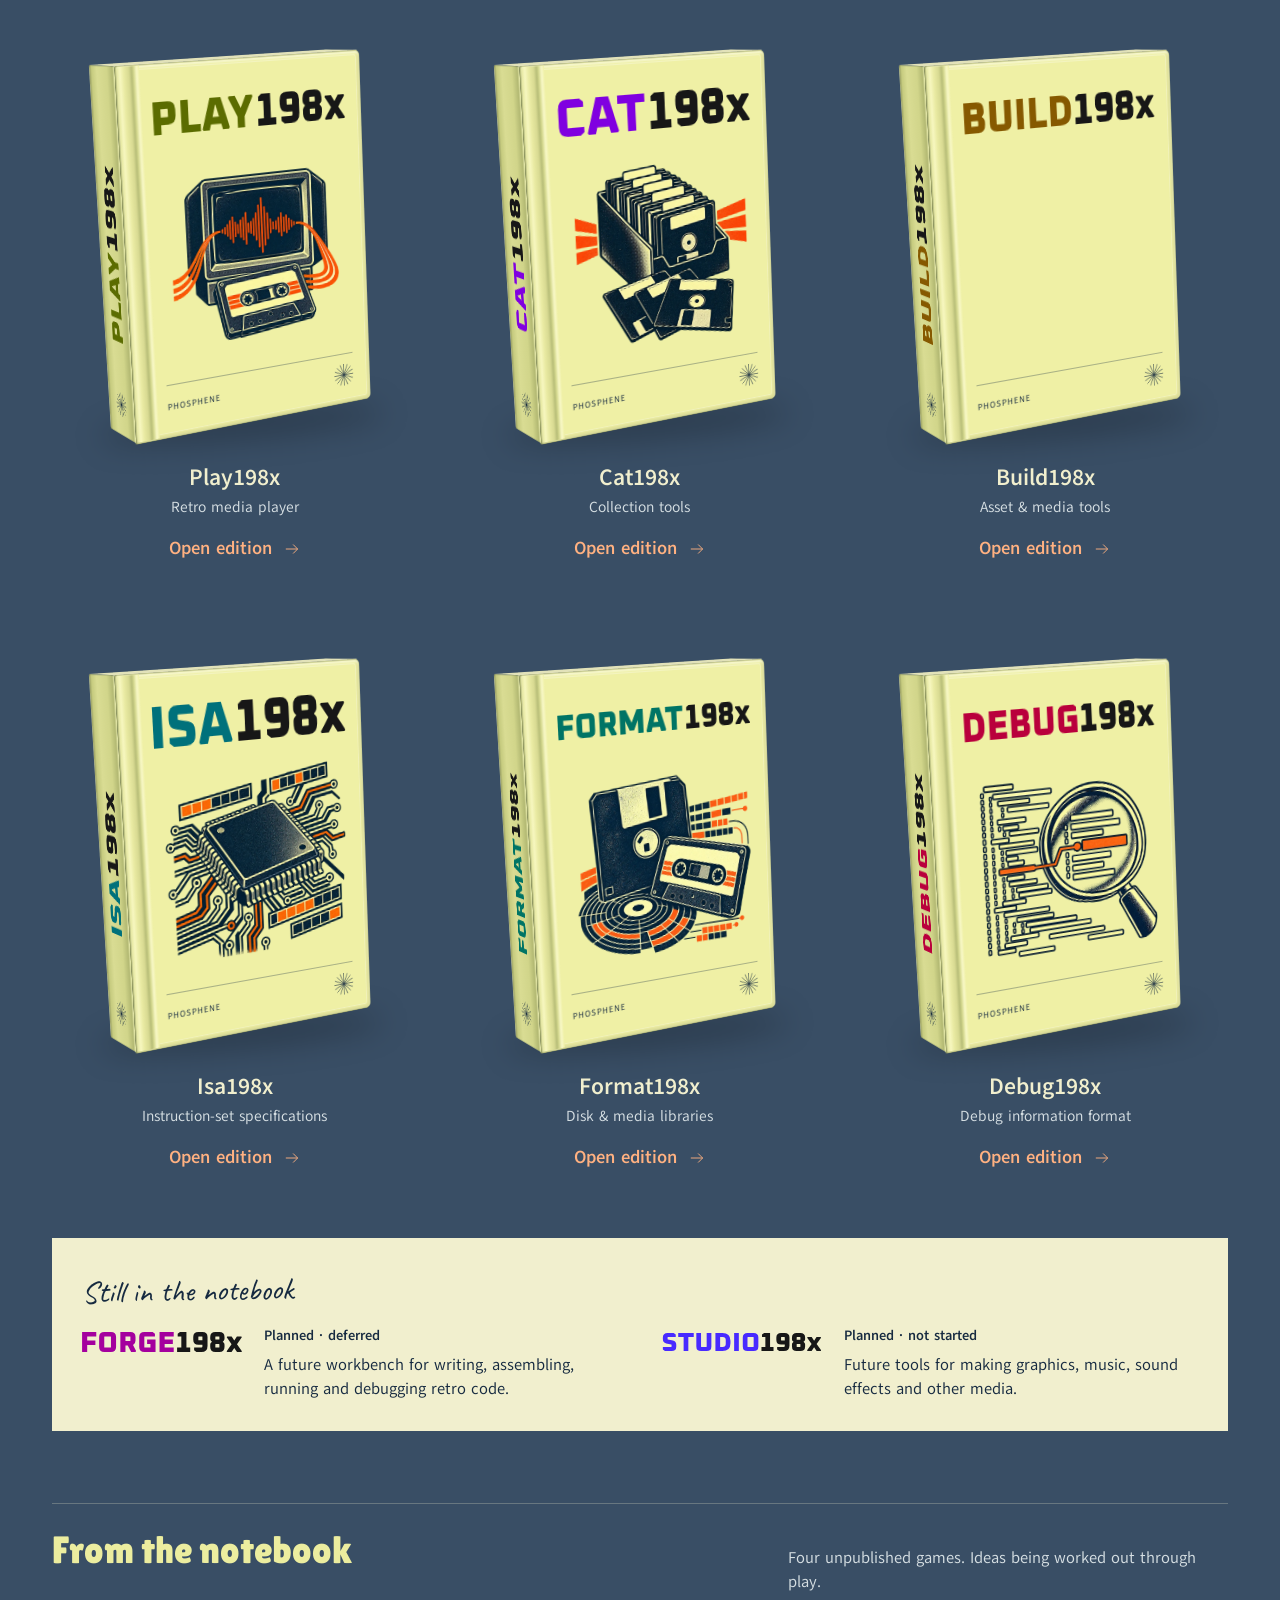
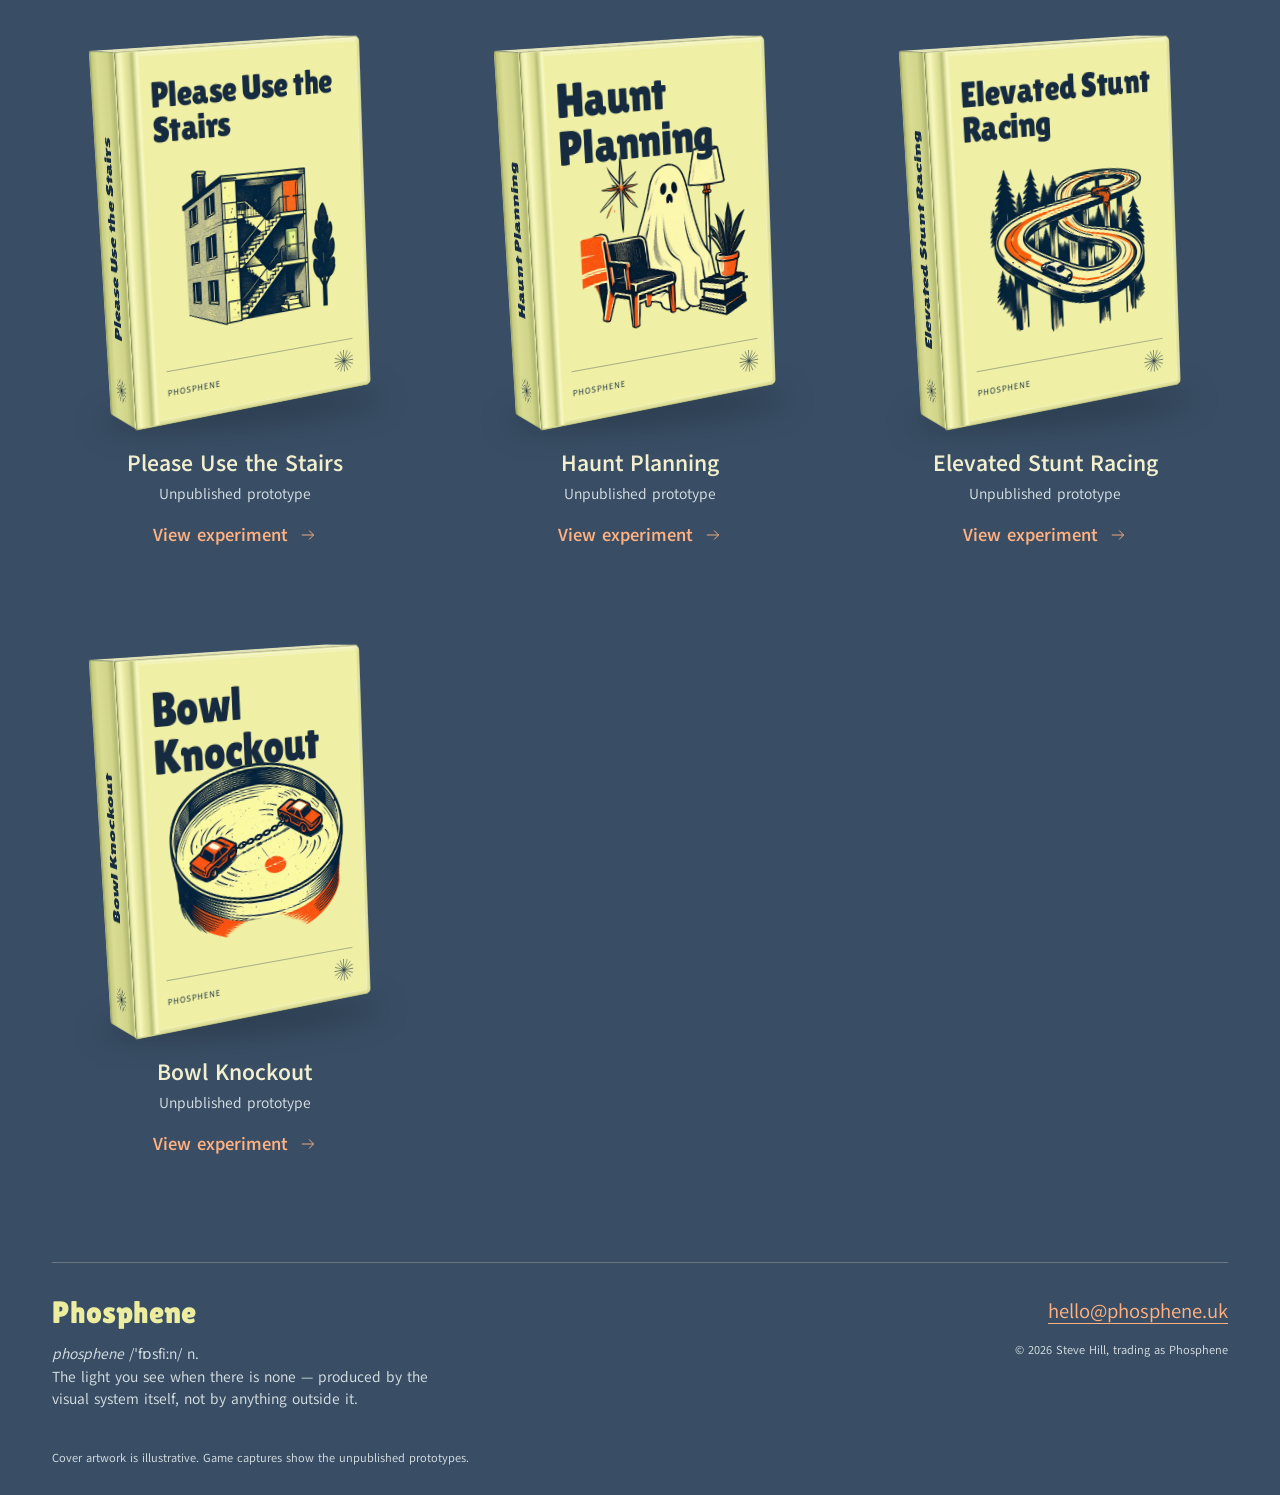
==== commit 25f3a683: "Make Rachel’s downloads and help easy to find Add verified Apple-platform availability and direct st" ====
--- a/public/index.html
+++ b/public/index.html
@@ -63,8 +63,13 @@
           </summary>
           <div class="notebook">
             <p class="note-heading">Inside the edition</p>
-            <p>A tactical card game.</p>
+            <p>A tactical card game, available for iPhone, iPad and Apple silicon Mac.</p>
             <a href="https://rachel.stevehill.xyz">Explore Rachel <svg class="arrow" aria-hidden="true" viewBox="0 0 32 32"><use href="#arrow"></use></svg></a>
+            <div class="project-links">
+              <a href="https://apps.apple.com/app/id6794358319">Download on the App Store <svg class="arrow" aria-hidden="true" viewBox="0 0 32 32"><use href="#arrow"></use></svg></a>
+              <a href="https://rachel.stevehill.xyz/support/">Rachel support <svg class="arrow" aria-hidden="true" viewBox="0 0 32 32"><use href="#arrow"></use></svg></a>
+              <a href="https://rachel.stevehill.xyz/privacy/">Rachel privacy <svg class="arrow" aria-hidden="true" viewBox="0 0 32 32"><use href="#arrow"></use></svg></a>
+            </div>
           </div>
         </details>
       </article>
--- a/public/styles.css
+++ b/public/styles.css
@@ -120,6 +120,7 @@
 .notebook p { margin: 0 0 20px; }
 .notebook .note-heading { font: 27px/1.2 Caveat, cursive; color: var(--citron); margin-bottom: 14px; }
 .notebook a { display: inline-block; padding: 6px 0; }
+.project-links { display: flex; flex-direction: column; align-items: flex-start; gap: 6px; margin-top: 6px; }
 .notebook figure { margin: 22px 0 0; }
 .capture { display: block; width: 100%; height: auto; }
 .notebook figcaption { color: var(--muted); font-size: 13px; margin-top: 9px; }
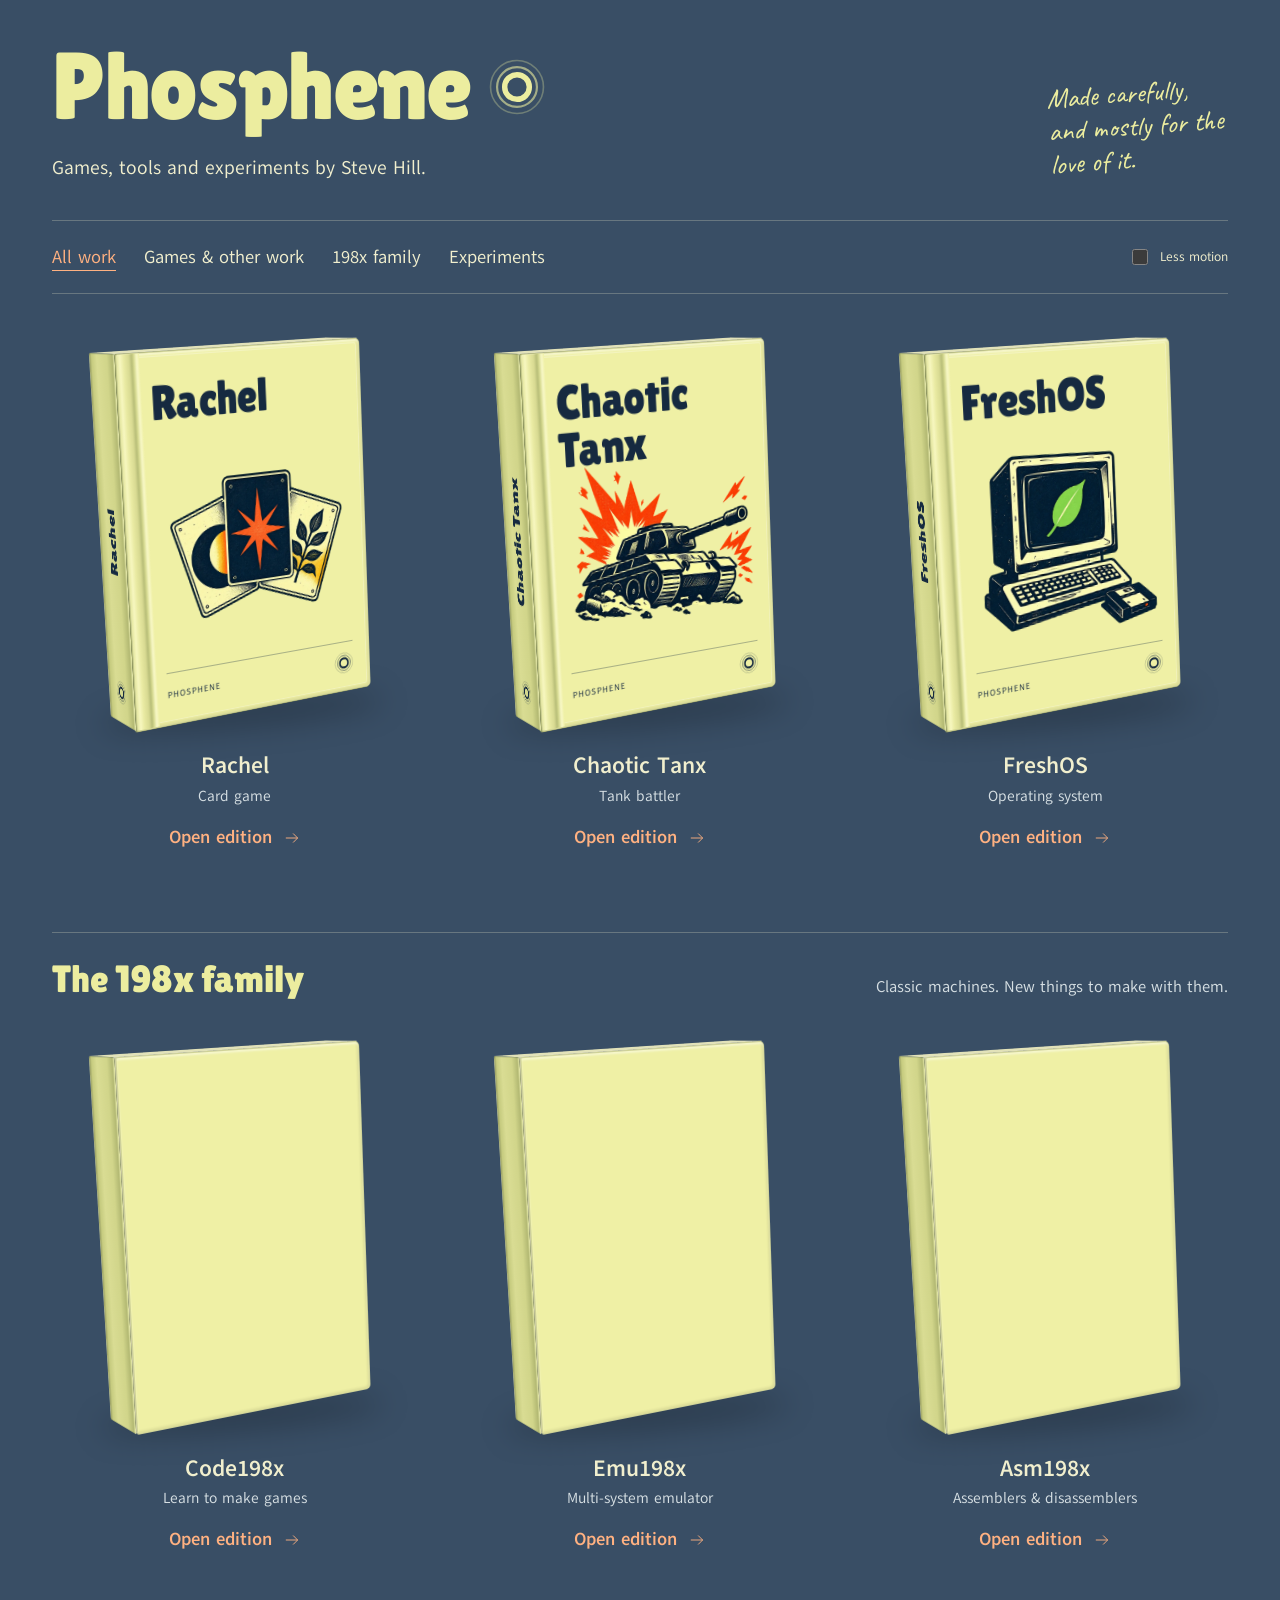
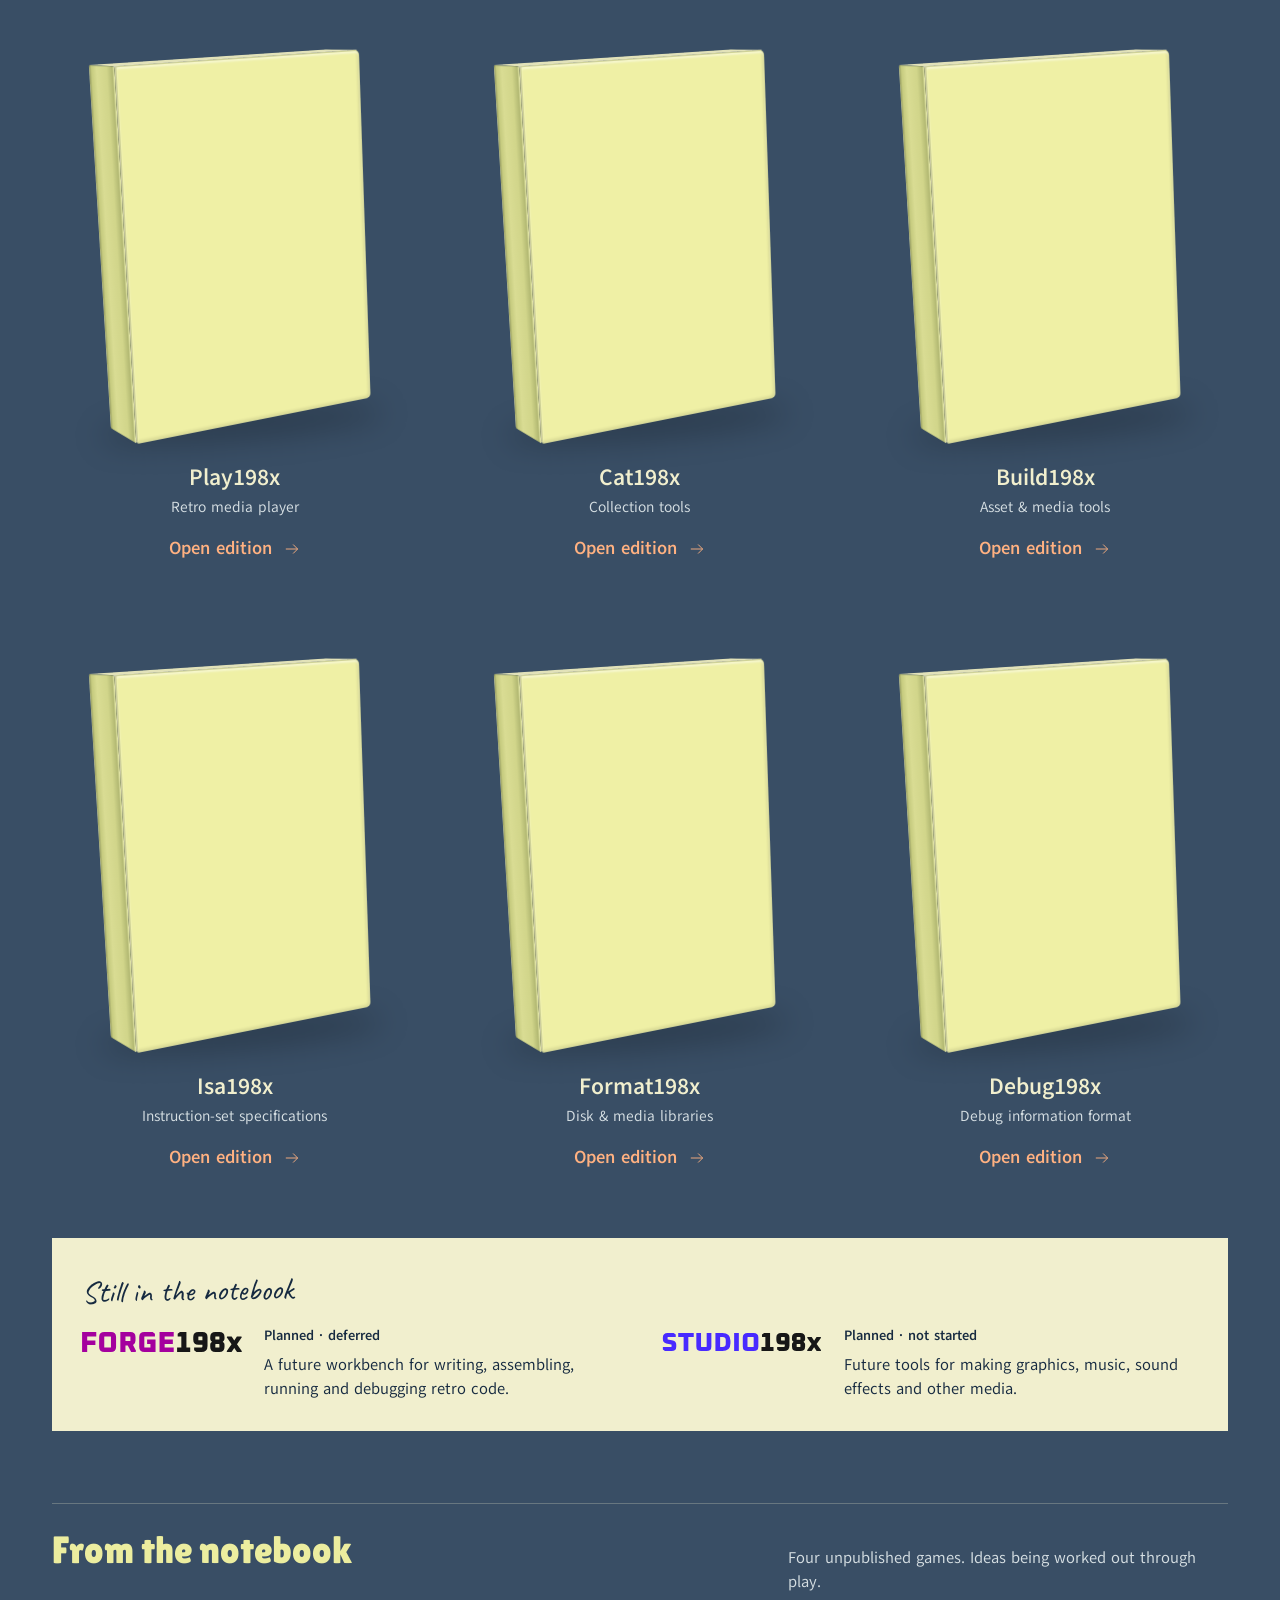
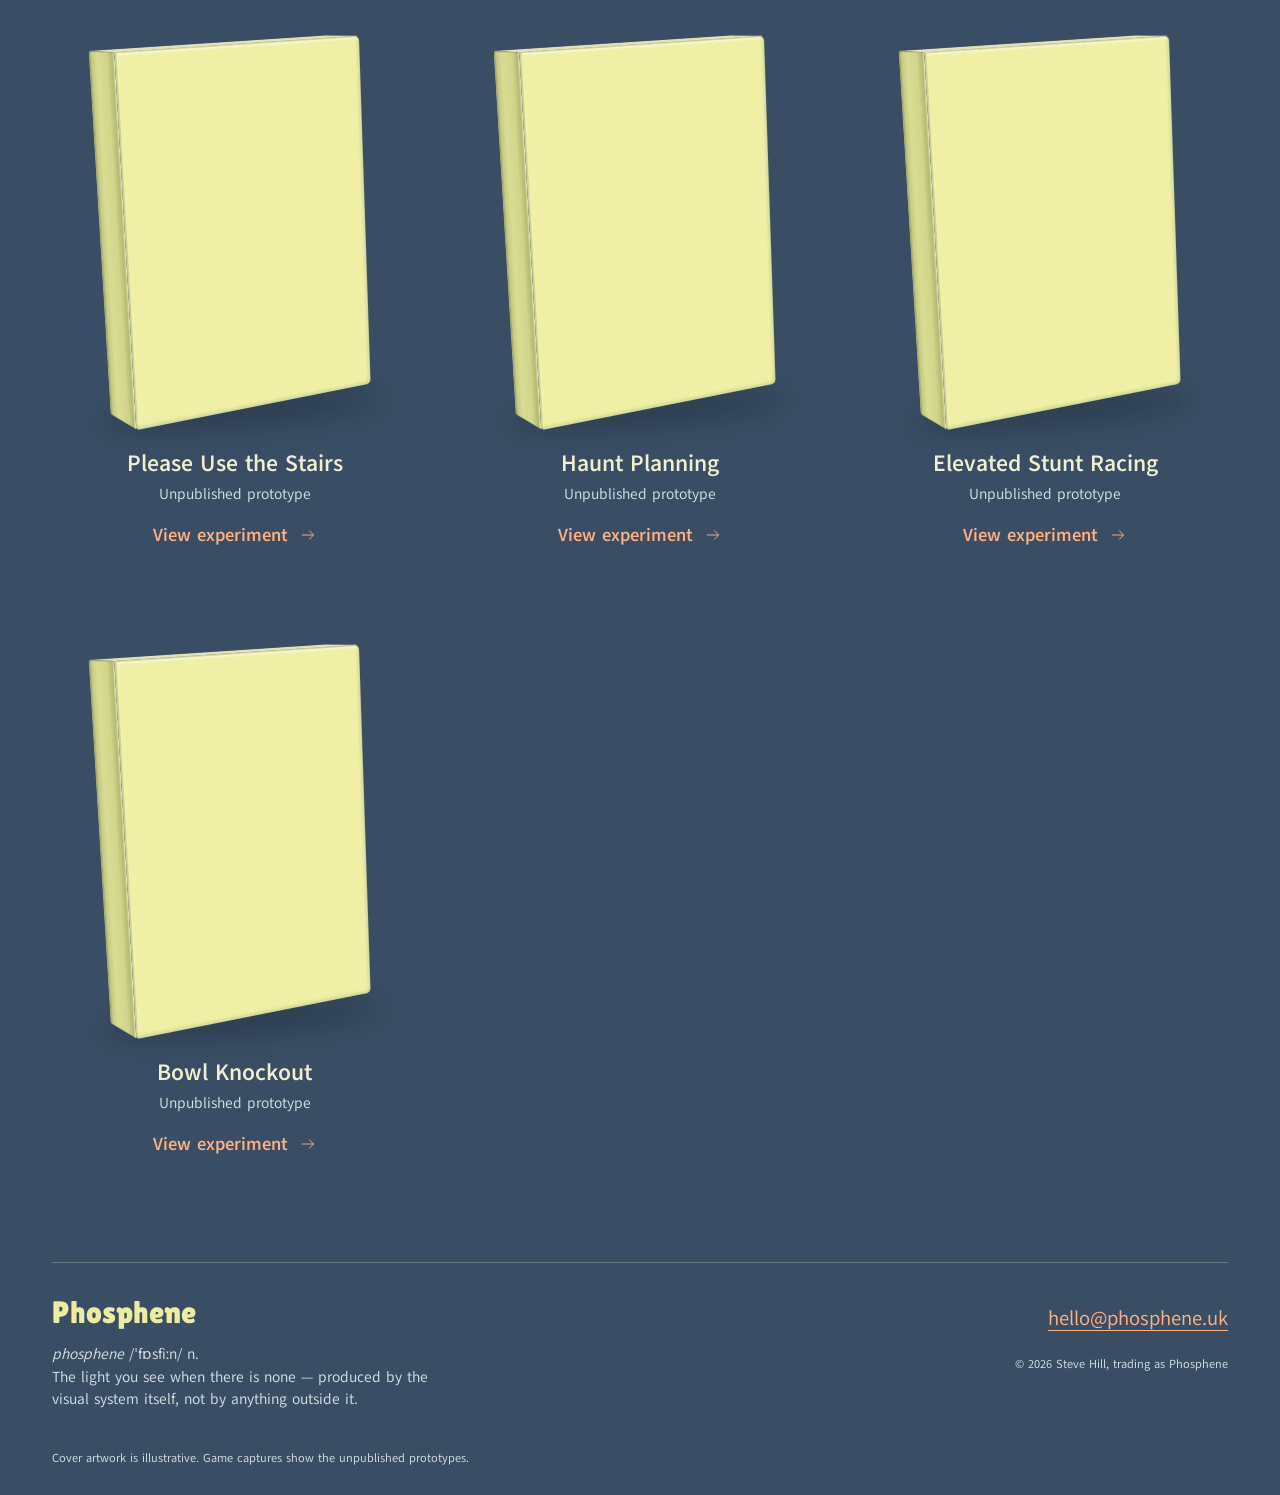
==== commit fce3859d: "Replace the radial star with the glowing o across the site The Phosphene mark is now a bold ring wit" ====
--- a/public/index.html
+++ b/public/index.html
@@ -19,7 +19,7 @@
 <body>
   <a class="skip" href="#collection">Skip to the collection</a>
   <svg width="0" height="0" aria-hidden="true" style="position:absolute"><defs>
-    <symbol id="studio-star" viewBox="0 0 32 32"><g fill="none" stroke="currentColor" stroke-width=".8"><path d="M16 0v32M0 16h32M4.686 4.686l22.628 22.628M4.686 27.314L27.314 4.686M9.877 1.218l12.246 29.564M1.218 9.877l29.564 12.246M1.218 22.123L30.782 9.877M9.877 30.782L22.123 1.218"/></g></symbol>
+    <symbol id="studio-star" viewBox="0 0 32 32"><g fill="none" stroke="currentColor"><circle cx="16" cy="16" r="6.8" stroke-width="3"/><circle cx="16" cy="16" r="11" stroke-width="1.2" opacity=".6"/><circle cx="16" cy="16" r="14.6" stroke-width=".9" opacity=".3"/></g></symbol>
     <symbol id="arrow" viewBox="0 0 32 32"><path d="M5 16h21M18 8l8 8-8 8"/></symbol>
   </defs></svg>
   <div class="page">
--- a/public/styles.css
+++ b/public/styles.css
@@ -119,7 +119,7 @@
 .notebook { margin: 18px 0 0; padding: 24px 6px 0; border-top: 1px solid var(--rule); }
 .notebook p { margin: 0 0 20px; }
 .notebook .note-heading { font: 27px/1.2 Caveat, cursive; color: var(--citron); margin-bottom: 14px; }
-.notebook a { display: inline-block; padding: 6px 0; }
+.notebook a { display: inline-block; min-height: 44px; padding: 6px 0; }
 .project-links { display: flex; flex-direction: column; align-items: flex-start; gap: 6px; margin-top: 6px; }
 .notebook figure { margin: 22px 0 0; }
 .capture { display: block; width: 100%; height: auto; }
@@ -136,7 +136,7 @@
 .footer-brand { font: 31px/1 Lilita, sans-serif; color: var(--citron); margin: 0 0 15px; }
 .colophon .definition { font-size: 15px; color: var(--muted); max-width: 400px; margin: 0; }
 .contact { text-align: right; }
-.contact a { font-size: 20px; }
+.contact a { display: inline-flex; align-items: center; min-height: 44px; font-size: 20px; }
 .legal, .art-note { font-size: 12px; color: var(--muted); margin: 14px 0 0; }
 .art-note { grid-column: 1/-1; margin-top: 6px; }
 .less-motion .book, .less-motion .lid { transition: none; }
@@ -186,7 +186,7 @@
   .collection-nav { margin-top: 26px; flex-wrap: wrap; gap: 3px 16px; padding: 8px 0; }
   .filters, .fallback-nav { gap: 0 20px; }
   .filters button { font-size: 16px; }
-  .motion-control { font-size: 12px; min-height: 36px; }
+  .motion-control { font-size: 12px; min-height: 44px; }
   .editions { grid-template-columns: minmax(0, 1fr); gap: 42px; }
   .scene { --w: 254px; --h: 344px; --d: 59px; height: 422px; }
   .shelf { margin-top: 62px; }
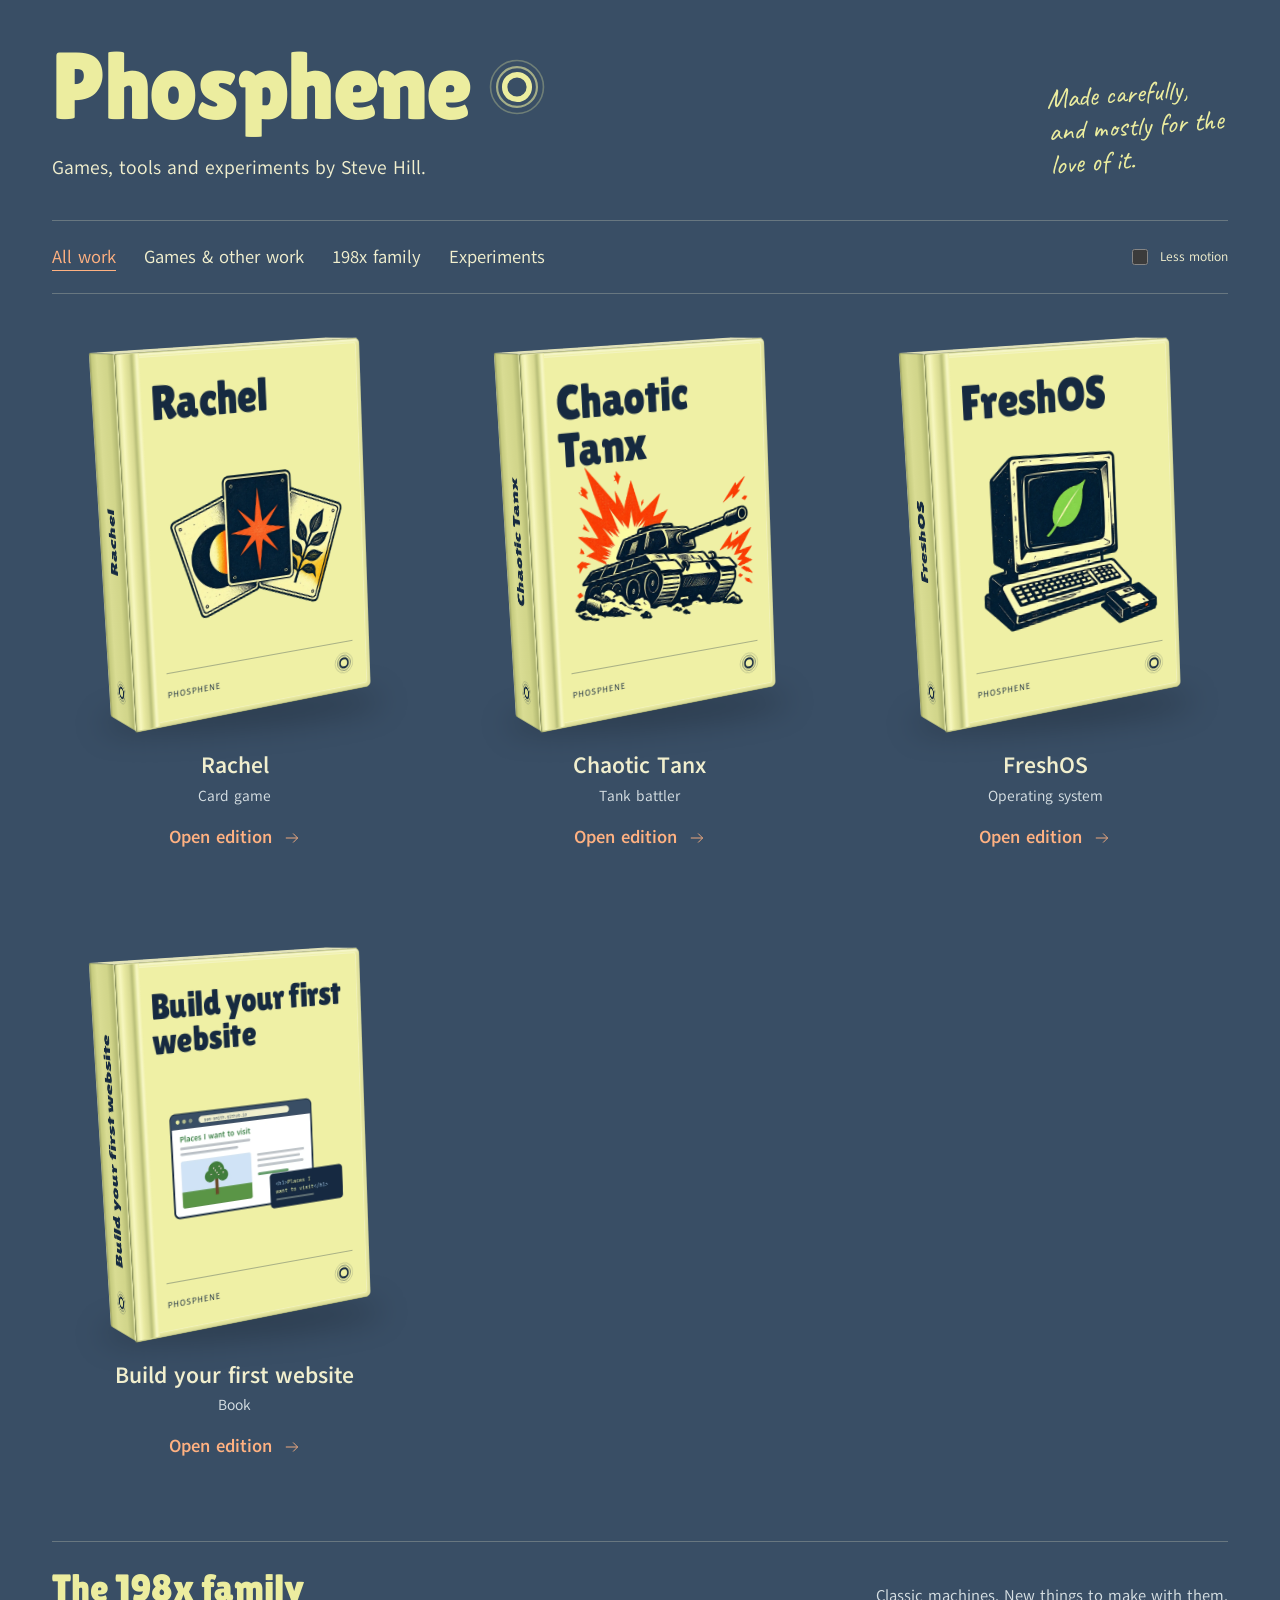
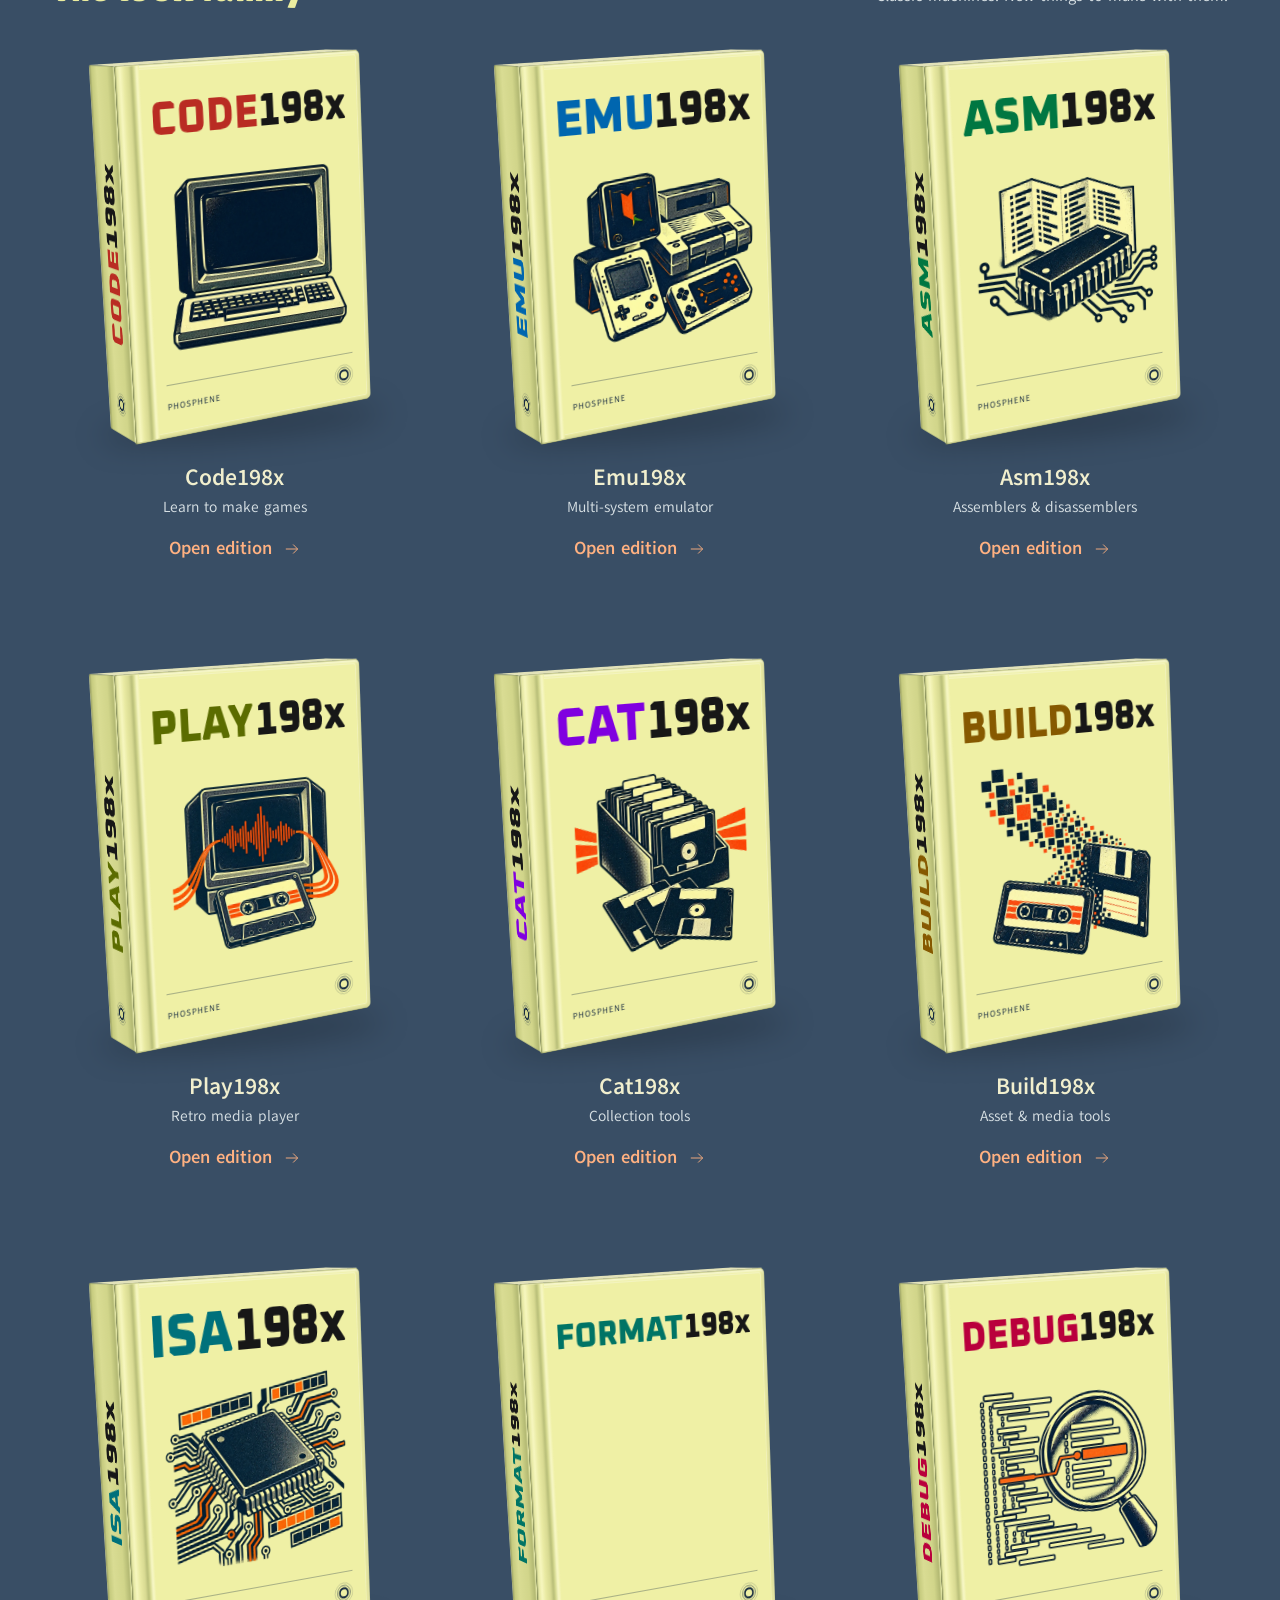
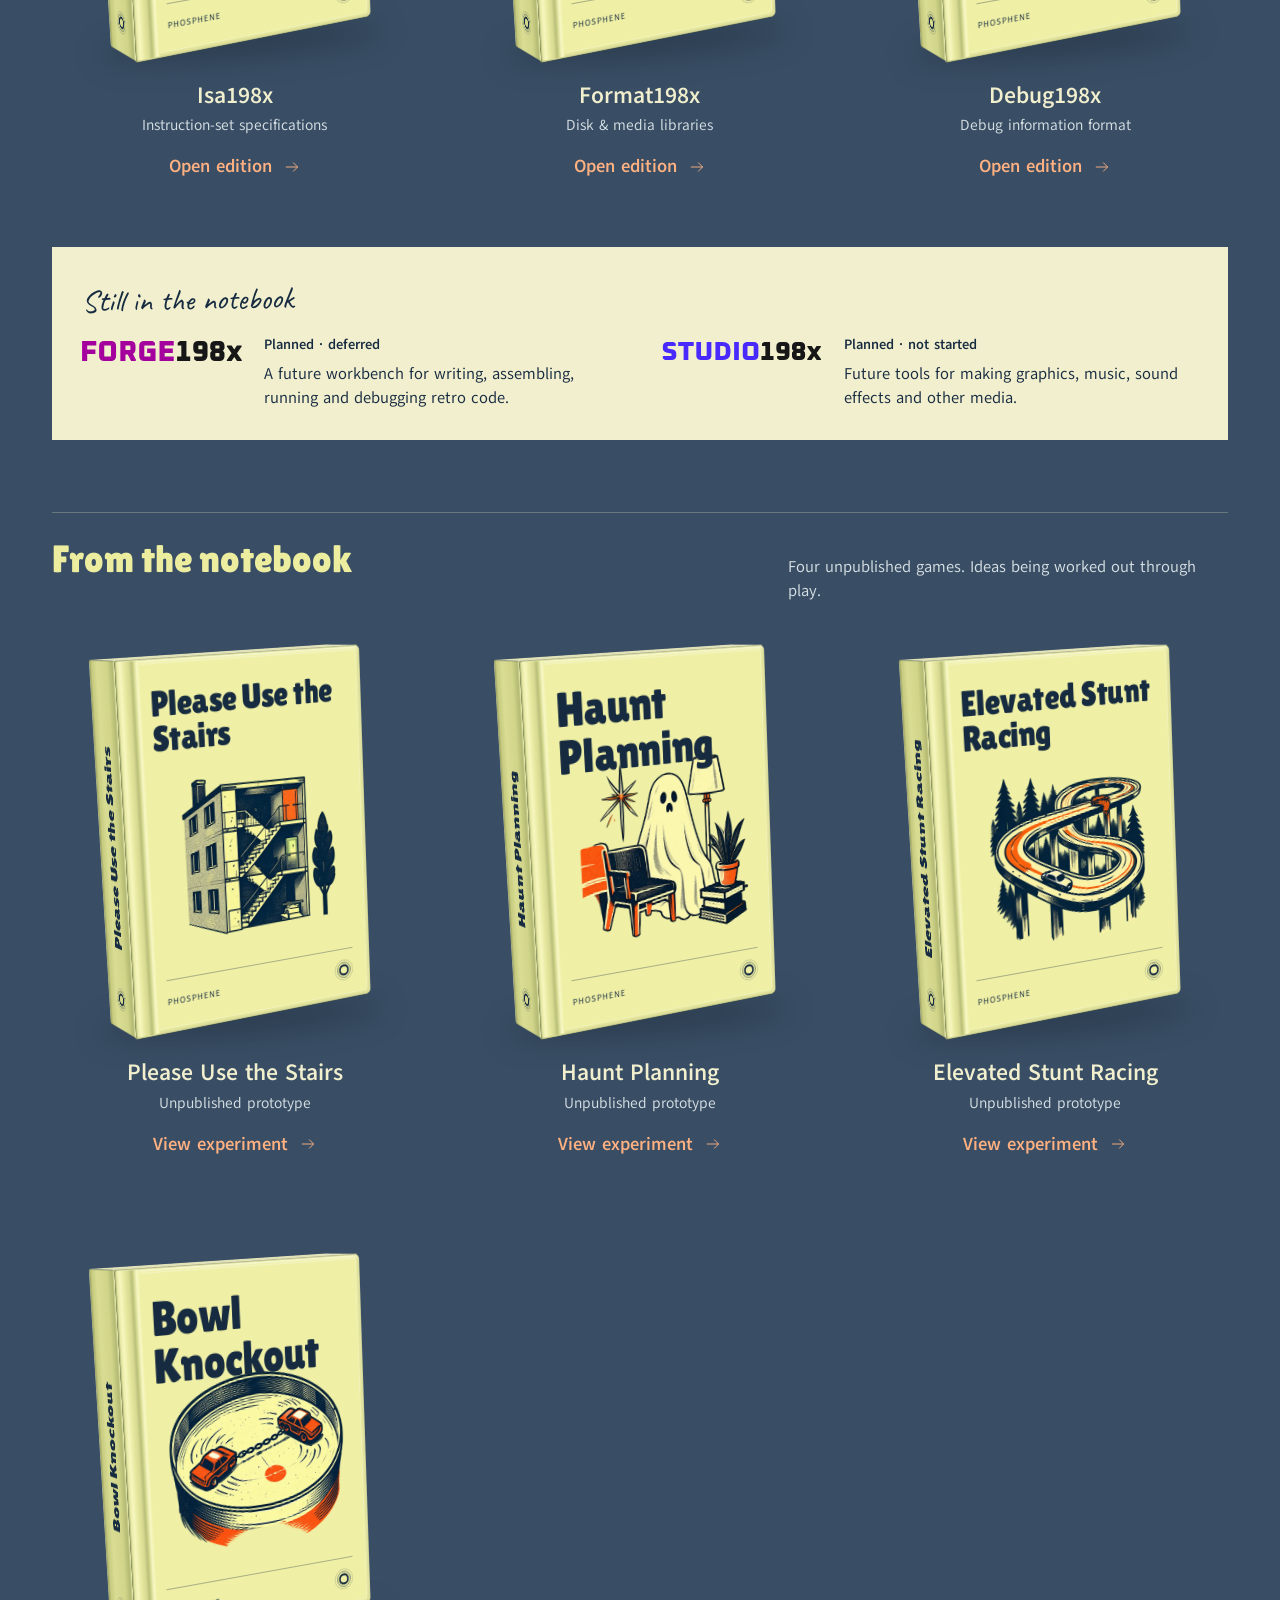
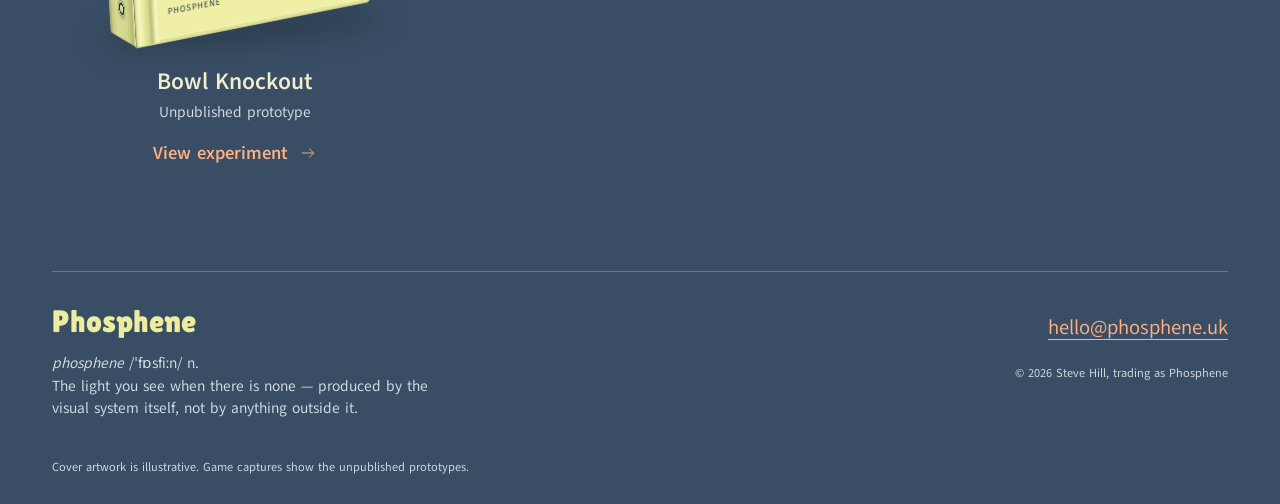
==== commit 1dacc642: "Add Build your first website to the collection The book gets its own edition on the shelf of games a" ====
--- a/public/index.html
+++ b/public/index.html
@@ -36,7 +36,7 @@
         <button type="button" data-filter="experiments" aria-pressed="false" aria-controls="collection">Experiments</button>
       </div>
       <label class="motion-control" hidden><input type="checkbox" id="less-motion"> Less motion</label>
-      <p class="visually-hidden" id="filter-status" role="status">18 projects shown. All work.</p>
+      <p class="visually-hidden" id="filter-status" role="status">19 projects shown. All work.</p>
     </div>
     <main id="collection" tabindex="-1">
 <section class="shelf" id="games" data-shelf aria-labelledby="games-heading"><h2 class="visually-hidden" id="games-heading">Games & other work</h2><div class="editions">
@@ -126,6 +126,34 @@
             <p class="note-heading">Inside the edition</p>
             <p>An experimental microkernel operating system, built in Rust.</p>
             <a href="https://github.com/fresh-os/freshos">FreshOS on GitHub <svg class="arrow" aria-hidden="true" viewBox="0 0 32 32"><use href="#arrow"></use></svg></a>
+          </div>
+        </details>
+      </article>
+      <article class="edition long" id="build-your-first-website" data-project data-group="games">
+        <h3 class="visually-hidden">Build your first website</h3>
+        <details name="editions">
+          <summary>
+            <span class="scene" aria-hidden="true">
+              <span class="ground-shadow"></span>
+              <span class="book">
+                <span class="face back"></span>
+                <span class="face spine"><span class="spine-title">Build your first website</span><svg class="imprint-star" aria-hidden="true" viewBox="0 0 32 32"><use href="#studio-star"></use></svg></span>
+                <span class="face edge"></span><span class="face top"></span><span class="face bottom"></span>
+                <span class="face tray"><span class="insert"><svg class="imprint-star" aria-hidden="true" viewBox="0 0 32 32"><use href="#studio-star"></use></svg><span class="insert-title">Build your first website</span><span class="insert-note">Book</span></span></span>
+                <span class="lid">
+                  <span class="face front"><span class="cover-title long-title">Build your first website</span><img class="cover-art" src="assets/editions/build-your-first-website.webp" alt="" width="768" height="768" loading="lazy" decoding="async"><span class="cover-imprint"><span>Phosphene</span><svg class="imprint-star" aria-hidden="true" viewBox="0 0 32 32"><use href="#studio-star"></use></svg></span></span>
+                  <span class="face lid-inner"><span>Made carefully,<br>and mostly for<br>the love of it.</span></span>
+                </span>
+              </span>
+            </span>
+            <span class="project-title">Build your first website</span>
+            <span class="project-category">Book</span>
+            <span class="open-action"><span class="open-label">Open edition</span><span class="close-label">Close edition</span><svg class="arrow" aria-hidden="true" viewBox="0 0 32 32"><use href="#arrow"></use></svg></span>
+          </summary>
+          <div class="notebook">
+            <p class="note-heading">Inside the edition</p>
+            <p>A beginner’s book that takes you from a page written by hand to a website built with Astro, published for free with GitHub Pages. Part 1 is free to read online. The PDF, ebook and paperback are coming soon.</p>
+            <a href="https://build-your-first-website.phosphene.uk/">Read Part 1 free <svg class="arrow" aria-hidden="true" viewBox="0 0 32 32"><use href="#arrow"></use></svg></a>
           </div>
         </details>
       </article>
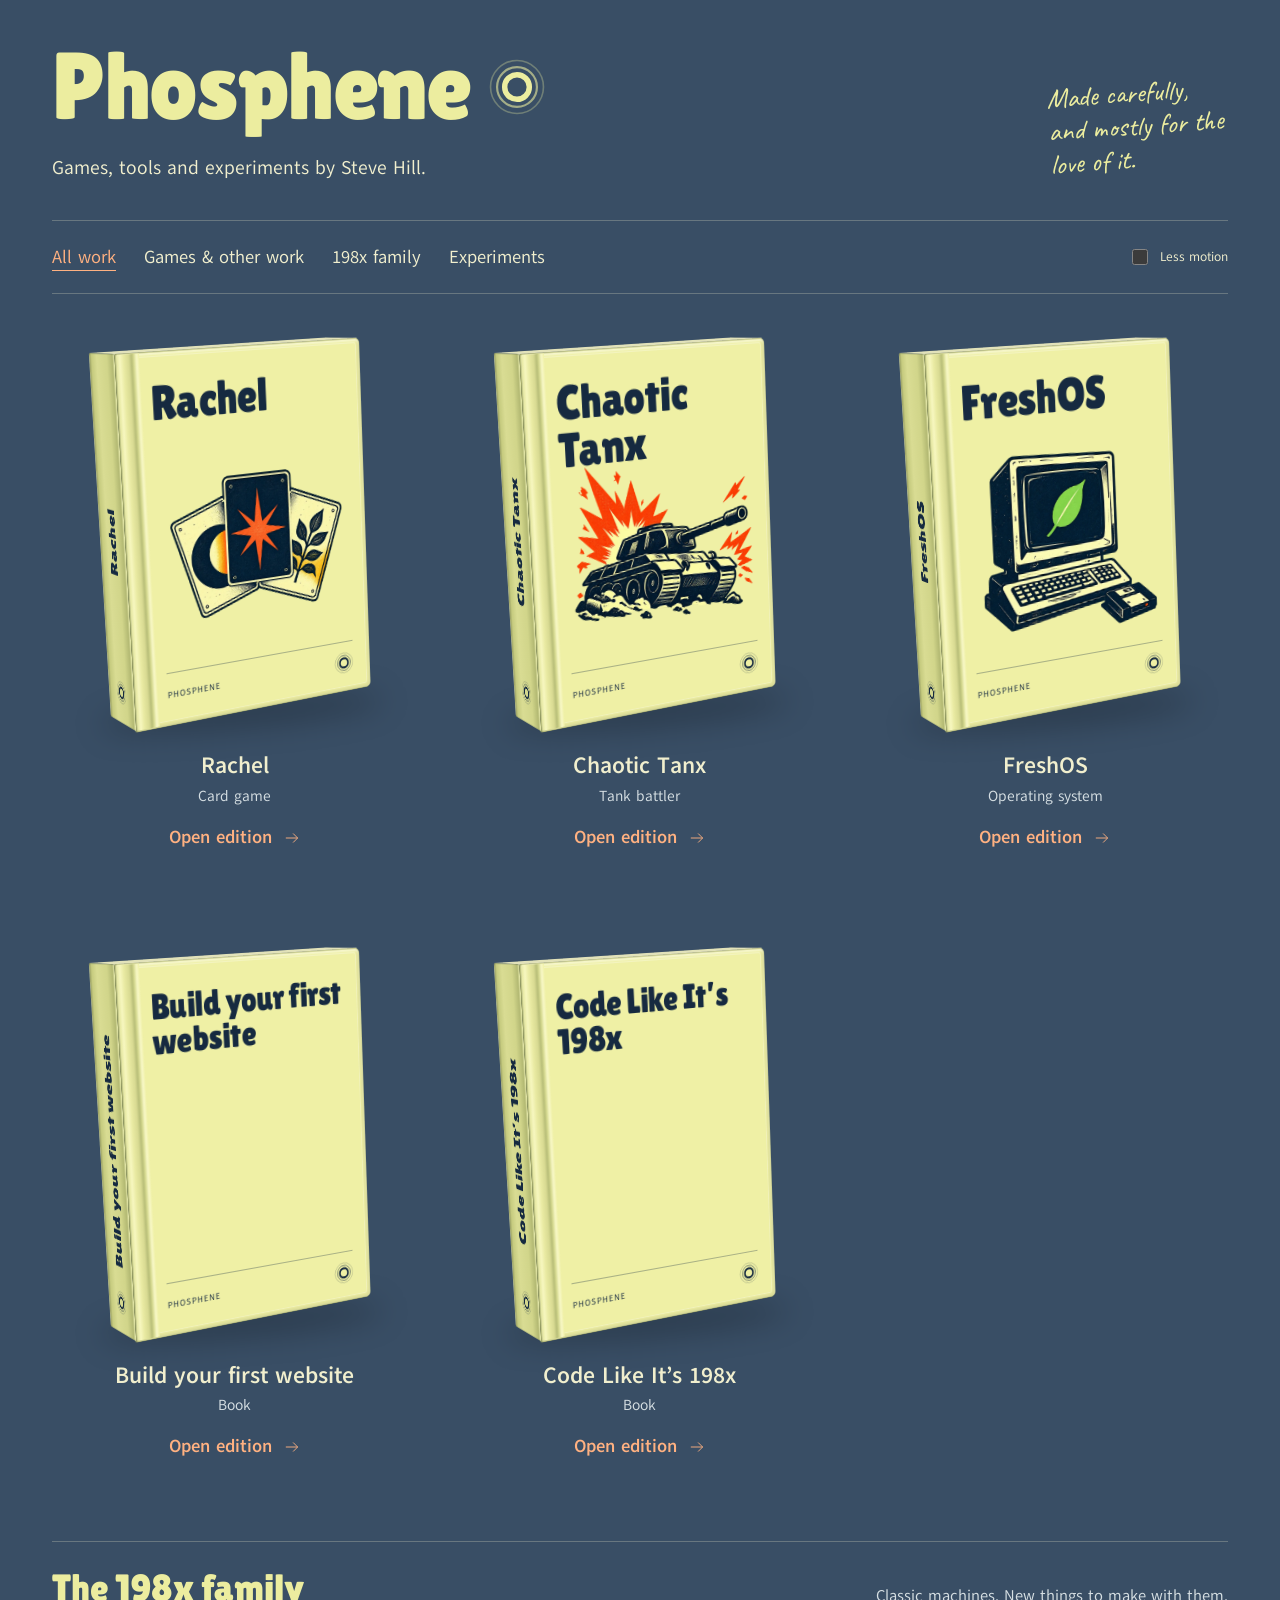
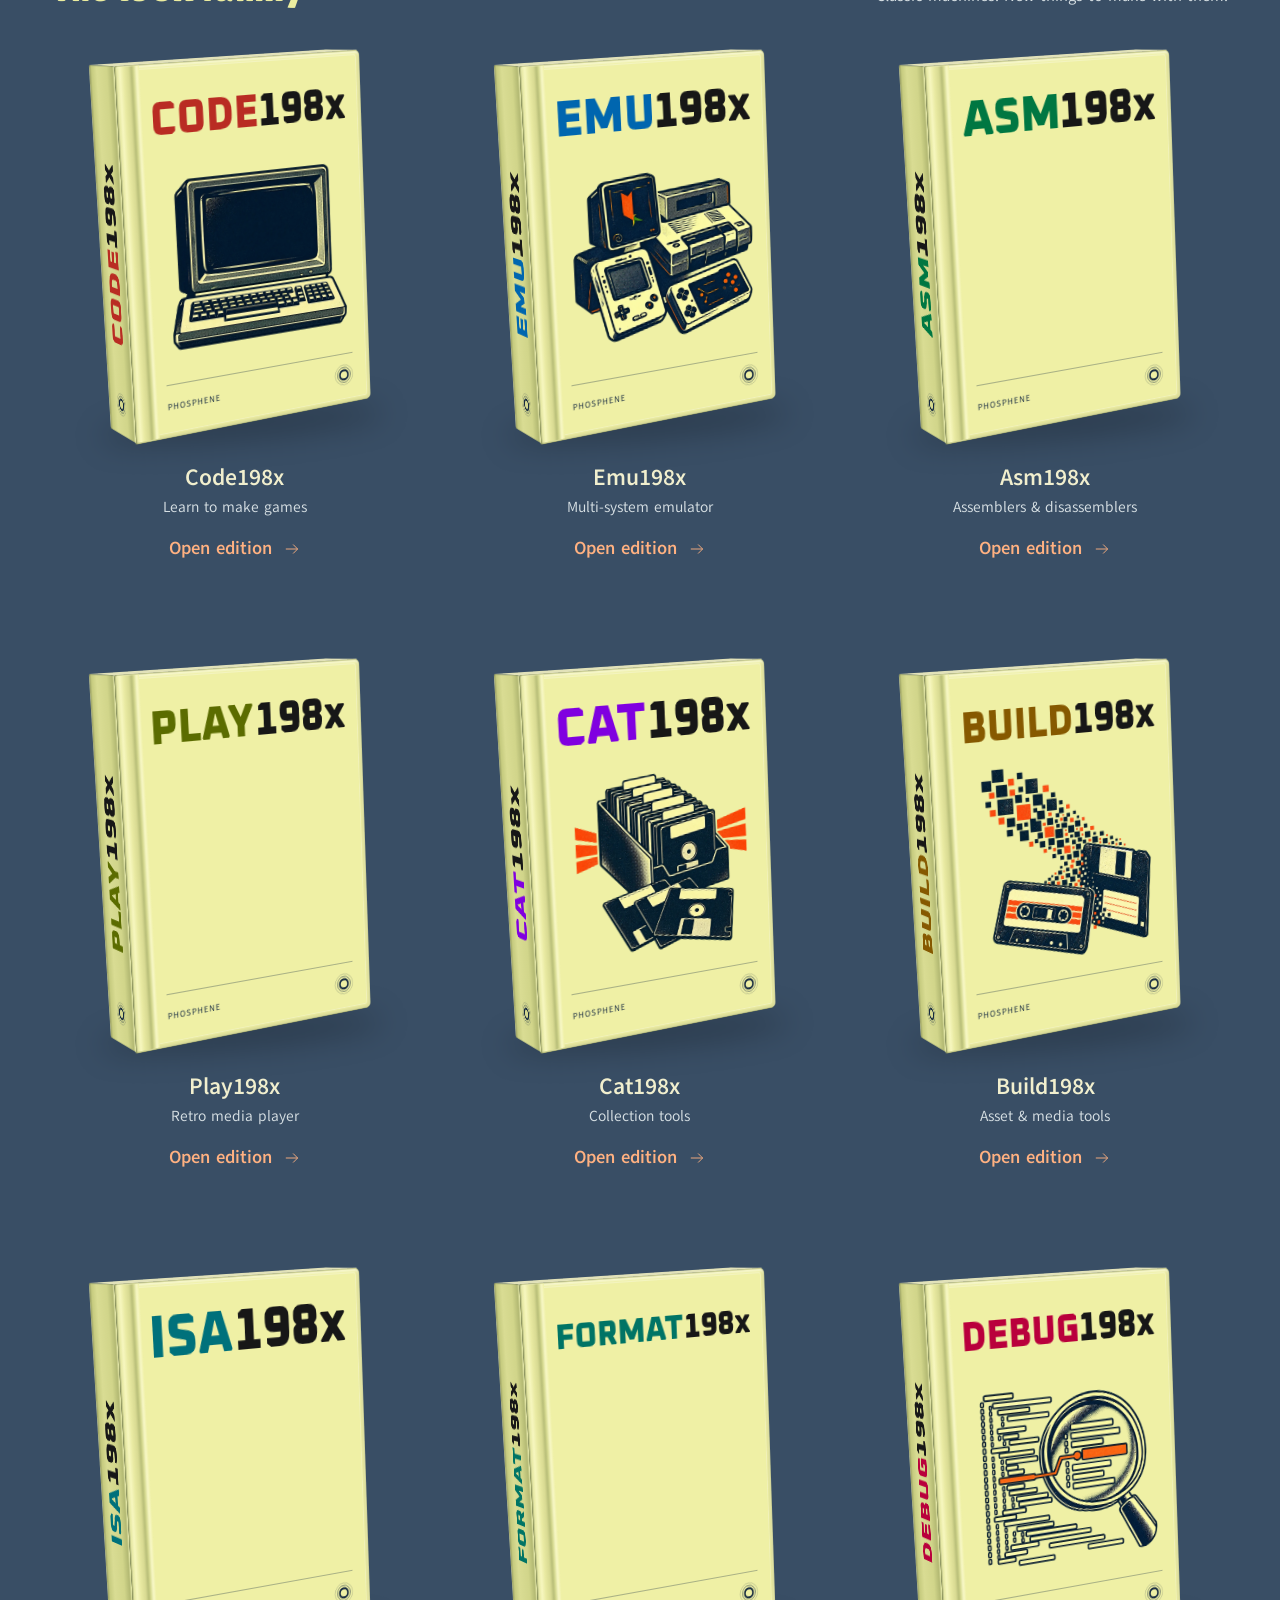
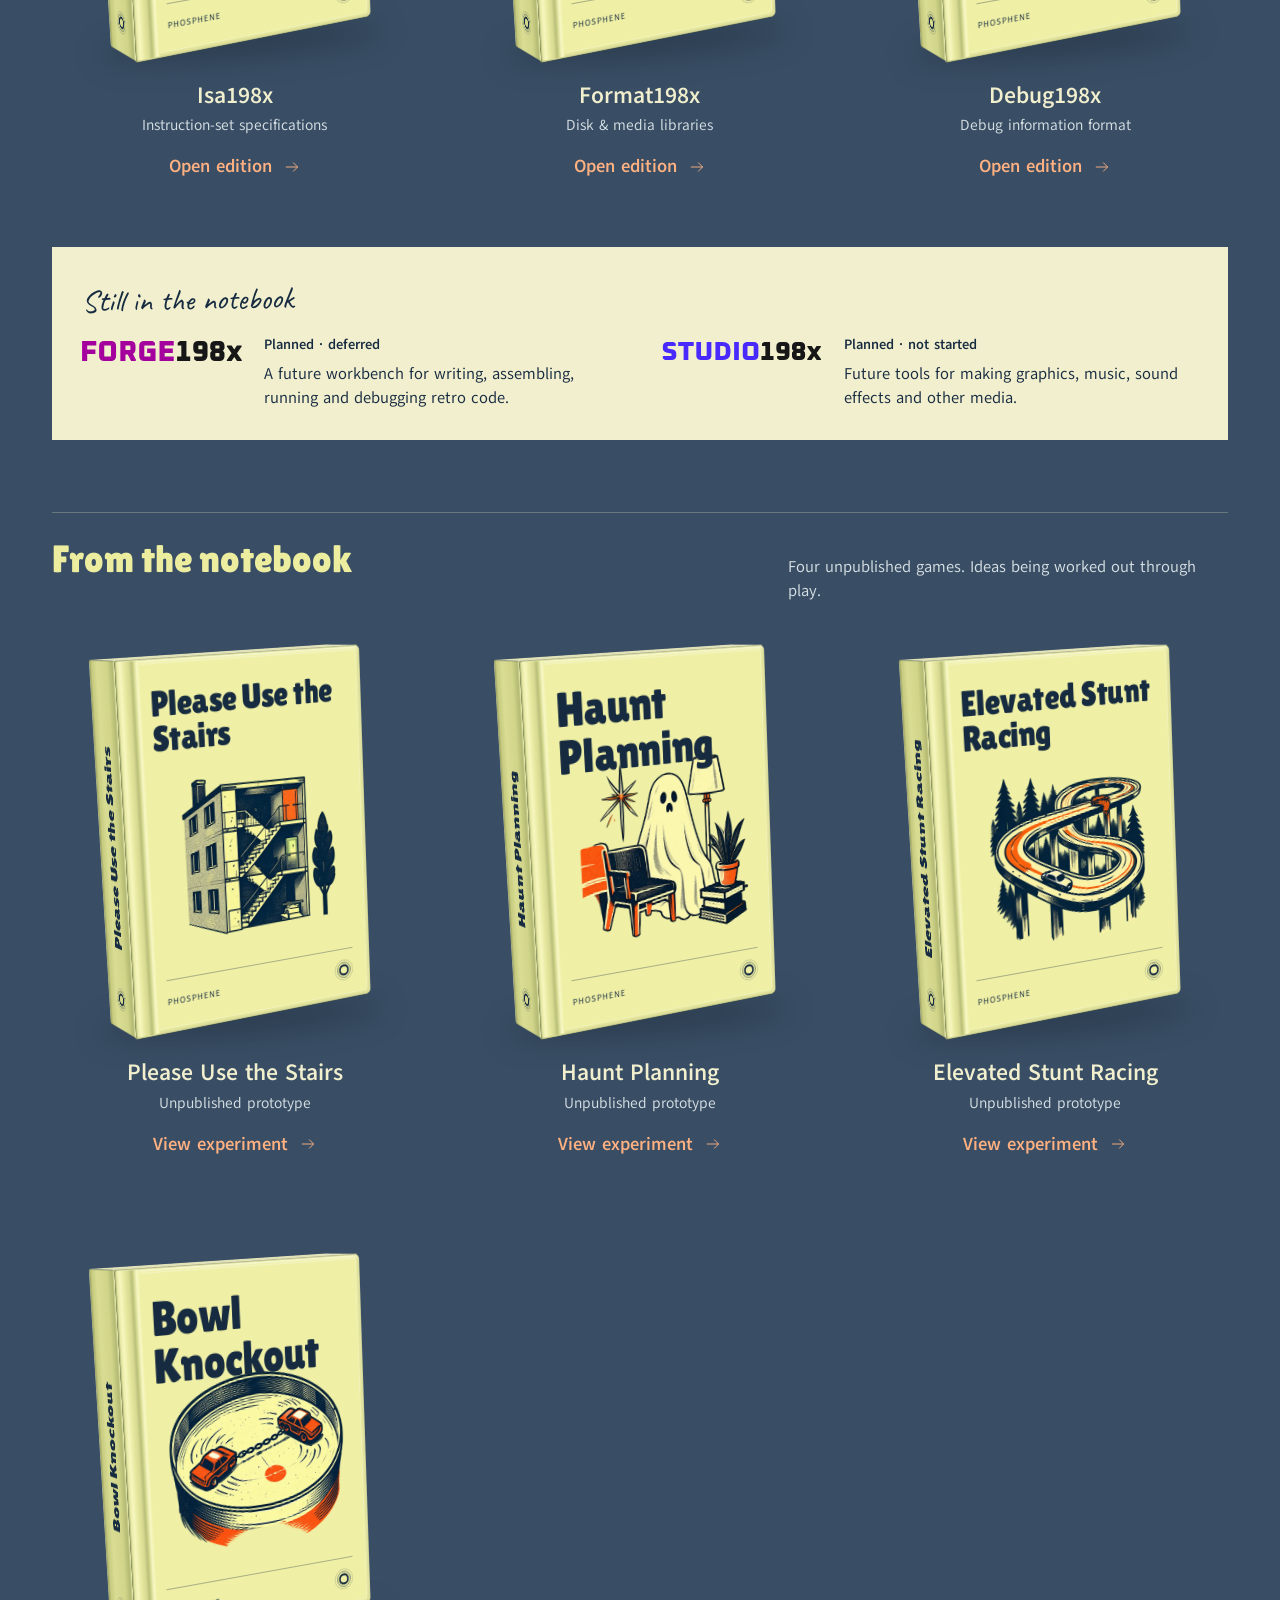
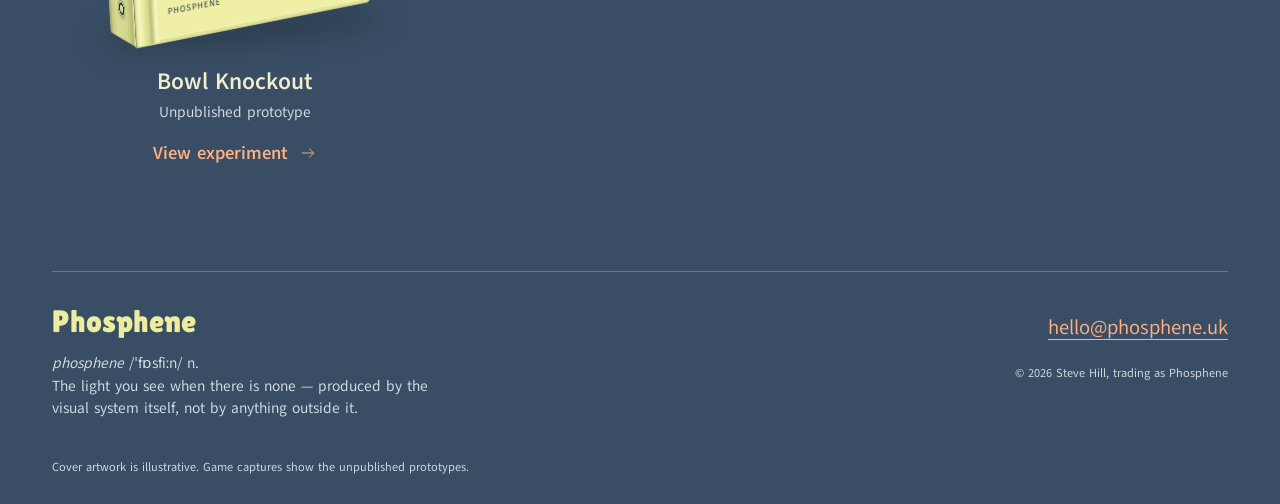
==== commit 8b8421c1: "Add Code Like It's 198x to the collection A second Phosphene book, beside Build your first website o" ====
--- a/public/index.html
+++ b/public/index.html
@@ -157,6 +157,34 @@
           </div>
         </details>
       </article>
+      <article class="edition long" id="code-like-its-198x" data-project data-group="games">
+        <h3 class="visually-hidden">Code Like It’s 198x</h3>
+        <details name="editions">
+          <summary>
+            <span class="scene" aria-hidden="true">
+              <span class="ground-shadow"></span>
+              <span class="book">
+                <span class="face back"></span>
+                <span class="face spine"><span class="spine-title">Code Like It’s 198x</span><svg class="imprint-star" aria-hidden="true" viewBox="0 0 32 32"><use href="#studio-star"></use></svg></span>
+                <span class="face edge"></span><span class="face top"></span><span class="face bottom"></span>
+                <span class="face tray"><span class="insert"><svg class="imprint-star" aria-hidden="true" viewBox="0 0 32 32"><use href="#studio-star"></use></svg><span class="insert-title">Code Like It’s 198x</span><span class="insert-note">Book</span></span></span>
+                <span class="lid">
+                  <span class="face front"><span class="cover-title long-title">Code Like It’s 198x</span><img class="cover-art" src="assets/editions/code-like-its-198x.webp" alt="" width="768" height="768" loading="lazy" decoding="async"><span class="cover-imprint"><span>Phosphene</span><svg class="imprint-star" aria-hidden="true" viewBox="0 0 32 32"><use href="#studio-star"></use></svg></span></span>
+                  <span class="face lid-inner"><span>Made carefully,<br>and mostly for<br>the love of it.</span></span>
+                </span>
+              </span>
+            </span>
+            <span class="project-title">Code Like It’s 198x</span>
+            <span class="project-category">Book</span>
+            <span class="open-action"><span class="open-label">Open edition</span><span class="close-label">Close edition</span><svg class="arrow" aria-hidden="true" viewBox="0 0 32 32"><use href="#arrow"></use></svg></span>
+          </summary>
+          <div class="notebook">
+            <p class="note-heading">Inside the edition</p>
+            <p>A book about how computers really work, told on the ZX Spectrum through the simple explanations every learner is given, and the moments each one stops being true. The opening and Part 1 are free to read online. The PDF and ebook are coming soon.</p>
+            <a href="https://code-like-its-198x.phosphene.uk/">Read Part 1 free <svg class="arrow" aria-hidden="true" viewBox="0 0 32 32"><use href="#arrow"></use></svg></a>
+          </div>
+        </details>
+      </article>
 </div></section>
 <section class="shelf" id="family" data-shelf aria-labelledby="family-heading"><div class="shelf-heading"><h2 id="family-heading">The 198x family</h2><p>Classic machines. New things to make with them.</p></div><div class="editions">
       <article class="edition" id="code198x" data-project data-group="family">
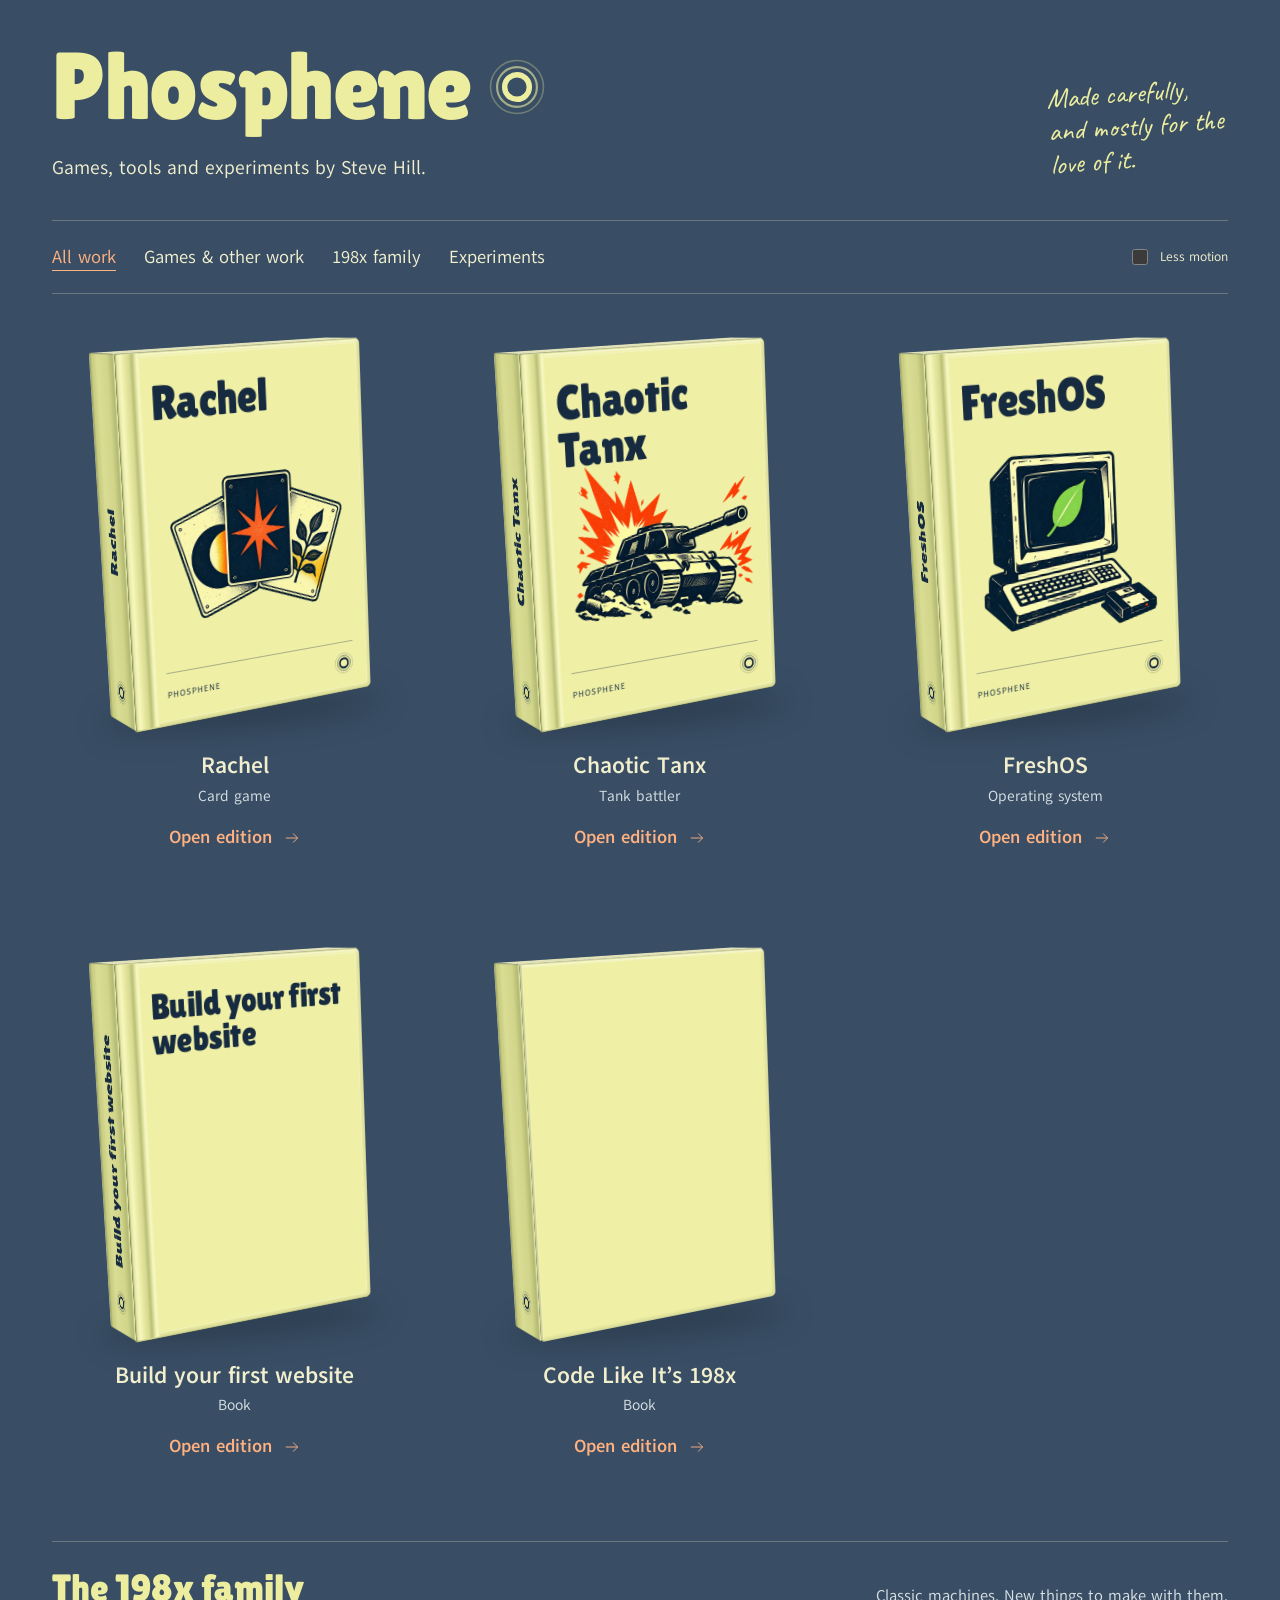
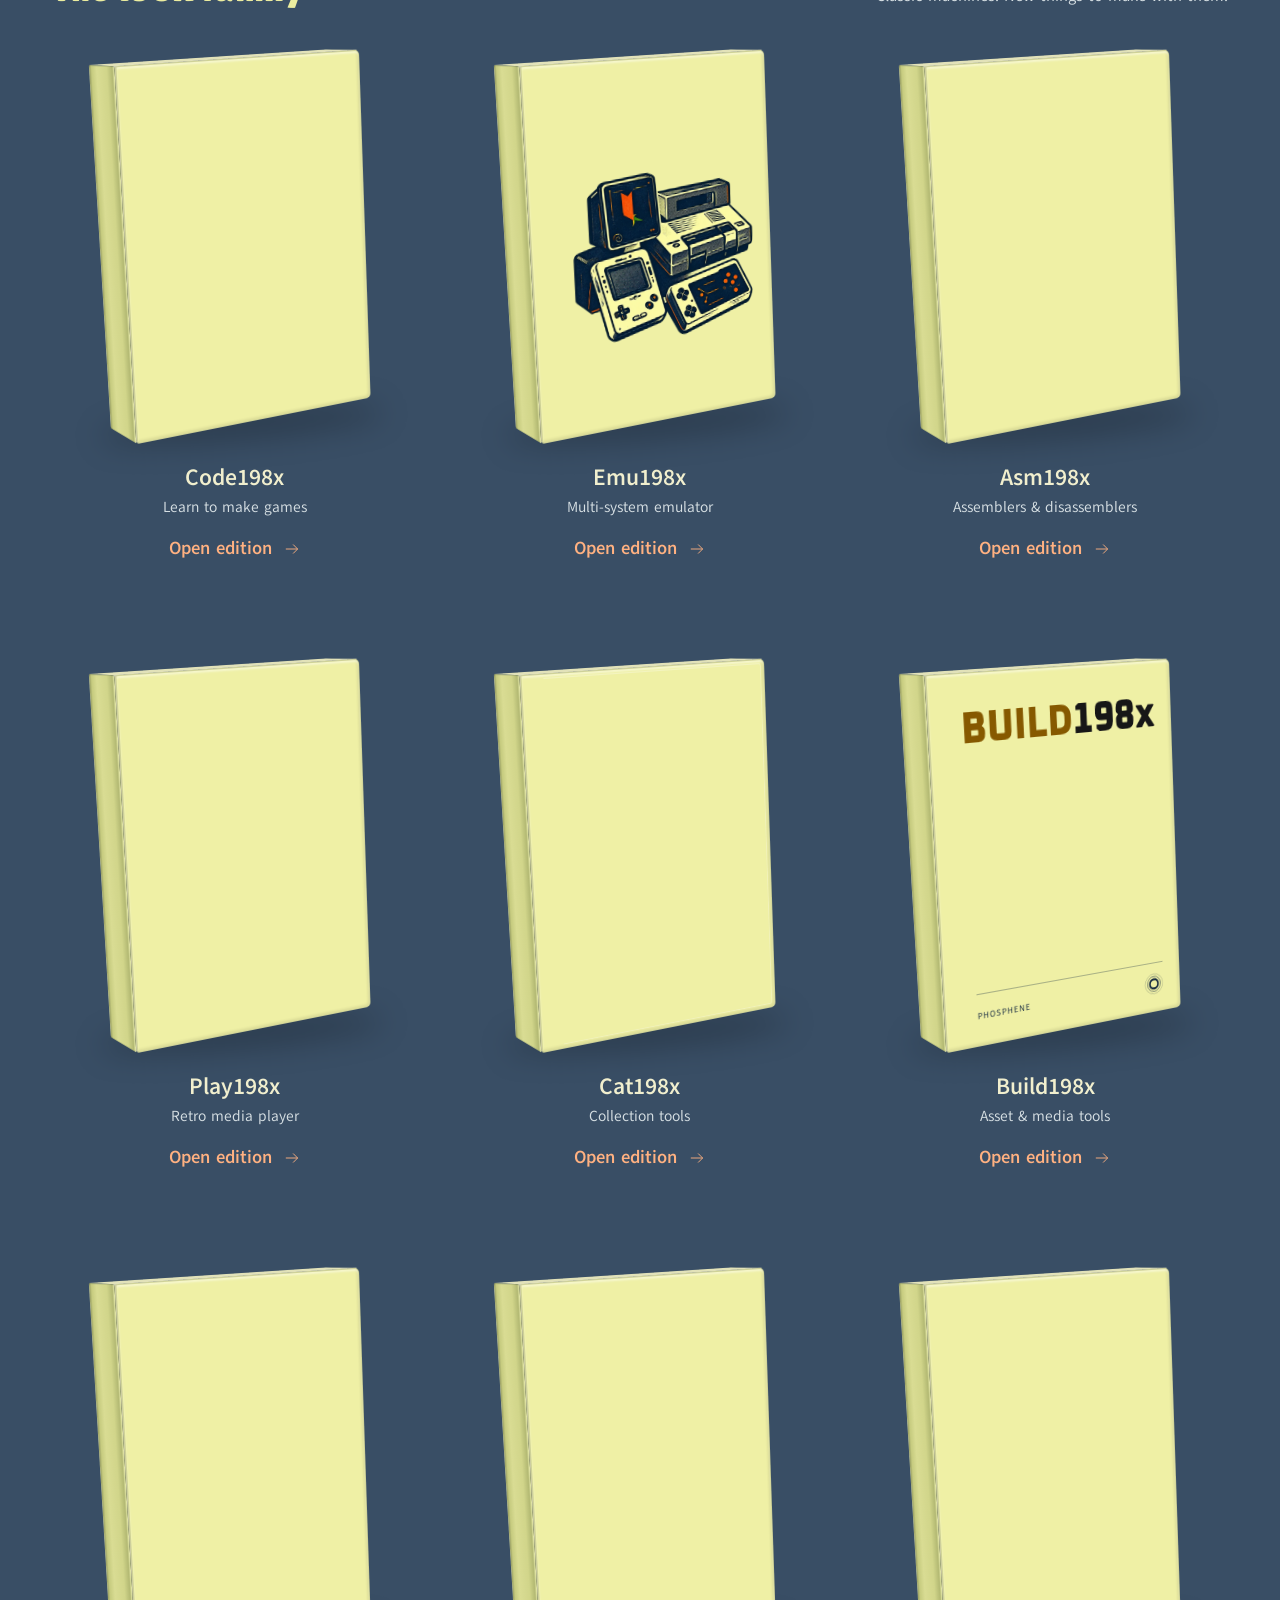
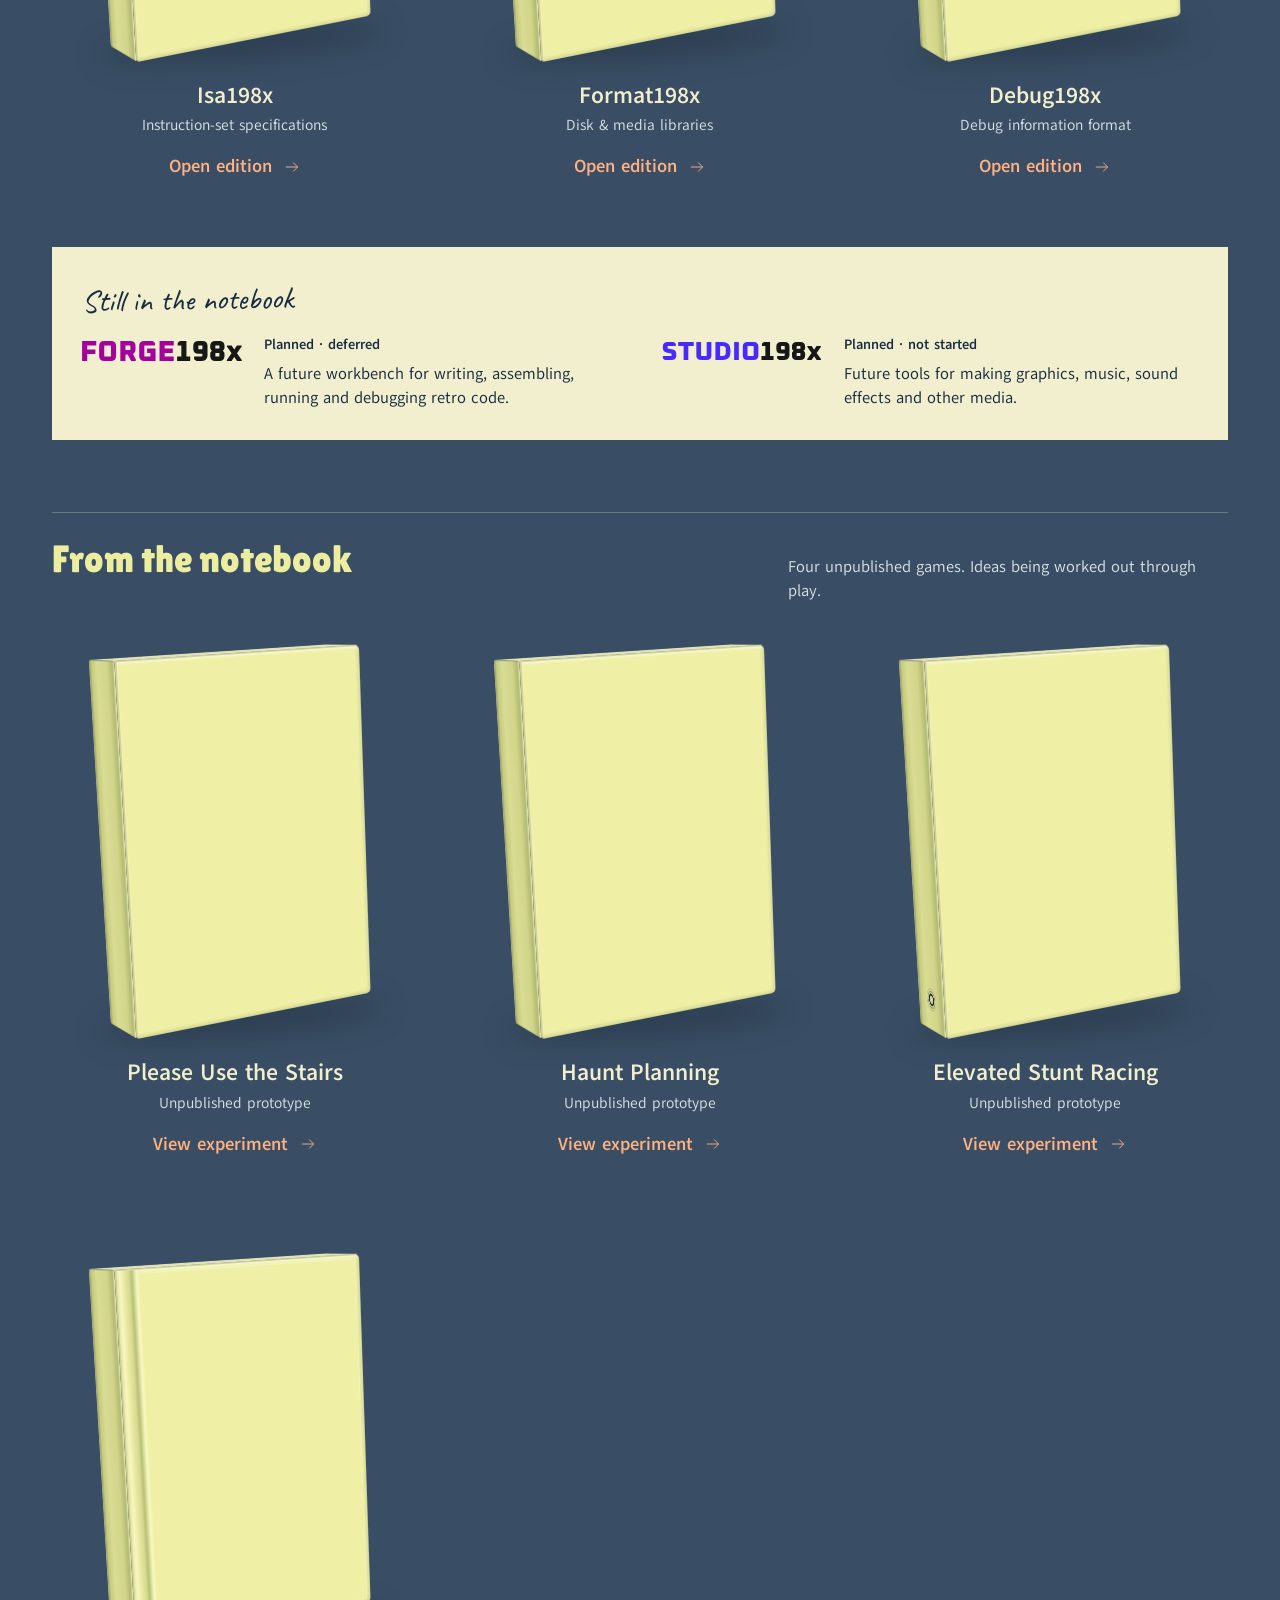
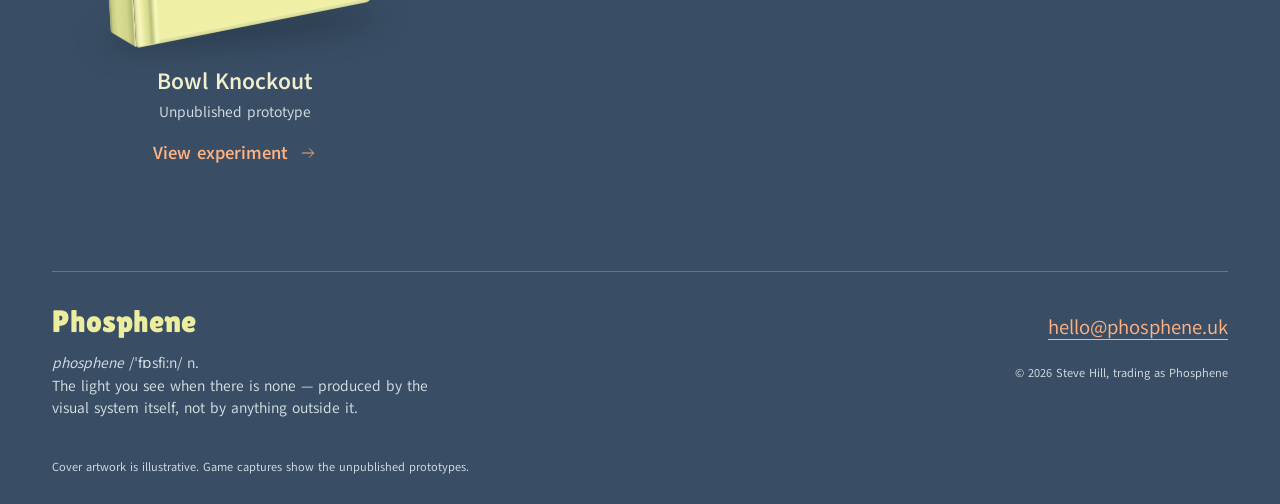
==== commit 8ad013e0: "Link Code Like It's 198x to its Leanpub page now it's on sale The PDF and ebook went on sale on Lean" ====
--- a/public/index.html
+++ b/public/index.html
@@ -180,8 +180,11 @@
           </summary>
           <div class="notebook">
             <p class="note-heading">Inside the edition</p>
-            <p>A book about how computers really work, told on the ZX Spectrum through the simple explanations every learner is given, and the moments each one stops being true. The opening and Part 1 are free to read online. The PDF and ebook are coming soon.</p>
-            <a href="https://code-like-its-198x.phosphene.uk/">Read Part 1 free <svg class="arrow" aria-hidden="true" viewBox="0 0 32 32"><use href="#arrow"></use></svg></a>
+            <p>A book about how computers really work, told on the ZX Spectrum through the simple explanations every learner is given, and the moments each one stops being true. The PDF and ebook are on Leanpub, and the opening and Part 1 are free to read online.</p>
+            <a href="https://leanpub.com/code-like-its-198x">Buy the PDF and ebook <svg class="arrow" aria-hidden="true" viewBox="0 0 32 32"><use href="#arrow"></use></svg></a>
+            <div class="project-links">
+              <a href="https://code-like-its-198x.phosphene.uk/">Read Part 1 free <svg class="arrow" aria-hidden="true" viewBox="0 0 32 32"><use href="#arrow"></use></svg></a>
+            </div>
           </div>
         </details>
       </article>
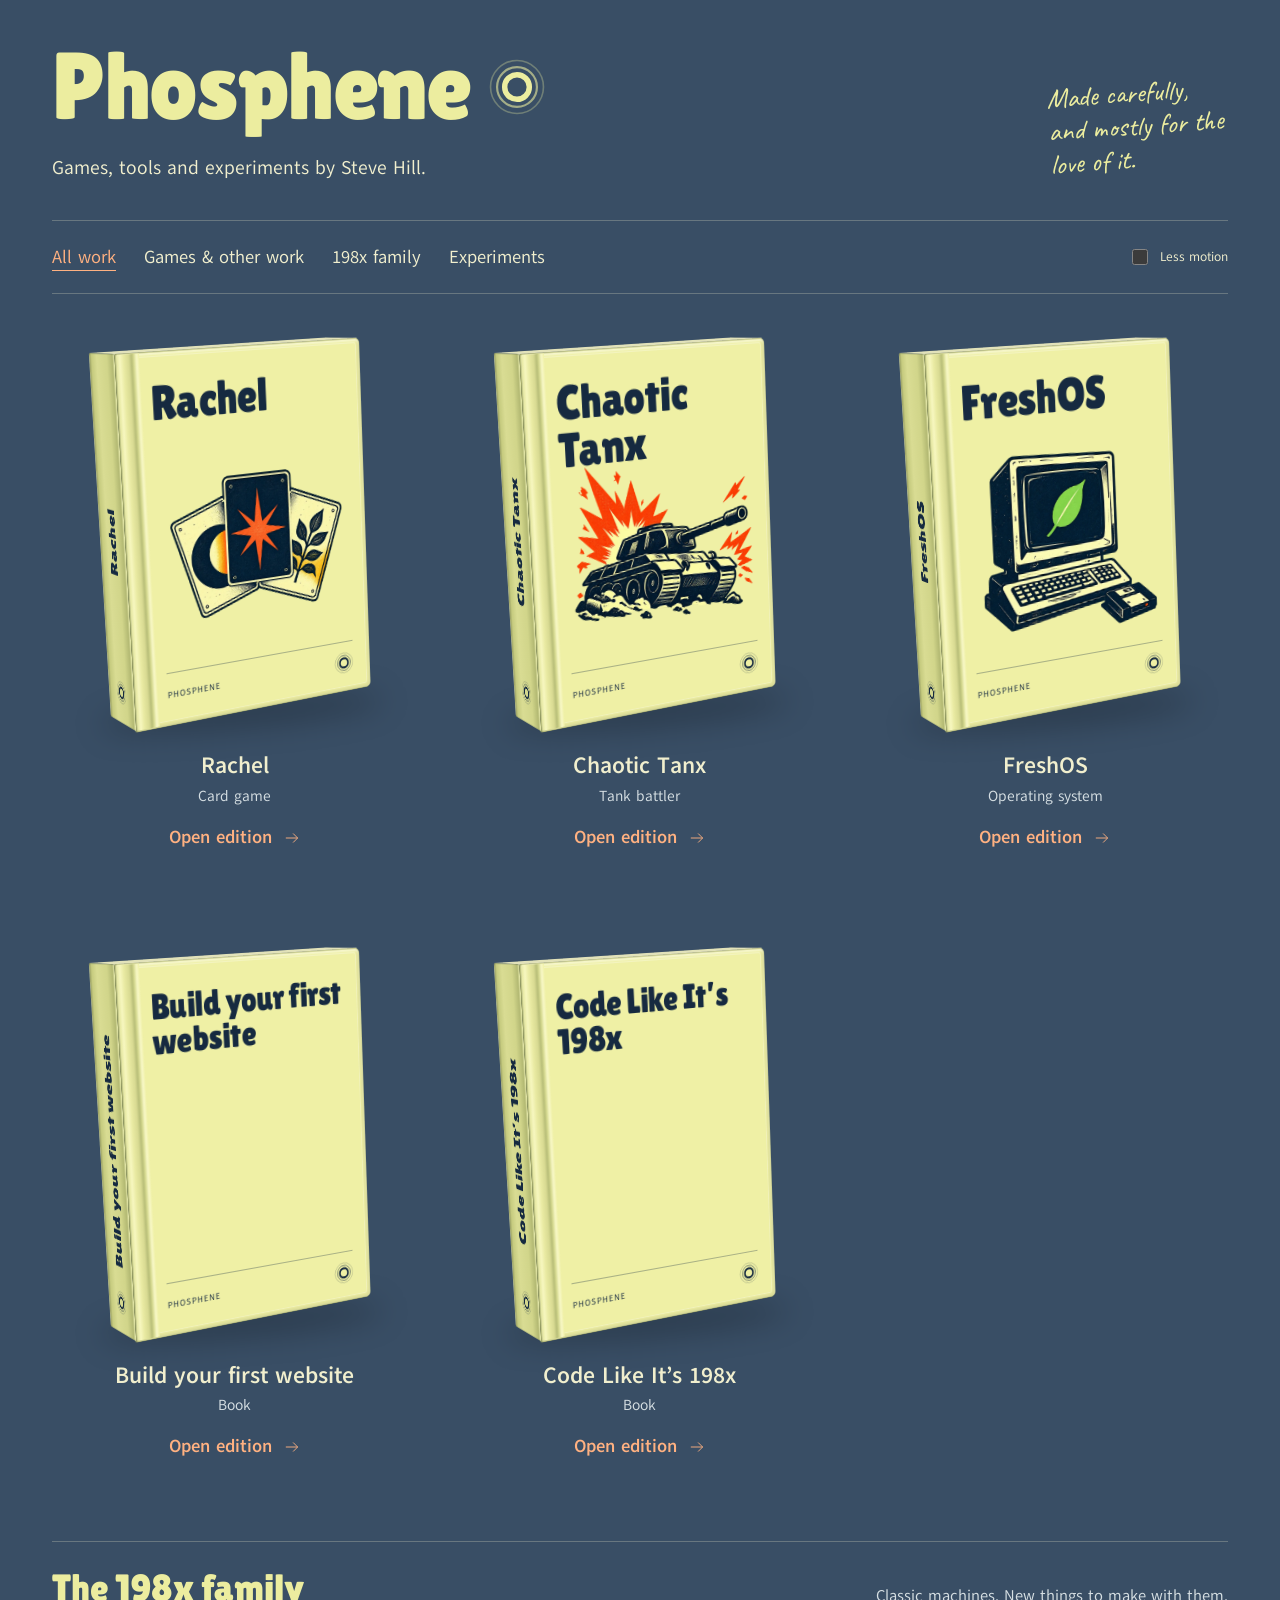
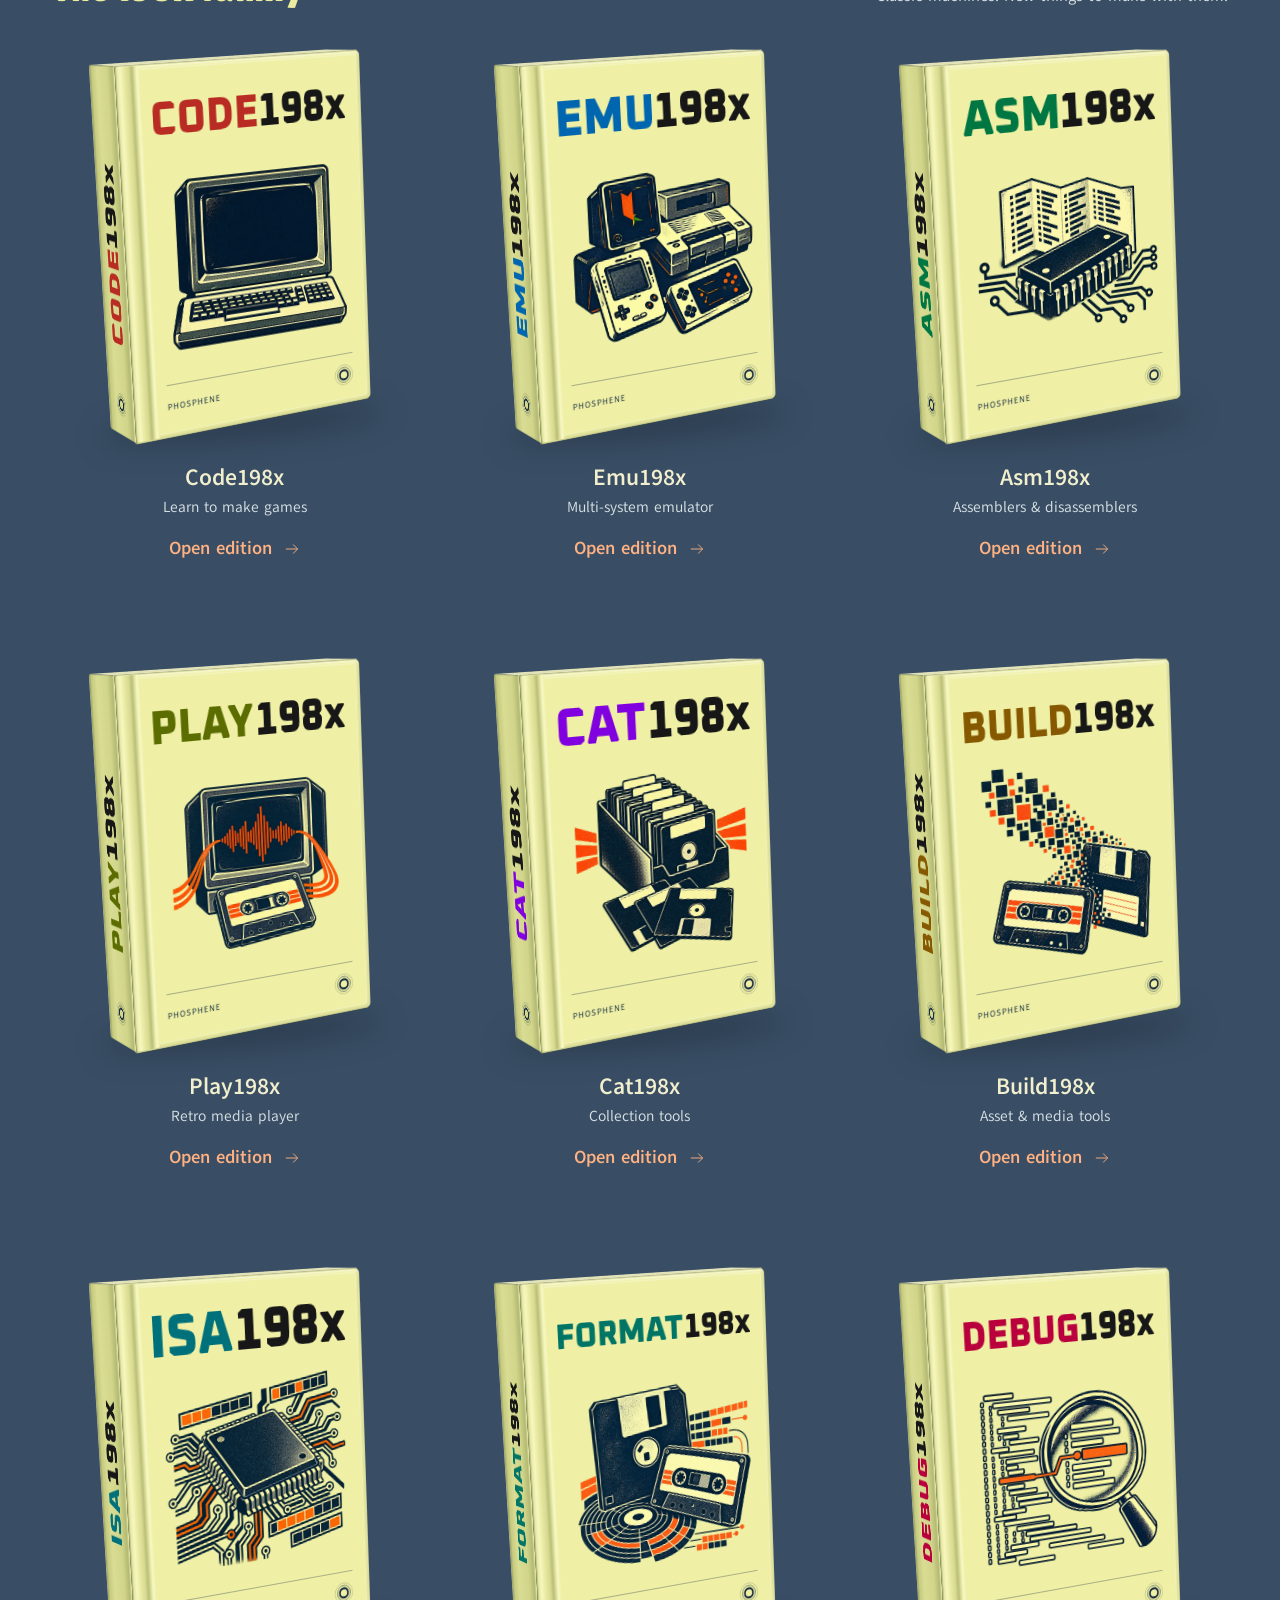
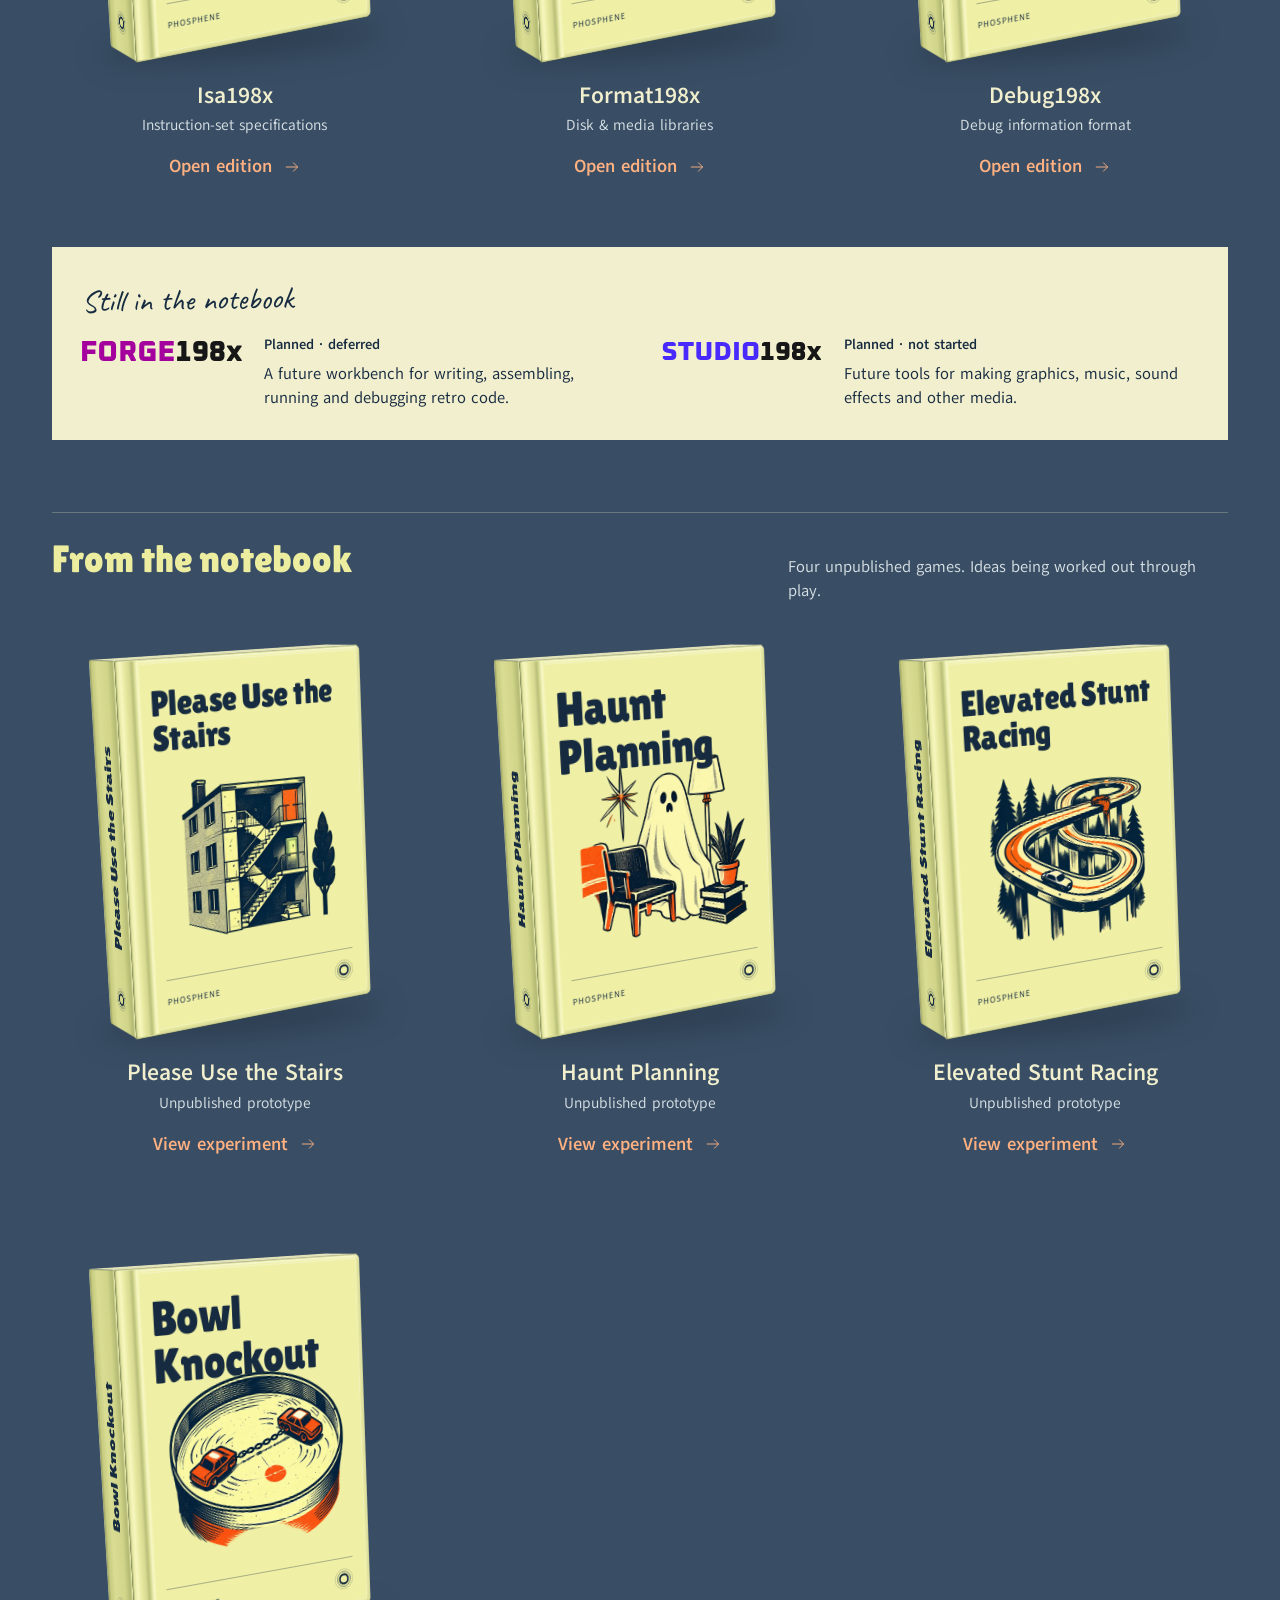
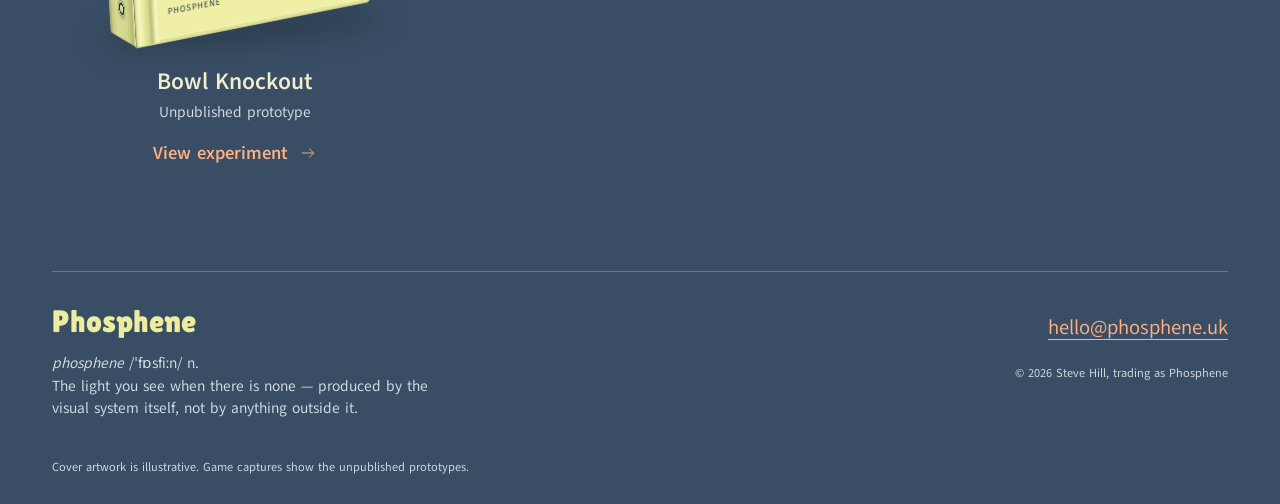
==== commit c75ef795: "Link Build your first website to its Leanpub page now it's on sale The PDF and ebook went on sale on" ====
--- a/public/index.html
+++ b/public/index.html
@@ -152,8 +152,11 @@
           </summary>
           <div class="notebook">
             <p class="note-heading">Inside the edition</p>
-            <p>A beginner’s book that takes you from a page written by hand to a website built with Astro, published for free with GitHub Pages. Part 1 is free to read online. The PDF, ebook and paperback are coming soon.</p>
-            <a href="https://build-your-first-website.phosphene.uk/">Read Part 1 free <svg class="arrow" aria-hidden="true" viewBox="0 0 32 32"><use href="#arrow"></use></svg></a>
+            <p>A beginner’s book that takes you from a page written by hand to a website built with Astro, published for free with GitHub Pages. The PDF and ebook are on Leanpub, and Part 1 is free to read online. The paperback is coming soon.</p>
+            <a href="https://leanpub.com/build-your-first-website">Buy the PDF and ebook <svg class="arrow" aria-hidden="true" viewBox="0 0 32 32"><use href="#arrow"></use></svg></a>
+            <div class="project-links">
+              <a href="https://build-your-first-website.phosphene.uk/">Read Part 1 free <svg class="arrow" aria-hidden="true" viewBox="0 0 32 32"><use href="#arrow"></use></svg></a>
+            </div>
           </div>
         </details>
       </article>
